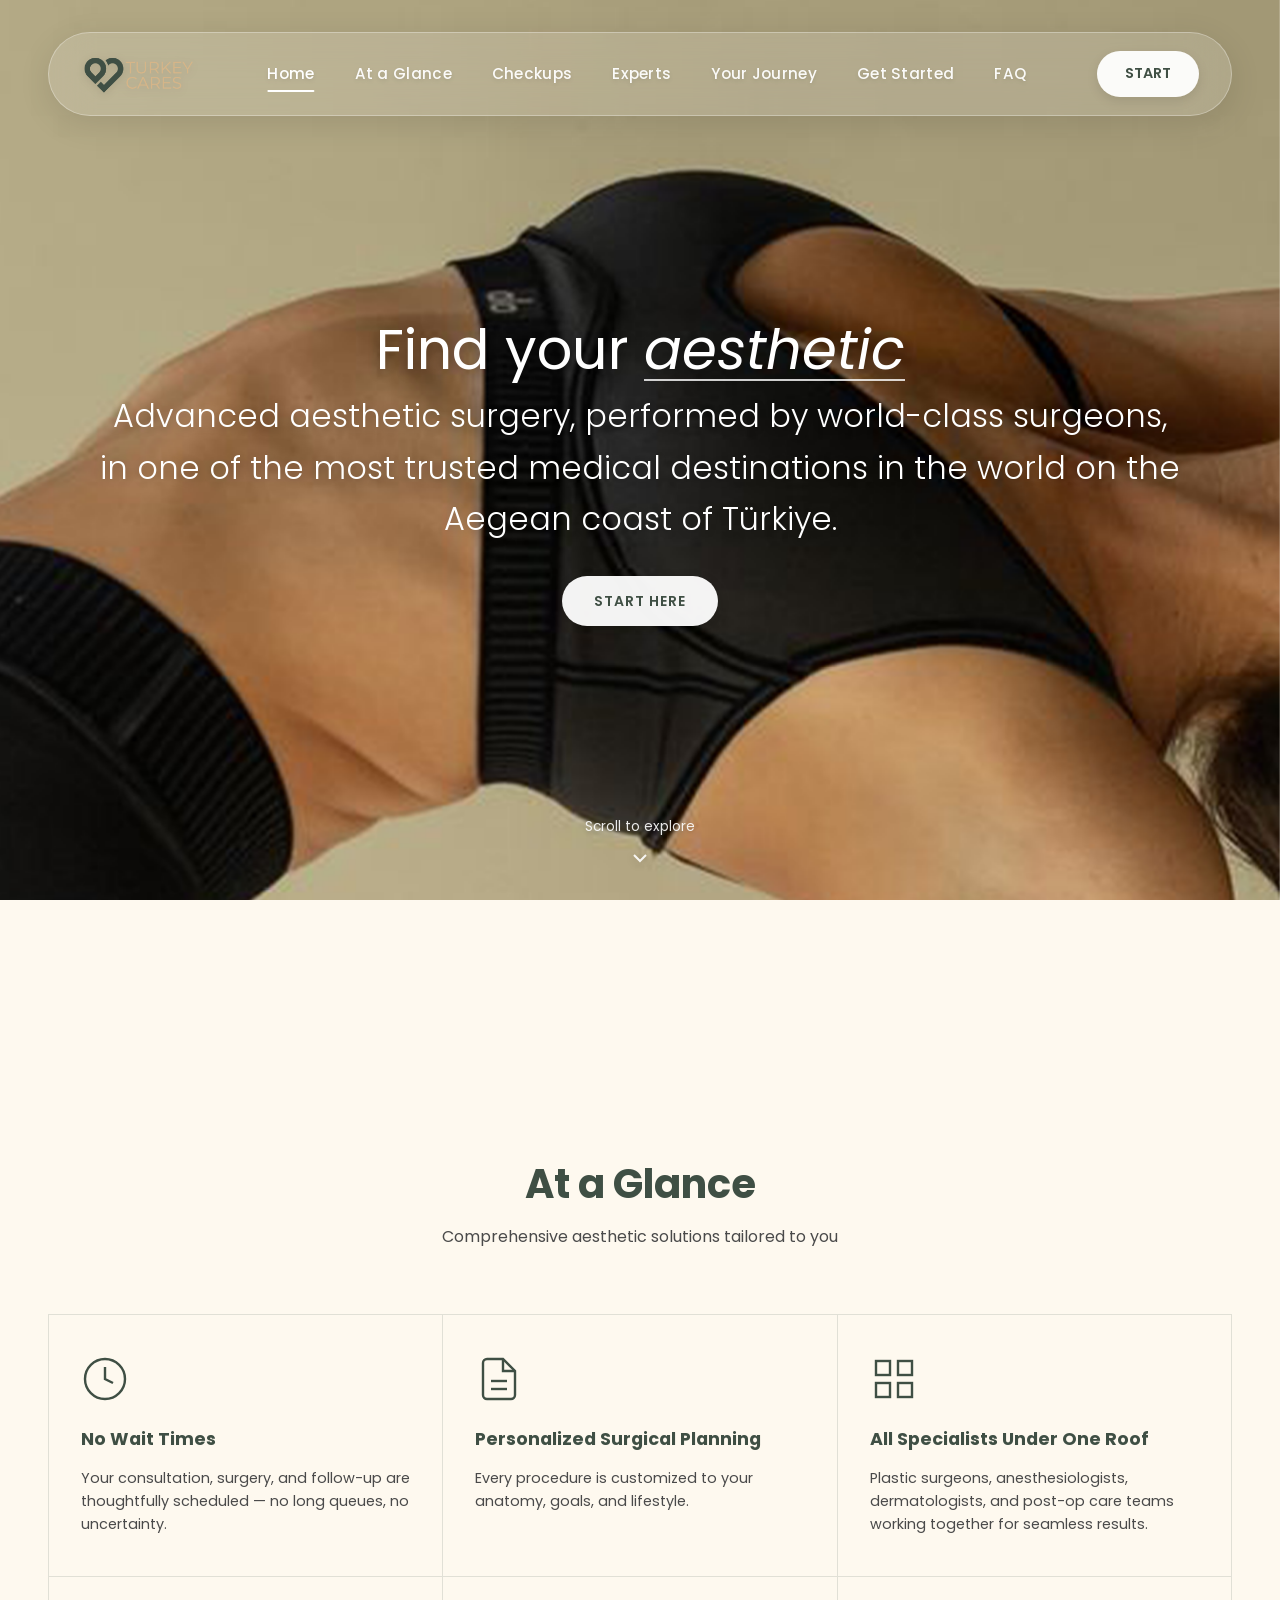
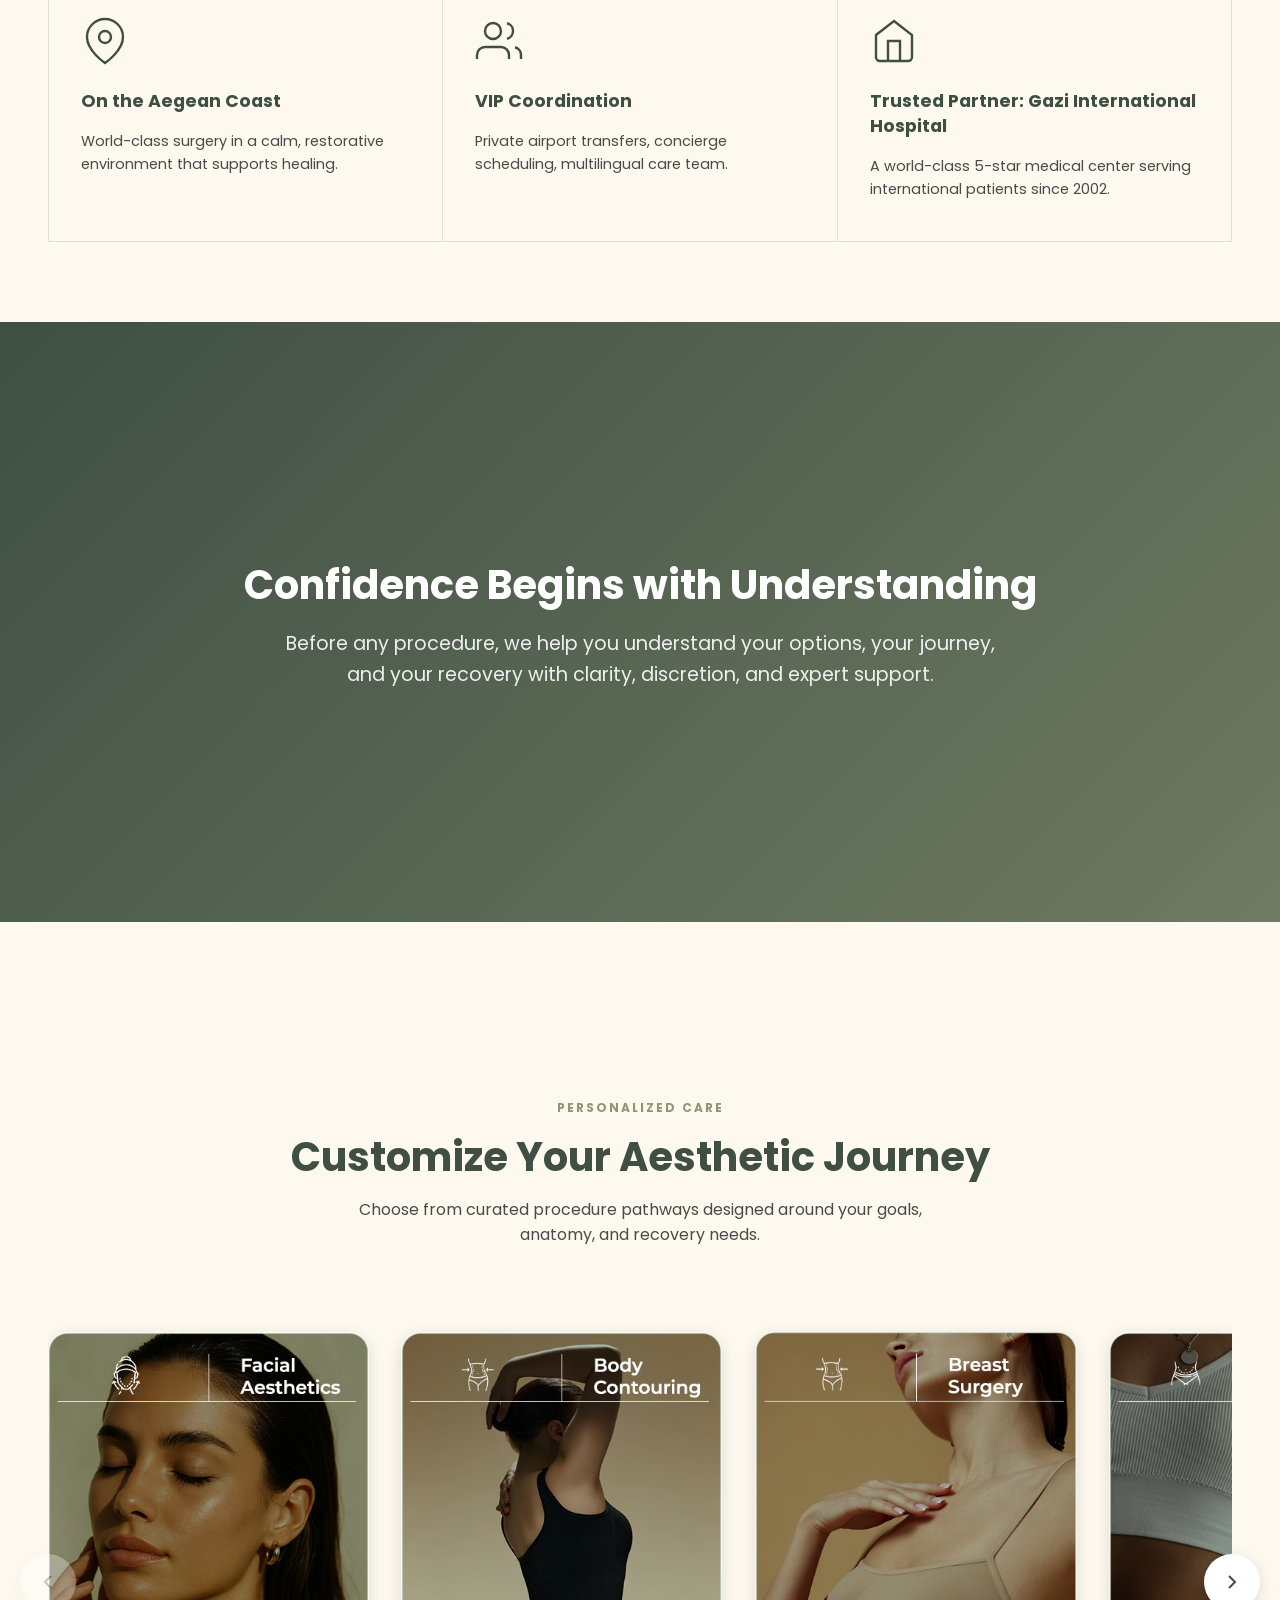
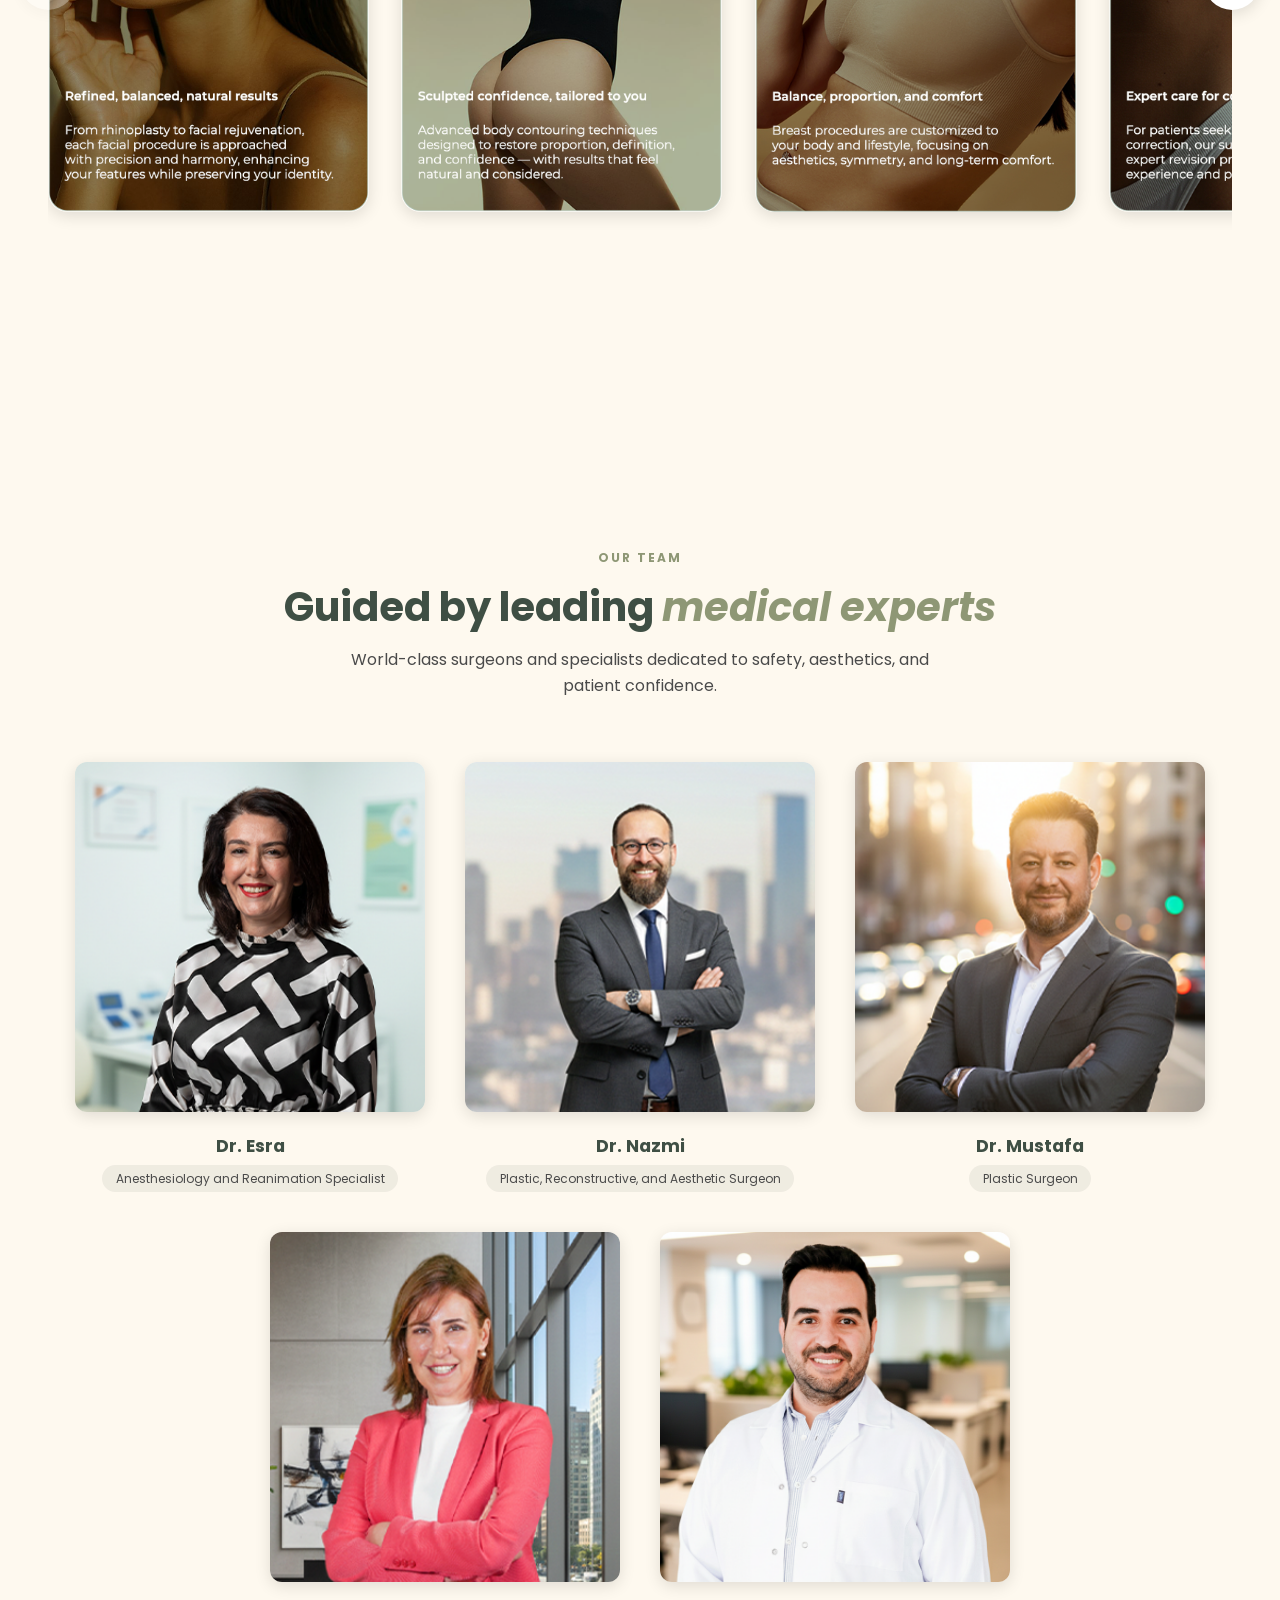
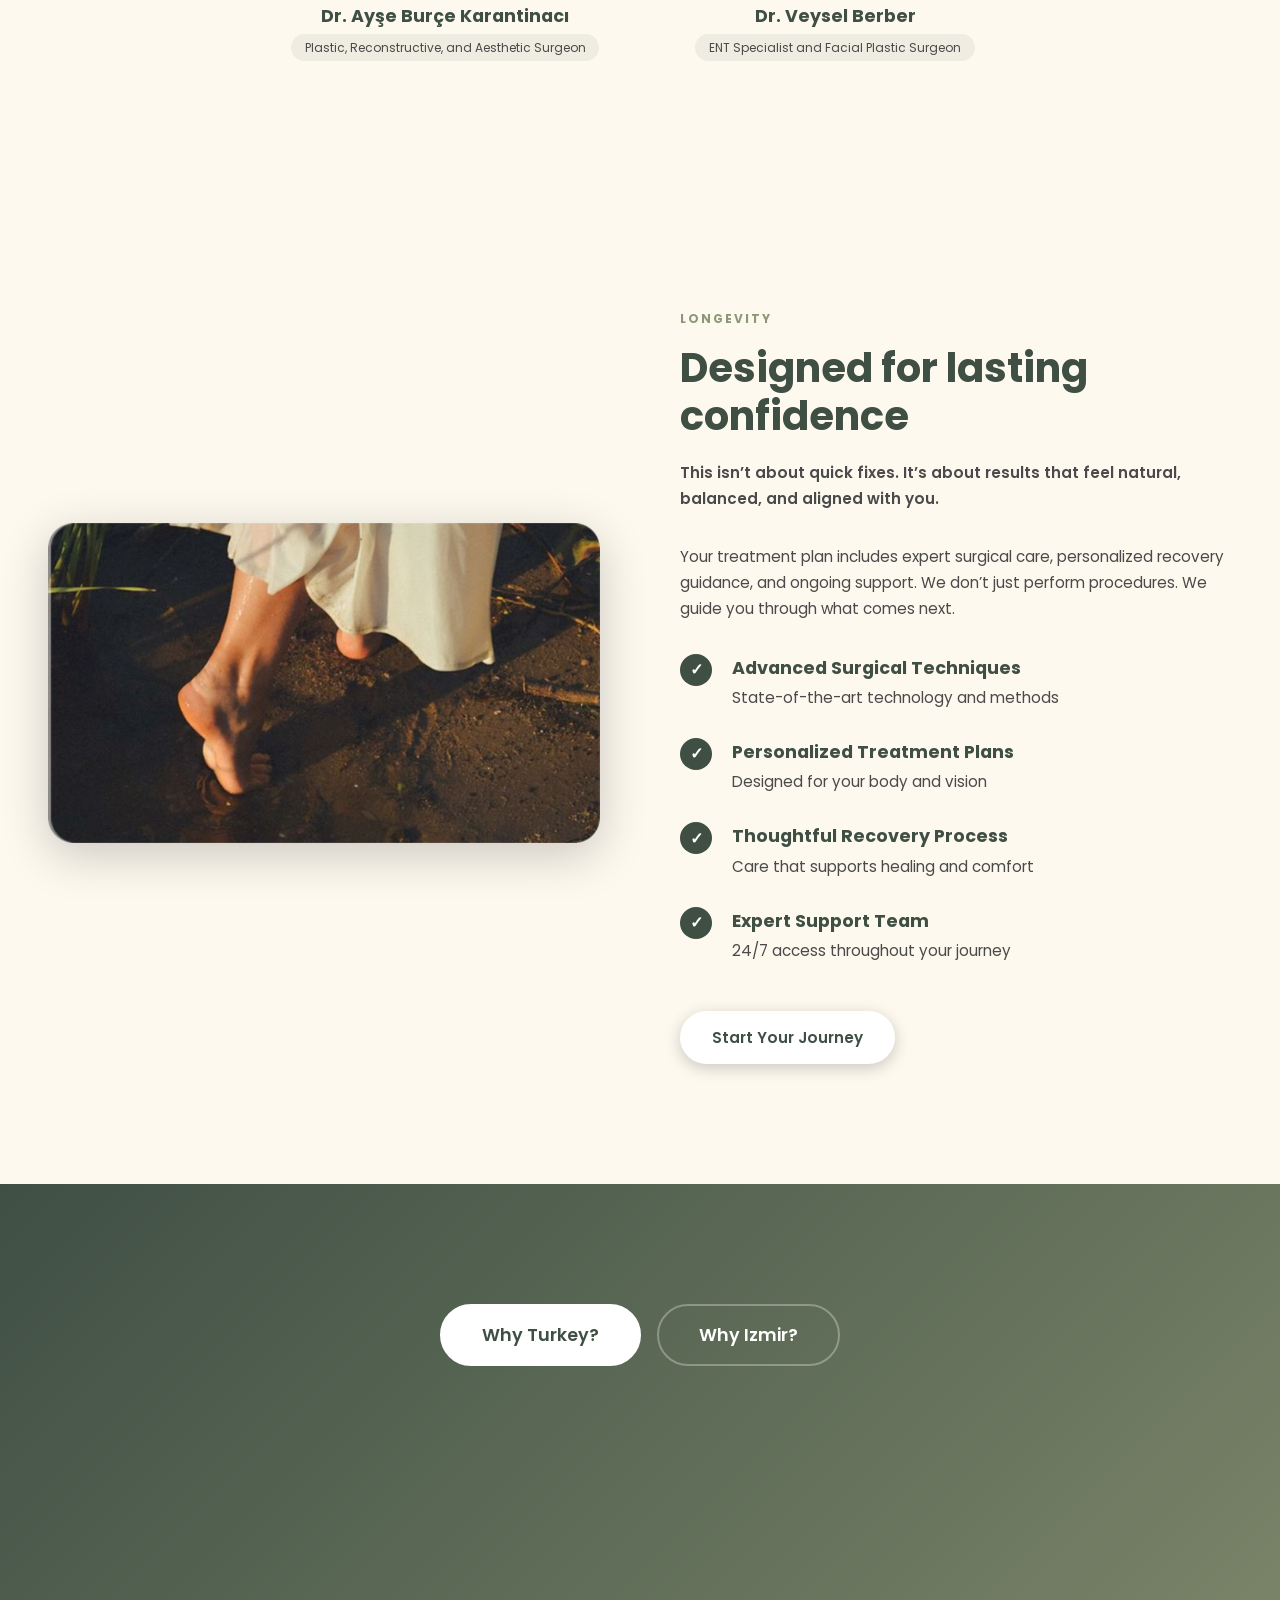
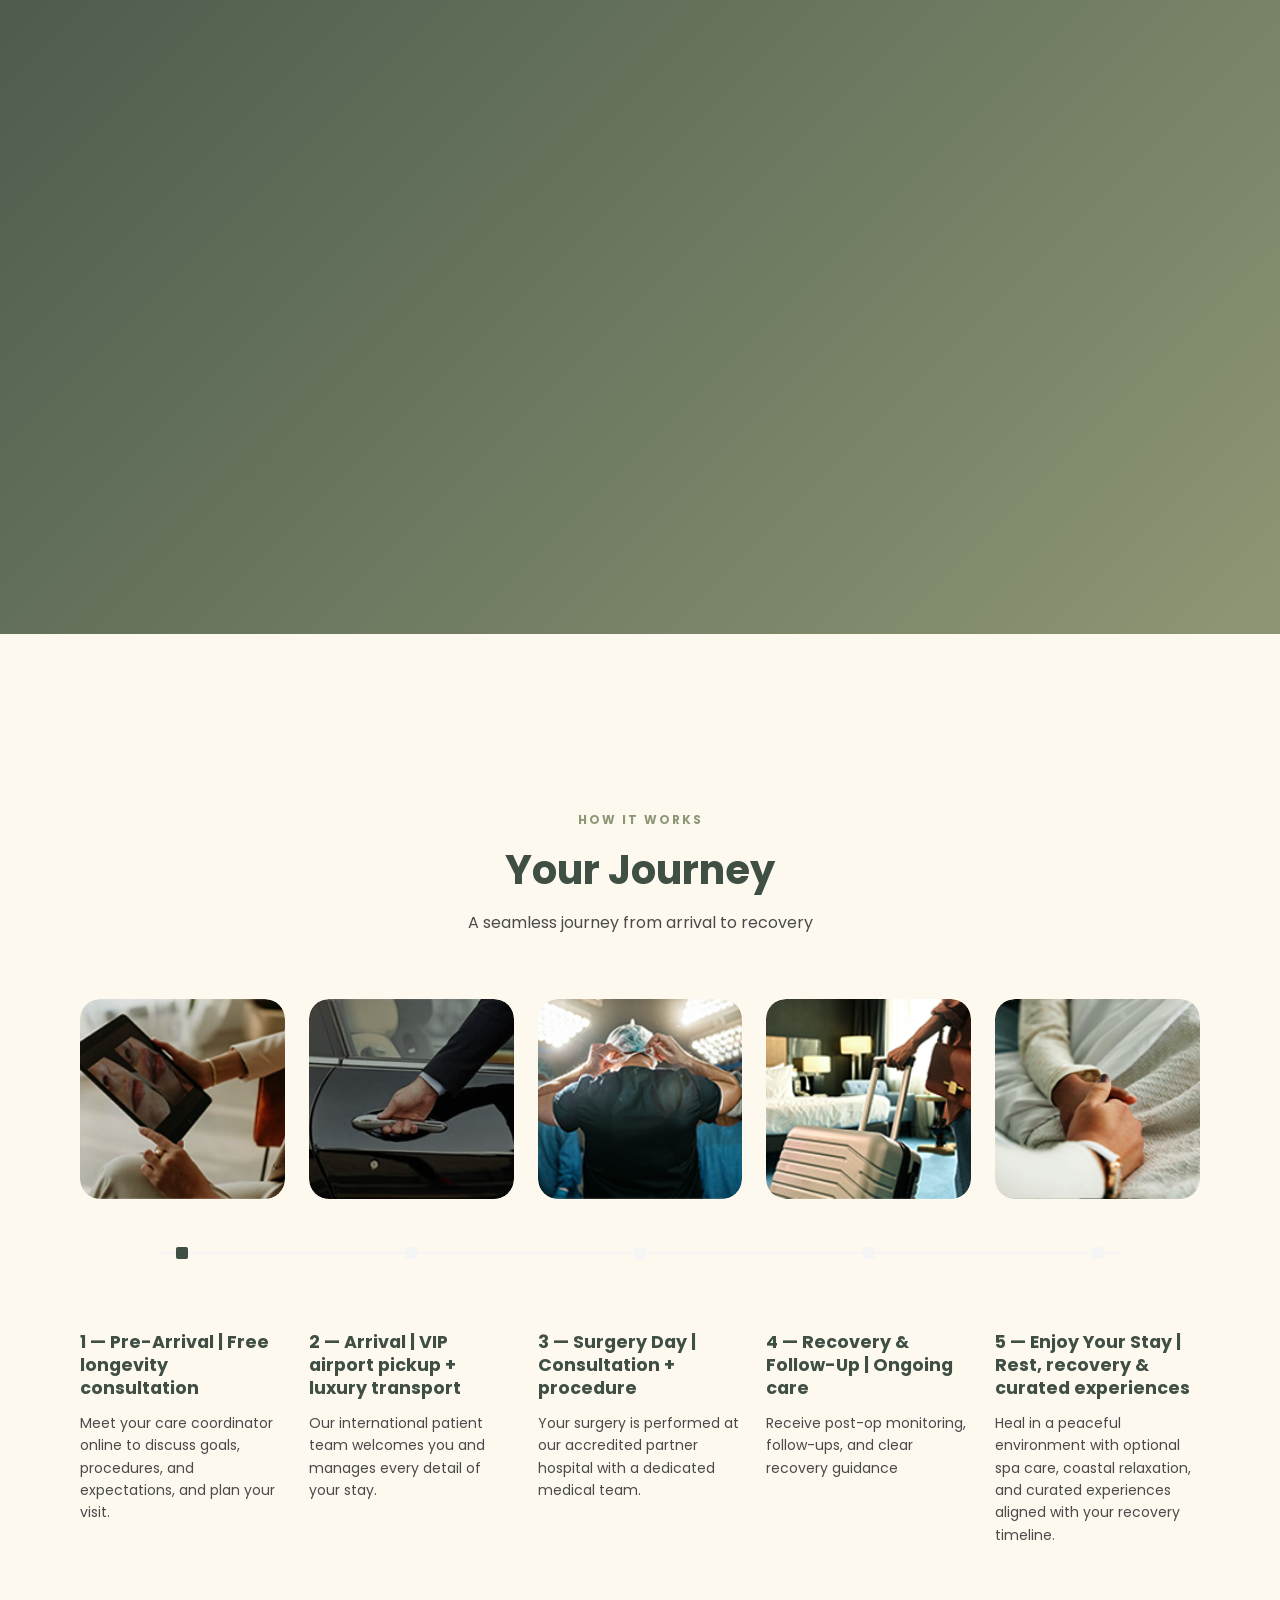
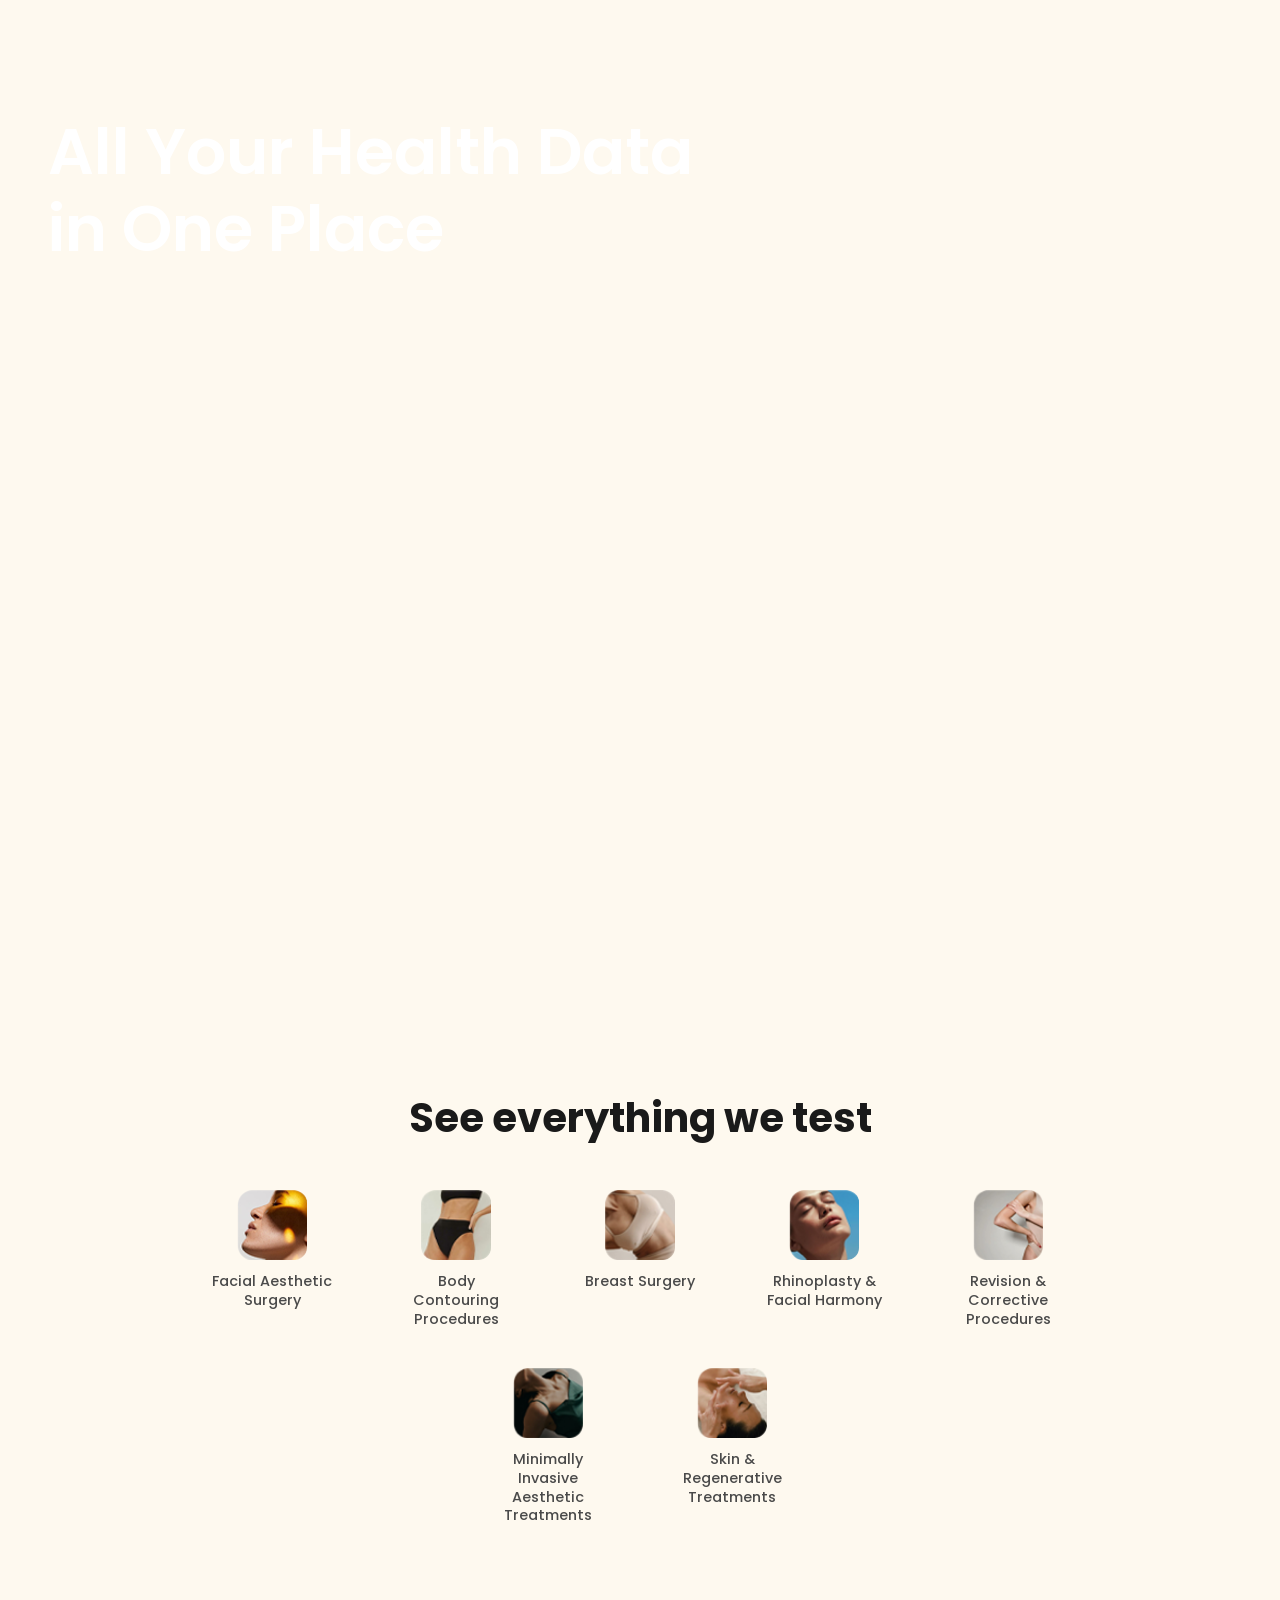
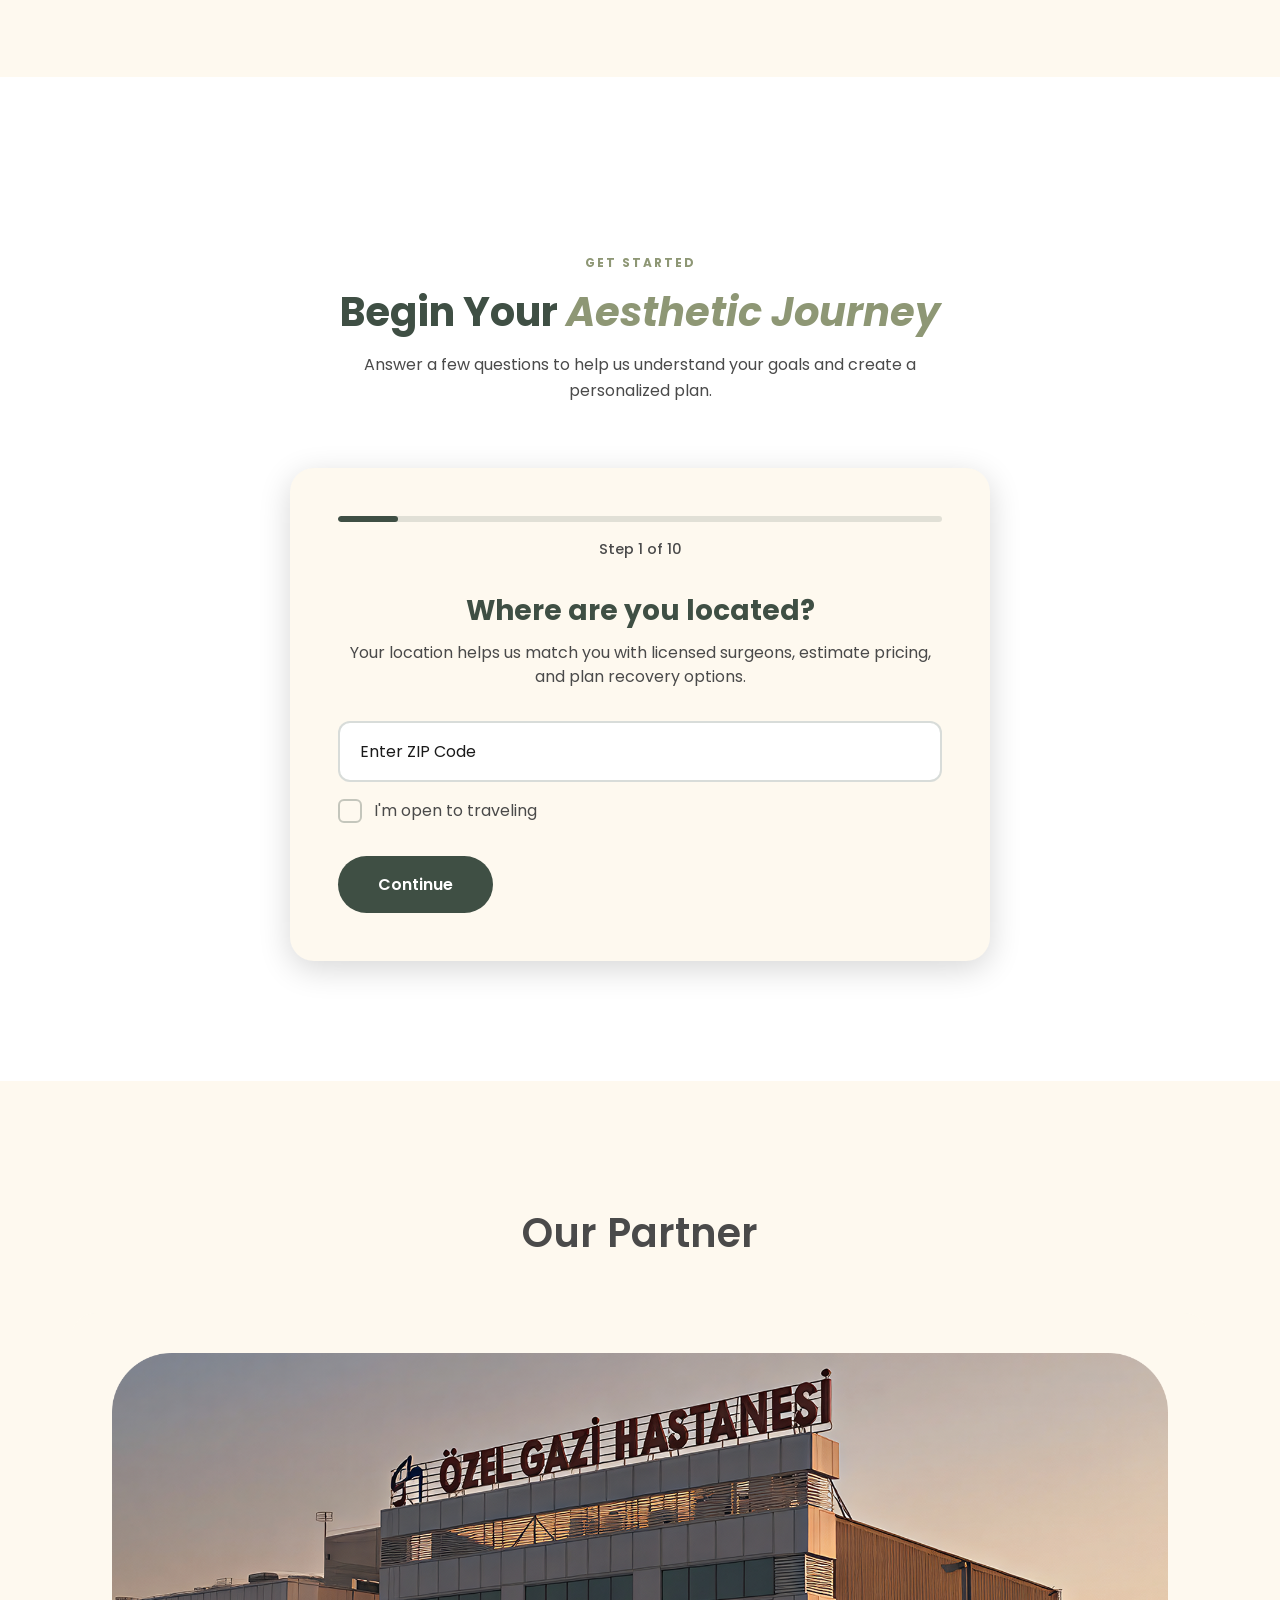
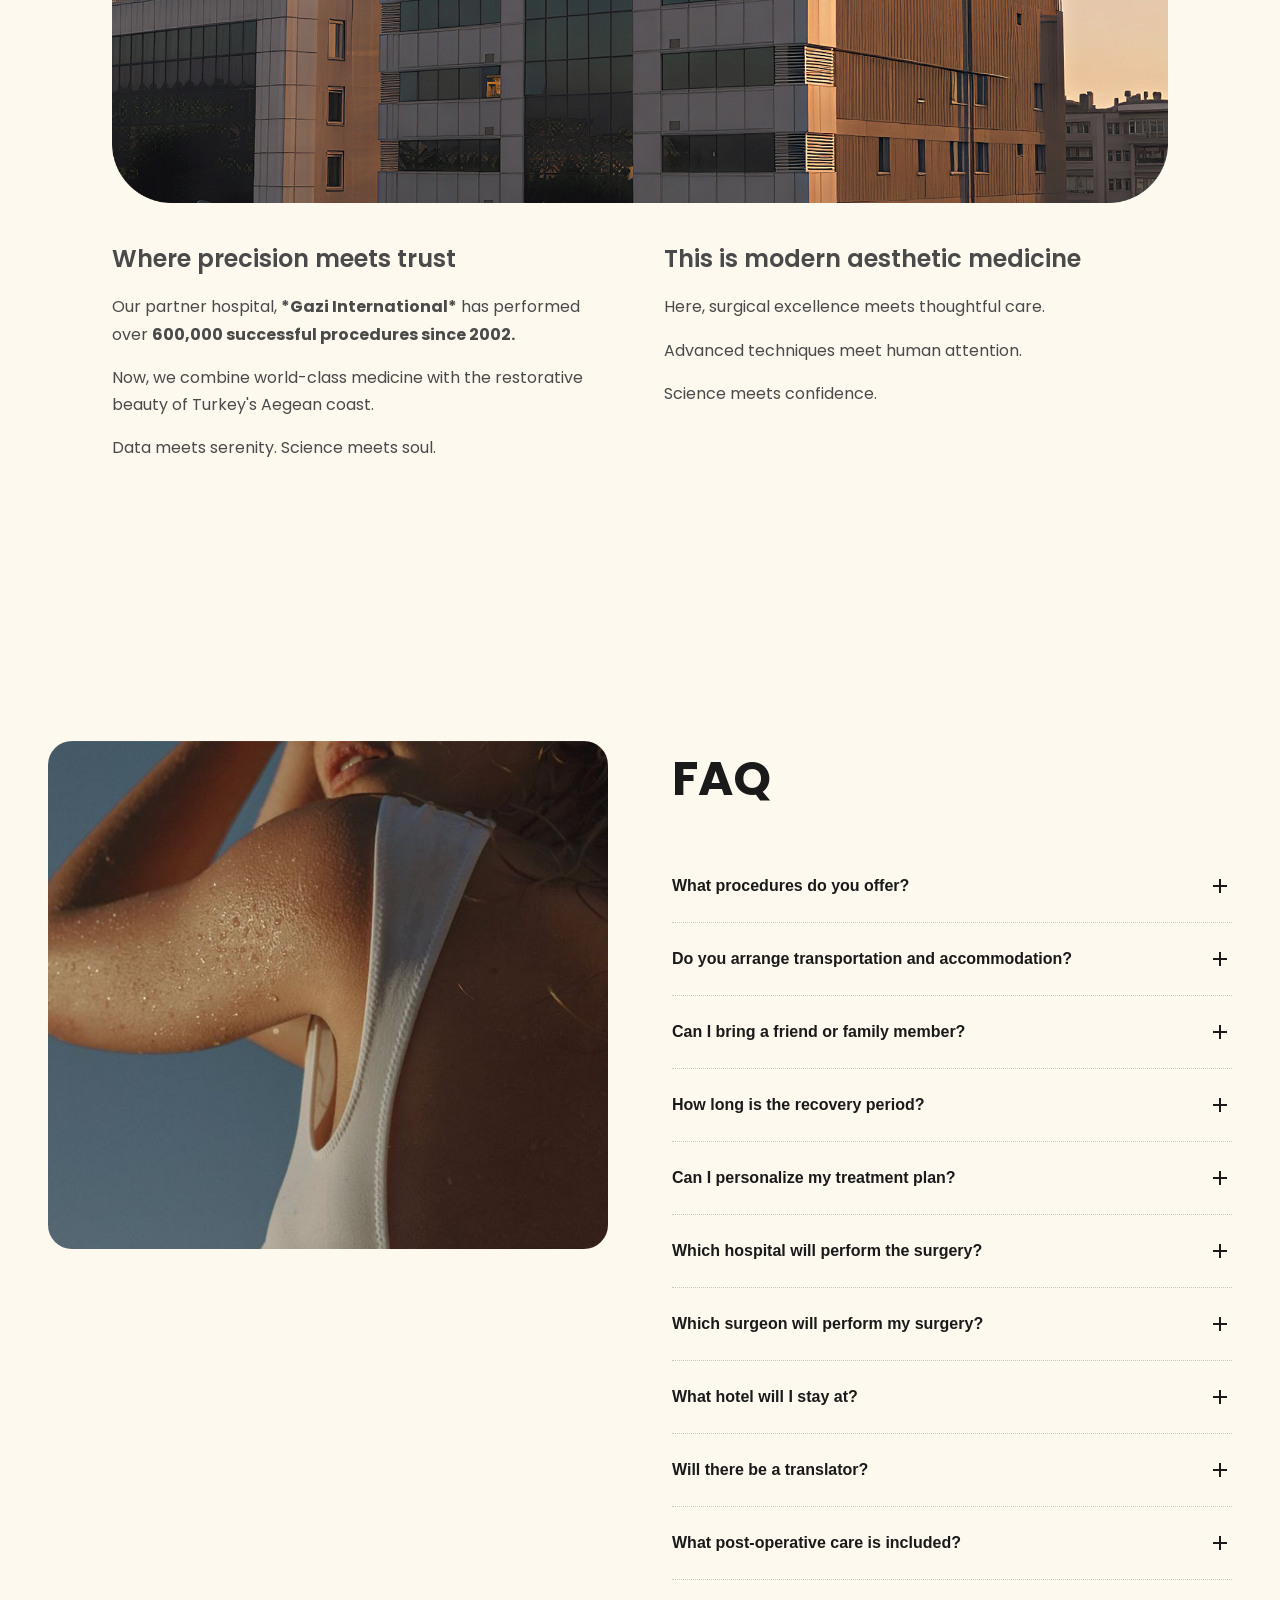
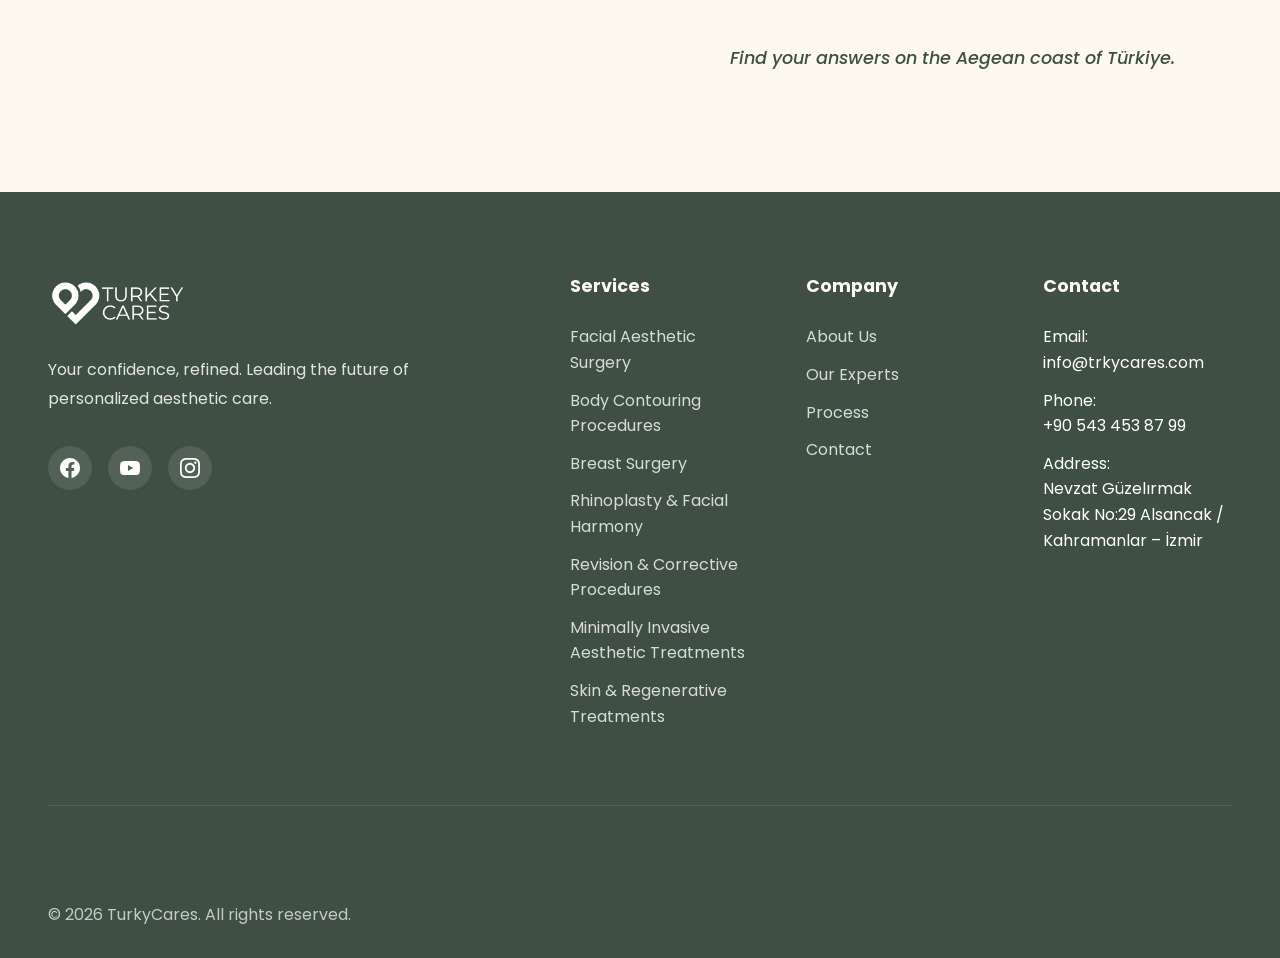
==== index.html @ 0c8acb97 "Initial commit" ====
<!DOCTYPE html>
<html lang="en">
<head>
    <meta charset="UTF-8">
    <meta name="viewport" content="width=device-width, initial-scale=1.0">
    <meta name="description" content="Leading healthcare provider in Turkey offering specialized treatments and comprehensive health checkups with expert medical professionals. Discover personalized healthcare solutions.">
    <meta name="keywords" content="healthcare Turkey, medical treatments, health checkup, specialized care, medical tourism, health services">
    <meta name="author" content="TurkyCares">
    <meta property="og:title" content="TurkyCares - See the Unseen. Your Health, Illuminated.">
    <meta property="og:description" content="Advanced healthcare services with leading medical experts in Turkey. Personalized treatments for longevity and wellness.">
    <meta property="og:type" content="website">
    <meta name="twitter:card" content="summary_large_image">
    <title>TurkyCares - See the Unseen. Your Health, Illuminated.</title>
    <link rel="stylesheet" href="styles.css">
    <link rel="preconnect" href="https://fonts.googleapis.com">
    <link rel="preconnect" href="https://fonts.gstatic.com" crossorigin>
    <link href="https://fonts.googleapis.com/css2?family=Poppins:wght@300;400;500;600;700;800;900&display=swap" rel="stylesheet">
</head>
<body>
    <!-- Navigation -->
    <nav class="navbar" id="navbar">
        <div class="nav-container">
            <div class="logo">
                <img src="assets/images/turkey-cares-logo.png" alt="TurkyCares Logo">
            </div>
            <ul class="nav-menu" id="navMenu">
                <li><a href="#home">Home</a></li>
                <li><a href="#glance">At a Glance</a></li>
                <li><a href="#checkup">Checkups</a></li>
                <li><a href="#experts">Experts</a></li>
                <li><a href="#process">Your Journey</a></li>
                <li><a href="#quiz">Get Started</a></li>
                <li><a href="#faq">FAQ</a></li>
            </ul>
            <a href="#quiz" class="nav-cta">START</a>
            <div class="hamburger" id="hamburger">
                <span></span>
                <span></span>
                <span></span>
            </div>
        </div>
    </nav>

    <!-- Hero Section -->
    <section id="home" class="hero">
        <!-- Background Image -->
        <img src="assets/images/slider.png" alt="Hero Background" class="hero-image">
        <div class="hero-overlay"></div>
        <div class="hero-grain"></div>
        <div class="hero-content">
            <h1>Find your <span class="hero-underline" id="changingWord">confidence</span></h1>
            <h2>Advanced aesthetic surgery, performed by world-class surgeons, in one of the most trusted medical destinations in the world on the Aegean coast of Türkiye.</h2>
            <a href="https://calendly.com/turkeycares-info/fullbodyscan" target="_blank" rel="noopener noreferrer" class="btn-hero-cta">START HERE</a>
        </div>
        <div class="scroll-indicator">
            <span>Scroll to explore</span>
            <svg width="24" height="24" viewBox="0 0 24 24" fill="none" stroke="currentColor" stroke-width="2">
                <polyline points="6 9 12 15 18 9"></polyline>
            </svg>
        </div>
    </section>

    <!-- At a Glance Section -->
    <section id="glance" class="glance-section">
        <div class="section-container">
            <div class="section-header glance-header">
                <h2 class="section-title">At a Glance</h2>
                <p class="section-description">Comprehensive aesthetic solutions tailored to you</p>
            </div>

            <div class="glance-grid">
                <div class="glance-card">
                    <div class="glance-icon">
                        <svg viewBox="0 0 24 24" fill="none" stroke="currentColor" stroke-width="1.5">
                            <circle cx="12" cy="12" r="10"></circle>
                            <polyline points="12 6 12 12 16 14"></polyline>
                        </svg>
                    </div>
                    <h4>No Wait Times</h4>
                    <p>Your consultation, surgery, and follow-up are thoughtfully scheduled — no long queues, no uncertainty.</p>
                </div>

                <div class="glance-card">
                    <div class="glance-icon">
                        <svg viewBox="0 0 24 24" fill="none" stroke="currentColor" stroke-width="1.5">
                            <path d="M14 2H6a2 2 0 0 0-2 2v16a2 2 0 0 0 2 2h12a2 2 0 0 0 2-2V8z"></path>
                            <polyline points="14 2 14 8 20 8"></polyline>
                            <line x1="16" y1="13" x2="8" y2="13"></line>
                            <line x1="16" y1="17" x2="8" y2="17"></line>
                        </svg>
                    </div>
                    <h4>Personalized Surgical Planning</h4>
                    <p>Every procedure is customized to your anatomy, goals, and lifestyle.</p>
                </div>

                <div class="glance-card">
                    <div class="glance-icon">
                        <svg viewBox="0 0 24 24" fill="none" stroke="currentColor" stroke-width="1.5">
                            <rect x="3" y="3" width="7" height="7"></rect>
                            <rect x="14" y="3" width="7" height="7"></rect>
                            <rect x="14" y="14" width="7" height="7"></rect>
                            <rect x="3" y="14" width="7" height="7"></rect>
                        </svg>
                    </div>
                    <h4>All Specialists Under One Roof</h4>
                    <p>Plastic surgeons, anesthesiologists, dermatologists, and post-op care teams working together for seamless results.</p>
                </div>

                <div class="glance-card">
                    <div class="glance-icon">
                        <svg viewBox="0 0 24 24" fill="none" stroke="currentColor" stroke-width="1.5">
                            <path d="M21 10c0 7-9 13-9 13s-9-6-9-13a9 9 0 0 1 18 0z"></path>
                            <circle cx="12" cy="10" r="3"></circle>
                        </svg>
                    </div>
                    <h4>On the Aegean Coast</h4>
                    <p>World-class surgery in a calm, restorative environment that supports healing.</p>
                </div>

                <div class="glance-card">
                    <div class="glance-icon">
                        <svg viewBox="0 0 24 24" fill="none" stroke="currentColor" stroke-width="1.5">
                            <path d="M17 21v-2a4 4 0 0 0-4-4H5a4 4 0 0 0-4 4v2"></path>
                            <circle cx="9" cy="7" r="4"></circle>
                            <path d="M23 21v-2a4 4 0 0 0-3-3.87"></path>
                            <path d="M16 3.13a4 4 0 0 1 0 7.75"></path>
                        </svg>
                    </div>
                    <h4>VIP Coordination</h4>
                    <p>Private airport transfers, concierge scheduling, multilingual care team.</p>
                </div>

                <div class="glance-card">
                    <div class="glance-icon">
                        <svg viewBox="0 0 24 24" fill="none" stroke="currentColor" stroke-width="1.5">
                            <path d="M3 9l9-7 9 7v11a2 2 0 0 1-2 2H5a2 2 0 0 1-2-2z"></path>
                            <polyline points="9 22 9 12 15 12 15 22"></polyline>
                        </svg>
                    </div>
                    <h4>Trusted Partner: Gazi International Hospital</h4>
                    <p>A world-class 5-star medical center serving international patients since 2002.</p>
                </div>
            </div>
        </div>
    </section>

    <!-- Video Section -->
    <section class="video-section">
        <div class="video-container">
            <div class="video-wrapper">
                <video class="section-video" autoplay muted loop playsinline>
                    <source src="assets/Videos/gazi.mp4" type="video/mp4">
                </video>
                <div class="video-overlay">
                    <div class="video-text">
                        <h3>Confidence Begins with Understanding</h3>
                        <p>Before any procedure, we help you understand your options, your journey, <br>and your recovery with clarity, discretion, and expert support.</p>
                    </div>
                </div>
            </div>
        </div>
    </section>

    <!-- Checkup Section -->
    <section id="checkup" class="checkup-section">
        <div class="section-container">
            <div class="section-header">
                <span class="section-label">PERSONALIZED CARE</span>
                <h2 class="section-title">Customize Your Aesthetic Journey</h2>
                <p class="section-description">Choose from curated procedure pathways designed around your goals, anatomy, and recovery needs.</p>
            </div>

            <div class="cards-slider">
                <button class="slider-arrow prev" id="sliderPrev">
                    <svg width="24" height="24" viewBox="0 0 24 24" fill="none" stroke="currentColor" stroke-width="2">
                        <polyline points="15 18 9 12 15 6"></polyline>
                    </svg>
                </button>

                <div class="cards-container">
                    <div class="cards-track" id="cardsTrack">
                        <div class="checkup-card">
                            <img src="assets/images/cancer.png" alt="Cancer Screenings">
                        </div>

                        <div class="checkup-card">
                            <img src="assets/images/gut.png" alt="Gut Health">
                        </div>

                        <div class="checkup-card">
                            <img src="assets/images/heart.png" alt="Heart Health">
                        </div>

                        <div class="checkup-card">
                            <img src="assets/images/hormone.png" alt="Hormone Health">
                        </div>

                        <div class="checkup-card">
                            <img src="assets/images/longevity.png" alt="Longevity & Anti-Aging">
                        </div>

                        <div class="checkup-card">
                            <img src="assets/images/toxin.png" alt="Toxin Analysis">
                        </div>

                        <div class="checkup-card">
                            <img src="assets/images/women.png" alt="Women's Wellness">
                        </div>
                    </div>
                </div>

                <button class="slider-arrow next" id="sliderNext">
                    <svg width="24" height="24" viewBox="0 0 24 24" fill="none" stroke="currentColor" stroke-width="2">
                        <polyline points="9 18 15 12 9 6"></polyline>
                    </svg>
                </button>
            </div>
        </div>
    </section>

    <!-- Experts Section -->
    <section id="experts" class="experts-section">
        <div class="section-container">
            <div class="section-header">
                <span class="section-label">OUR TEAM</span>
                <h2 class="section-title">Guided by leading <em>medical experts</em></h2>
                <p class="section-description">World-class surgeons and specialists dedicated to safety, aesthetics, and patient confidence.</p>
            </div>

            <div class="experts-grid">
                <div class="expert-card">
                    <div class="expert-image">
                        <img src="assets/doctors/esra.png" alt="Dr. Esra">
                        <div class="expert-overlay">
                            
                        </div>
                    </div>
                    <div class="expert-info">
                        <h4>Dr. Esra</h4>
                        
                        <span class="expert-specialty">Anesthesiology and Reanimation Specialist</span>
                    </div>
                </div>

                <div class="expert-card">
                    <div class="expert-image">
                        <img src="assets/doctors/nazmi.png" alt="Dr. nazmi">
                        <div class="expert-overlay">
                            
                        </div>
                    </div>
                    <div class="expert-info">
                        <h4>Dr. Nazmi</h4>
                        
                        <span class="expert-specialty">Plastic, Reconstructive, and Aesthetic Surgeon</span>
                    </div>
                </div>

                <div class="expert-card">
                    <div class="expert-image">
                        <img src="assets/doctors/mustafa.png" alt="Dr. mustafa">
                        <div class="expert-overlay">
                            
                        </div>
                    </div>
                    <div class="expert-info">
                        <h4>Dr. Mustafa</h4>
                        
                        <span class="expert-specialty">Plastic Surgeon</span>
                    </div>
                </div>

                <div class="expert-card">
                    <div class="expert-image">
                        <img src="assets/doctors/burçe.png" alt="Dr. Burçe">
                        <div class="expert-overlay">
                            
                        </div>
                    </div>
                    <div class="expert-info">
                        <h4>Dr. Ayşe Burçe Karantinacı</h4>
                        
                        <span class="expert-specialty">Plastic, Reconstructive, and Aesthetic Surgeon</span>
                    </div>
                </div>

                <div class="expert-card">
                    <div class="expert-image">
                        <img src="assets/doctors/veysel berber.png" alt="Dr. veysal">
                        <div class="expert-overlay">

                        </div>
                    </div>
                    <div class="expert-info">
                        <h4>Dr. Veysel Berber</h4>

                        <span class="expert-specialty">ENT Specialist and Facial Plastic Surgeon</span>
                    </div>
                </div>
            </div>
        </div>
    </section>

    <!-- Longevity Section -->
    <section class="longevity-section">
        <div class="longevity-container">
            <div class="longevity-image">
                <img src="assets/images/longvity-photo.png" alt="Designed for lasting confidence">
                
            </div>
            <div class="longevity-content">
                <span class="section-label">LONGEVITY</span>
                <h2>Designed for lasting confidence</h2>
                <p class="longevity-lead">This isn’t about quick fixes. It’s about results that feel natural, balanced, and aligned with you.</p>
                <p>Your treatment plan includes expert surgical care, personalized recovery guidance, and ongoing support. We don’t just perform procedures. We guide you through what comes next.</p>

                <ul class="longevity-features">
                    <li>
                        <div class="feature-icon">✓</div>
                        <div>
                            <h5>Advanced Surgical Techniques</h5>
                            <p>State-of-the-art technology and methods</p>
                        </div>
                    </li>
                    <li>
                        <div class="feature-icon">✓</div>
                        <div>
                            <h5>Personalized Treatment Plans</h5>
                            <p>Designed for your body and vision</p>
                        </div>
                    </li>
                    <li>
                        <div class="feature-icon">✓</div>
                        <div>
                            <h5>Thoughtful Recovery Process</h5>
                            <p>Care that supports healing and comfort</p>
                        </div>
                    </li>
                    <li>
                        <div class="feature-icon">✓</div>
                        <div>
                            <h5>Expert Support Team</h5>
                            <p>24/7 access throughout your journey</p>
                        </div>
                    </li>
                </ul>

                <a href="https://calendly.com/turkeycares-info/fullbodyscan" target="_blank" rel="noopener noreferrer" class="btn-primary">Start Your Journey</a>
            </div>
        </div>
    </section>

    <!-- Why Turkey Section with Flip Card -->
    <section class="why-turkey-section">
        <div class="section-container">
            <!-- Tab Navigation -->
            <div class="why-tabs">
                <button class="why-tab active" data-tab="turkey">Why Turkey?</button>
                <button class="why-tab" data-tab="izmir">Why Izmir?</button>
            </div>

            <!-- Turkey Content -->
            <div class="flip-container why-content active" id="turkeyContent">
                <div class="flip-card">
                    <div class="flip-card-front">
                        <img src="assets/images/turkey.png" alt="Turkey">
                        <div class="flip-overlay"></div>
                        <h2>Why Turkey?</h2>
                        <p>World-class aesthetic surgery — without the barriers.</p>
                    </div>
                    <div class="flip-card-back">
                        <h2>Why Choose Turkey?</h2>
                        <div class="flip-content">
                            <div class="flip-item">
                                <div class="flip-icon">
                                    <svg viewBox="0 0 24 24" fill="none" stroke="currentColor" stroke-width="2">
                                        <path d="M3 9l9-7 9 7v11a2 2 0 0 1-2 2H5a2 2 0 0 1-2-2z"></path>
                                        <polyline points="9 22 9 12 15 12 15 22"></polyline>
                                    </svg>
                                </div>
                                <div>
                                    <h4>Turkey is one of the world’s leading destinations for advanced plastic and aesthetic surgery.</h4>
                                    <p>You receive the same medical-grade technology and surgical expertise found in top U.S. and European hospitals, delivered with greater access, efficiency, and hospitality.</p>
                                </div>
                            </div>
                        </div>
                    </div>
                </div>
            </div>

            <!-- Izmir Content -->
            <div class="flip-container why-content" id="izmirContent">
                <div class="flip-card">
                    <div class="flip-card-front">
                        <img src="assets/images/whyizmir.png" alt="Izmir">
                        <div class="flip-overlay"></div>
                        <h2>Why Izmir?</h2>
                        <p>Where medicine meets beauty.</p>
                    </div>
                    <div class="flip-card-back">
                        <h2>Why Choose Izmir?</h2>
                        <div class="flip-content">
                            <div class="flip-item">
                                <div class="flip-icon">
                                    <svg viewBox="0 0 24 24" fill="none" stroke="currentColor" stroke-width="2">
                                        <path d="M2 12h.01M7 12h2M15 12h2M20 12h.01"></path>
                                        <path d="M2 15c3.6-2 7.4-3 12-3s8.4 1 12 3"></path>
                                        <path d="M2 19c3.6-2 7.4-3 12-3s8.4 1 12 3"></path>
                                    </svg>
                                </div>
                                <div>
                                    <h4>A Calm, Coastal Alternative to Istanbul's Crowds</h4>
                                    <p>Izmir combines cutting-edge medical infrastructure with a relaxed coastal atmosphere that supports recovery. Fewer crowds, refined care, and a setting designed for rest and renewal.</p>
                                </div>
                            </div>
                        </div>
                    </div>
                </div>
            </div>
        </div>
    </section>

    <!-- Process Section -->
    <section id="process" class="process-section">
        <div class="section-container">
            <div class="section-header">
                <span class="section-label">HOW IT WORKS</span>
                <h2 class="section-title">Your Journey</h2>
                <p class="section-description">A seamless journey from arrival to recovery</p>
            </div>

            <div class="process-timeline-wrapper">
                <div class="process-progress-track">
                    <div class="process-progress-line" id="processProgressLine"></div>
                </div>

                <div class="process-row">
                    <div class="process-card active" data-step="0">
                        <div class="process-image">
                            <img src="assets/images/1.png" alt="Pre-Arrival">
                        </div>
                    </div>
                    <div class="process-step-indicator active" data-indicator="0"></div>
                    <div class="process-label active" data-label="0">
                        <h3><strong>1 — Pre-Arrival</strong> | Free longevity consultation</h3>
                        <p>Meet your care coordinator online to discuss goals, procedures, and expectations, and plan your visit.</p>
                    </div>
                </div>

                <div class="process-row">
                    <div class="process-card" data-step="1">
                        <div class="process-image">
                            <img src="assets/images/2.png" alt="Arrival">
                        </div>
                    </div>
                    <div class="process-step-indicator" data-indicator="1"></div>
                    <div class="process-label" data-label="1">
                        <h3><strong>2 — Arrival</strong> | VIP airport pickup + luxury transport</h3>
                        <p>Our international patient team welcomes you and manages every detail of your stay.</p>
                    </div>
                </div>

                <div class="process-row">
                    <div class="process-card" data-step="2">
                        <div class="process-image">
                            <img src="assets/images/3.png" alt="Scan Day">
                        </div>
                    </div>
                    <div class="process-step-indicator" data-indicator="2"></div>
                    <div class="process-label" data-label="2">
                        <h3><strong>3 — Surgery Day</strong> | Consultation + procedure</h3>
                        <p>Your surgery is performed at our accredited partner hospital with a dedicated medical team.</p>
                    </div>
                </div>

                <div class="process-row">
                    <div class="process-card" data-step="3">
                        <div class="process-image">
                            <img src="assets/images/4.png" alt="Recovery & Follow-Up">
                        </div>
                    </div>
                    <div class="process-step-indicator" data-indicator="3"></div>
                    <div class="process-label" data-label="3">
                        <h3><strong>4 — Recovery & Follow-Up</strong> | Ongoing care</h3>
                        <p>Receive post-op monitoring, follow-ups, and clear recovery guidance</p>
                    </div>
                </div>

                <div class="process-row">
                    <div class="process-card" data-step="4">
                        <div class="process-image">
                            <img src="assets/images/Enjoy.png" alt="Enjoy Your Stay">
                        </div>
                    </div>
                    <div class="process-step-indicator" data-indicator="4"></div>
                    <div class="process-label" data-label="4">
                        <h3><strong>5 — Enjoy Your Stay</strong> | Rest, recovery & curated experiences</h3>
                        <p>Heal in a peaceful environment with optional spa care, coastal relaxation, and curated experiences aligned with your recovery timeline.</p>
                    </div>
                </div>
            </div>
        </div>
    </section>

    <!-- Health Data Section -->
    <section class="data-section">
        <video class="data-video" autoplay muted loop playsinline>
            <source src="assets/Videos/your-health.mp4" type="video/mp4">
        </video>
        <div class="data-overlay"></div>
        <div class="data-container">
            <h2>All Your Health Data<br>in One Place</h2>
        </div>
    </section>

    <!-- See Everything We Test Section -->
    <section class="tests-section">
        <div class="section-container">
            <h2 class="tests-main-title">See everything we test</h2>

            <div class="tests-categories-centered">
                <div class="test-cat-item">
                    <img src="assets/images/kategori/face.png" alt="Facial Aesthetic Surgery">
                    <span>Facial Aesthetic Surgery</span>
                </div>

                <div class="test-cat-item">
                    <img src="assets/images/kategori/body.png" alt="Body Contouring Procedures">
                    <span>Body Contouring Procedures</span>
                </div>

                <div class="test-cat-item">
                    <img src="assets/images/kategori/breast.png" alt="Breast Surgery">
                    <span>Breast Surgery</span>
                </div>

                <div class="test-cat-item">
                    <img src="assets/images/kategori/Katman 117.png" alt="Rhinoplasty & Facial Harmony">
                    <span>Rhinoplasty & Facial Harmony</span>
                </div>

                <div class="test-cat-item">
                    <img src="assets/images/kategori/revision.png" alt="Revision & Corrective Procedures">
                    <span>Revision & Corrective Procedures</span>
                </div>

                <div class="test-cat-item">
                    <img src="assets/images/kategori/minimal.png" alt="Minimally Invasive Aesthetic Treatments">
                    <span>Minimally Invasive Aesthetic Treatments</span>
                </div>

                <div class="test-cat-item">
                    <img src="assets/images/kategori/skin.png" alt="Skin & Regenerative Treatments">
                    <span>Skin & Regenerative Treatments</span>
                </div>
            </div>
        </div>
    </section>

    <!-- Quiz Intake Section -->
    <section id="quiz" class="quiz-section">
        <div class="section-container">
            <div class="section-header">
                <span class="section-label">GET STARTED</span>
                <h2 class="section-title">Begin Your <em>Aesthetic Journey</em></h2>
                <p class="section-description">Answer a few questions to help us understand your goals and create a personalized plan.</p>
            </div>

            <div class="quiz-container">
                <div class="quiz-progress">
                    <div class="quiz-progress-bar" id="quizProgressBar"></div>
                </div>
                <div class="quiz-step-indicator">Step <span id="currentStep">1</span> of 10</div>

                <form id="quizForm" class="quiz-form">
                    <!-- Step 1: Location -->
                    <div class="quiz-step active" data-step="1">
                        <h3 class="quiz-question">Where are you located?</h3>
                        <p class="quiz-subtext">Your location helps us match you with licensed surgeons, estimate pricing, and plan recovery options.</p>
                        <div class="quiz-input-group">
                            <input type="text" id="zipCode" name="zipCode" placeholder="Enter ZIP Code" class="quiz-input" required>
                            <label class="quiz-checkbox-label">
                                <input type="checkbox" name="openToTravel" value="yes">
                                <span class="quiz-checkbox-custom"></span>
                                I'm open to traveling
                            </label>
                        </div>
                        <button type="button" class="quiz-btn quiz-btn-next" onclick="nextStep()">Continue</button>
                    </div>

                    <!-- Step 2: Travel Commitment -->
                    <div class="quiz-step" data-step="2">
                        <h3 class="quiz-question">Are you willing to travel to Turkiye for your procedure?</h3>
                        <p class="quiz-subtext">All consultations and surgeries are coordinated in Turkiye.</p>
                        <div class="quiz-options">
                            <label class="quiz-option">
                                <input type="radio" name="travelCommitment" value="willing" required>
                                <span class="quiz-option-box">
                                    <span class="quiz-option-icon">&#10003;</span>
                                    Yes, I'm willing to travel to Turkiye
                                </span>
                            </label>
                            <label class="quiz-option">
                                <input type="radio" name="travelCommitment" value="preferred">
                                <span class="quiz-option-box">
                                    <span class="quiz-option-icon">&#10003;</span>
                                    Yes, Turkiye is my preferred destination
                                </span>
                            </label>
                            <label class="quiz-option">
                                <input type="radio" name="travelCommitment" value="no">
                                <span class="quiz-option-box">
                                    <span class="quiz-option-icon">&#10007;</span>
                                    No
                                </span>
                            </label>
                        </div>
                        <div class="quiz-nav-buttons">
                            <button type="button" class="quiz-btn quiz-btn-back" onclick="prevStep()">Back</button>
                            <button type="button" class="quiz-btn quiz-btn-next" onclick="nextStep()">Continue</button>
                        </div>
                    </div>

                    <!-- Step 3: Passport Status -->
                    <div class="quiz-step" data-step="3">
                        <h3 class="quiz-question">Do you have a valid passport?</h3>
                        <div class="quiz-options">
                            <label class="quiz-option">
                                <input type="radio" name="passportStatus" value="ready" required>
                                <span class="quiz-option-box">Yes, valid and ready</span>
                            </label>
                            <label class="quiz-option">
                                <input type="radio" name="passportStatus" value="renewal">
                                <span class="quiz-option-box">In process of renewal</span>
                            </label>
                            <label class="quiz-option">
                                <input type="radio" name="passportStatus" value="willApply">
                                <span class="quiz-option-box">Will apply soon</span>
                            </label>
                            <label class="quiz-option">
                                <input type="radio" name="passportStatus" value="notSure">
                                <span class="quiz-option-box">Not sure</span>
                            </label>
                        </div>
                        <div class="quiz-nav-buttons">
                            <button type="button" class="quiz-btn quiz-btn-back" onclick="prevStep()">Back</button>
                            <button type="button" class="quiz-btn quiz-btn-next" onclick="nextStep()">Continue</button>
                        </div>
                    </div>

                    <!-- Step 4: Primary Area of Concern -->
                    <div class="quiz-step" data-step="4">
                        <h3 class="quiz-question">Which area would you most like to improve?</h3>
                        <p class="quiz-subtext">We'll focus on this first, and can explore additional areas later.</p>
                        <div class="quiz-options quiz-options-grid">
                            <label class="quiz-option">
                                <input type="radio" name="primaryArea" value="face" required>
                                <span class="quiz-option-box">Face</span>
                            </label>
                            <label class="quiz-option">
                                <input type="radio" name="primaryArea" value="nose">
                                <span class="quiz-option-box">Nose</span>
                            </label>
                            <label class="quiz-option">
                                <input type="radio" name="primaryArea" value="breasts">
                                <span class="quiz-option-box">Breasts</span>
                            </label>
                            <label class="quiz-option">
                                <input type="radio" name="primaryArea" value="tummy">
                                <span class="quiz-option-box">Tummy / Abdomen</span>
                            </label>
                            <label class="quiz-option">
                                <input type="radio" name="primaryArea" value="arms">
                                <span class="quiz-option-box">Arms</span>
                            </label>
                            <label class="quiz-option">
                                <input type="radio" name="primaryArea" value="legs">
                                <span class="quiz-option-box">Legs</span>
                            </label>
                            <label class="quiz-option">
                                <input type="radio" name="primaryArea" value="multiple">
                                <span class="quiz-option-box">Multiple Areas</span>
                            </label>
                            <label class="quiz-option">
                                <input type="radio" name="primaryArea" value="other">
                                <span class="quiz-option-box">Other / Not Sure</span>
                            </label>
                        </div>
                        <div class="quiz-nav-buttons">
                            <button type="button" class="quiz-btn quiz-btn-back" onclick="prevStep()">Back</button>
                            <button type="button" class="quiz-btn quiz-btn-next" onclick="nextStep()">Continue</button>
                        </div>
                    </div>

                    <!-- Step 5: Surgery Timeline -->
                    <div class="quiz-step" data-step="5">
                        <h3 class="quiz-question">When would you like to travel for surgery?</h3>
                        <div class="quiz-options">
                            <label class="quiz-option">
                                <input type="radio" name="timeline" value="asap" required>
                                <span class="quiz-option-box">ASAP</span>
                            </label>
                            <label class="quiz-option">
                                <input type="radio" name="timeline" value="1-3months">
                                <span class="quiz-option-box">Within 1-3 months</span>
                            </label>
                            <label class="quiz-option">
                                <input type="radio" name="timeline" value="3-6months">
                                <span class="quiz-option-box">3-6 months</span>
                            </label>
                            <label class="quiz-option">
                                <input type="radio" name="timeline" value="6+months">
                                <span class="quiz-option-box">6+ months</span>
                            </label>
                            <label class="quiz-option">
                                <input type="radio" name="timeline" value="researching">
                                <span class="quiz-option-box">Just researching</span>
                            </label>
                        </div>
                        <div class="quiz-nav-buttons">
                            <button type="button" class="quiz-btn quiz-btn-back" onclick="prevStep()">Back</button>
                            <button type="button" class="quiz-btn quiz-btn-next" onclick="nextStep()">Continue</button>
                        </div>
                    </div>

                    <!-- Step 6: Length of Stay -->
                    <div class="quiz-step" data-step="6">
                        <h3 class="quiz-question">How long can you stay in Turkiye for recovery?</h3>
                        <div class="quiz-options">
                            <label class="quiz-option">
                                <input type="radio" name="stayLength" value="7-10days" required>
                                <span class="quiz-option-box">7-10 days</span>
                            </label>
                            <label class="quiz-option">
                                <input type="radio" name="stayLength" value="10-14days">
                                <span class="quiz-option-box">10-14 days</span>
                            </label>
                            <label class="quiz-option">
                                <input type="radio" name="stayLength" value="2+weeks">
                                <span class="quiz-option-box">2+ weeks</span>
                            </label>
                            <label class="quiz-option">
                                <input type="radio" name="stayLength" value="notSure">
                                <span class="quiz-option-box">Not sure yet</span>
                            </label>
                        </div>
                        <div class="quiz-nav-buttons">
                            <button type="button" class="quiz-btn quiz-btn-back" onclick="prevStep()">Back</button>
                            <button type="button" class="quiz-btn quiz-btn-next" onclick="nextStep()">Continue</button>
                        </div>
                    </div>

                    <!-- Step 7: Package Preference -->
                    <div class="quiz-step" data-step="7">
                        <h3 class="quiz-question">Would you prefer an all-inclusive package?</h3>
                        <div class="quiz-options">
                            <label class="quiz-option">
                                <input type="radio" name="packagePreference" value="allInclusive" required>
                                <span class="quiz-option-box">Yes - surgery, hotel, transfers, aftercare</span>
                            </label>
                            <label class="quiz-option">
                                <input type="radio" name="packagePreference" value="partial">
                                <span class="quiz-option-box">Partial support only</span>
                            </label>
                            <label class="quiz-option">
                                <input type="radio" name="packagePreference" value="decideLater">
                                <span class="quiz-option-box">I'll decide later</span>
                            </label>
                        </div>
                        <div class="quiz-nav-buttons">
                            <button type="button" class="quiz-btn quiz-btn-back" onclick="prevStep()">Back</button>
                            <button type="button" class="quiz-btn quiz-btn-next" onclick="nextStep()">Continue</button>
                        </div>
                    </div>

                    <!-- Step 8: Budget Range -->
                    <div class="quiz-step" data-step="8">
                        <h3 class="quiz-question">What budget range are you comfortable with?</h3>
                        <div class="quiz-options">
                            <label class="quiz-option">
                                <input type="radio" name="budget" value="under4k" required>
                                <span class="quiz-option-box">Up to $4,000</span>
                            </label>
                            <label class="quiz-option">
                                <input type="radio" name="budget" value="4k-7k">
                                <span class="quiz-option-box">$4,000 - $7,000</span>
                            </label>
                            <label class="quiz-option">
                                <input type="radio" name="budget" value="7k-12k">
                                <span class="quiz-option-box">$7,000 - $12,000</span>
                            </label>
                            <label class="quiz-option">
                                <input type="radio" name="budget" value="12k+">
                                <span class="quiz-option-box">$12,000+</span>
                            </label>
                            <label class="quiz-option">
                                <input type="radio" name="budget" value="guidance">
                                <span class="quiz-option-box">I'd like guidance</span>
                            </label>
                        </div>
                        <div class="quiz-nav-buttons">
                            <button type="button" class="quiz-btn quiz-btn-back" onclick="prevStep()">Back</button>
                            <button type="button" class="quiz-btn quiz-btn-next" onclick="nextStep()">Continue</button>
                        </div>
                    </div>

                    <!-- Step 9: Age Verification -->
                    <div class="quiz-step" data-step="9">
                        <h3 class="quiz-question">What's your date of birth?</h3>
                        <div class="quiz-input-group">
                            <input type="date" id="dob" name="dob" class="quiz-input" required>
                        </div>
                        <div class="quiz-nav-buttons">
                            <button type="button" class="quiz-btn quiz-btn-back" onclick="prevStep()">Back</button>
                            <button type="button" class="quiz-btn quiz-btn-next" onclick="nextStep()">Continue</button>
                        </div>
                    </div>

                    <!-- Step 10: Decision Readiness & Contact -->
                    <div class="quiz-step" data-step="10">
                        <h3 class="quiz-question">Are you ready to speak with a concierge specialist?</h3>
                        <p class="quiz-subtext">This call helps finalize surgeon matches, pricing, and travel planning.</p>
                        <div class="quiz-options">
                            <label class="quiz-option">
                                <input type="radio" name="readiness" value="bookCall" required>
                                <span class="quiz-option-box">
                                    <span class="quiz-option-icon">&#10003;</span>
                                    Yes, I want to book a free call
                                </span>
                            </label>
                            <label class="quiz-option">
                                <input type="radio" name="readiness" value="moreInfo">
                                <span class="quiz-option-box">
                                    <span class="quiz-option-icon-warning">!</span>
                                    I'd like more info first
                                </span>
                            </label>
                        </div>
                        <div class="quiz-contact-fields">
                            <input type="text" name="fullName" placeholder="Full Name" class="quiz-input" required>
                            <input type="email" name="email" placeholder="Email Address" class="quiz-input" required>
                            <input type="tel" name="phone" placeholder="Phone Number" class="quiz-input" required>
                        </div>
                        <div class="quiz-nav-buttons">
                            <button type="button" class="quiz-btn quiz-btn-back" onclick="prevStep()">Back</button>
                            <button type="submit" class="quiz-btn quiz-btn-submit">Submit Application</button>
                        </div>
                    </div>

                    <!-- Success Message -->
                    <div class="quiz-success" id="quizSuccess">
                        <div class="quiz-success-icon">&#10003;</div>
                        <h3>Thank You!</h3>
                        <p>Your application has been submitted successfully. Our concierge team will contact you within 24 hours.</p>
                        <a href="https://calendly.com/turkeycares-info/fullbodyscan" target="_blank" class="quiz-btn quiz-btn-next">Book Your Call Now</a>
                    </div>
                </form>
            </div>
        </div>
    </section>

    <!-- Our Partner Section -->
    <section class="partners-section">
        <div class="partner-container">
            <h2 class="partner-main-title">Our Partner</h2>

            <div class="partner-content">
                <div class="partner-image-wrapper">
                    <img src="assets/images/hospital.png" alt="Özel Gazi Hastanesi" class="partner-hospital-image">
                </div>

                <div class="partner-info-grid">
                    <div class="partner-info-left">
                        <h3>Where precision meets trust</h3>
                        <p>Our partner hospital, <strong>*Gazi International*</strong> has performed over <strong>600,000 successful procedures since 2002.</strong></p>
                        <p>Now, we combine world-class medicine with the restorative beauty of Turkey's Aegean coast.</p>
                        <p>Data meets serenity. Science meets soul.</p>
                    </div>

                    <div class="partner-info-right">
                        <h3>This is modern aesthetic medicine</h3>
                        <p>Here, surgical excellence meets thoughtful care.</p>
                        <p>Advanced techniques meet human attention.</p>
                        <p>Science meets confidence.</p>
                    </div>
                </div>
            </div>
        </div>
    </section>

    <!-- FAQ Section -->
    <section id="faq" class="faq-section">
        <div class="section-container">
            <div class="faq-content">
                <div class="faq-left">
                    <img src="assets/images/faq.png" alt="FAQ" class="faq-image">
                </div>

                <div class="faq-right">
                    <h2 class="faq-title">FAQ</h2>

                    <div class="faq-container">
                        <div class="faq-item">
                            <button class="faq-question">
                                <span>What procedures do you offer?</span>
                                <svg class="faq-icon" width="24" height="24" viewBox="0 0 24 24" fill="none" stroke="currentColor" stroke-width="2">
                                    <line x1="12" y1="5" x2="12" y2="19"></line>
                                    <line x1="5" y1="12" x2="19" y2="12"></line>
                                </svg>
                            </button>
                            <div class="faq-answer">
                                <p>We offer a comprehensive range of plastic and aesthetic procedures, including facial surgery, body contouring, breast surgery, rhinoplasty, revision procedures, and select minimally invasive treatments. Every recommendation is guided by medical expertise, aesthetic harmony, and what will serve you best long-term.</p>
                            </div>
                        </div>

                        <div class="faq-item">
                            <button class="faq-question">
                                <span>Do you arrange transportation and accommodation?</span>
                                <svg class="faq-icon" width="24" height="24" viewBox="0 0 24 24" fill="none" stroke="currentColor" stroke-width="2">
                                    <line x1="12" y1="5" x2="12" y2="19"></line>
                                    <line x1="5" y1="12" x2="19" y2="12"></line>
                                </svg>
                            </button>
                            <div class="faq-answer">
                                <p>Yes. From the moment you arrive, every detail is handled with care. We arrange private airport transfers, seamless hospital transportation, and luxury accommodations selected to support comfort, discretion, and recovery.</p>
                            </div>
                        </div>

                        <div class="faq-item">
                            <button class="faq-question">
                                <span>Can I bring a friend or family member?</span>
                                <svg class="faq-icon" width="24" height="24" viewBox="0 0 24 24" fill="none" stroke="currentColor" stroke-width="2">
                                    <line x1="12" y1="5" x2="12" y2="19"></line>
                                    <line x1="5" y1="12" x2="19" y2="12"></line>
                                </svg>
                            </button>
                            <div class="faq-answer">
                                <p>Of course. Many patients choose to travel with a companion for added support and peace of mind. We are happy to coordinate accommodations and logistics for accompanying guests.</p>
                            </div>
                        </div>

                        <div class="faq-item">
                            <button class="faq-question">
                                <span>How long is the recovery period?</span>
                                <svg class="faq-icon" width="24" height="24" viewBox="0 0 24 24" fill="none" stroke="currentColor" stroke-width="2">
                                    <line x1="12" y1="5" x2="12" y2="19"></line>
                                    <line x1="5" y1="12" x2="19" y2="12"></line>
                                </svg>
                            </button>
                            <div class="faq-answer">
                                <p>Recovery timelines vary depending on the procedure and individual healing. Your surgeon will outline a clear recovery plan during your consultation.</p>
                            </div>
                        </div>

                        <div class="faq-item">
                            <button class="faq-question">
                                <span>Can I personalize my treatment plan?</span>
                                <svg class="faq-icon" width="24" height="24" viewBox="0 0 24 24" fill="none" stroke="currentColor" stroke-width="2">
                                    <line x1="12" y1="5" x2="12" y2="19"></line>
                                    <line x1="5" y1="12" x2="19" y2="12"></line>
                                </svg>
                            </button>
                            <div class="faq-answer">
                                <p>Yes. Every journey is fully personalized, from procedure selection to recovery and accommodations.</p>
                            </div>
                        </div>

                        <div class="faq-item">
                            <button class="faq-question">
                                <span>Which hospital will perform the surgery?</span>
                                <svg class="faq-icon" width="24" height="24" viewBox="0 0 24 24" fill="none" stroke="currentColor" stroke-width="2">
                                    <line x1="12" y1="5" x2="12" y2="19"></line>
                                    <line x1="5" y1="12" x2="19" y2="12"></line>
                                </svg>
                            </button>
                            <div class="faq-answer">
                                <p>All procedures are performed at Gazi International Hospital, an internationally accredited medical center serving global patients since 2002.</p>
                            </div>
                        </div>

                        <div class="faq-item">
                            <button class="faq-question">
                                <span>Which surgeon will perform my surgery?</span>
                                <svg class="faq-icon" width="24" height="24" viewBox="0 0 24 24" fill="none" stroke="currentColor" stroke-width="2">
                                    <line x1="12" y1="5" x2="12" y2="19"></line>
                                    <line x1="5" y1="12" x2="19" y2="12"></line>
                                </svg>
                            </button>
                            <div class="faq-answer">
                                <p>Your surgeon is selected based on your procedure, anatomy, and aesthetic goals. You will meet your surgeon and have full clarity before moving forward.</p>
                            </div>
                        </div>

                        <div class="faq-item">
                            <button class="faq-question">
                                <span>What hotel will I stay at?</span>
                                <svg class="faq-icon" width="24" height="24" viewBox="0 0 24 24" fill="none" stroke="currentColor" stroke-width="2">
                                    <line x1="12" y1="5" x2="12" y2="19"></line>
                                    <line x1="5" y1="12" x2="19" y2="12"></line>
                                </svg>
                            </button>
                            <div class="faq-answer">
                                <p>We partner exclusively with luxury hotels selected for privacy, comfort, and proximity to the hospital.</p>
                            </div>
                        </div>

                        <div class="faq-item">
                            <button class="faq-question">
                                <span>Will there be a translator?</span>
                                <svg class="faq-icon" width="24" height="24" viewBox="0 0 24 24" fill="none" stroke="currentColor" stroke-width="2">
                                    <line x1="12" y1="5" x2="12" y2="19"></line>
                                    <line x1="5" y1="12" x2="19" y2="12"></line>
                                </svg>
                            </button>
                            <div class="faq-answer">
                                <p>Yes. Our multilingual care team includes professional medical translators.</p>
                            </div>
                        </div>

                        <div class="faq-item">
                            <button class="faq-question">
                                <span>What post-operative care is included?</span>
                                <svg class="faq-icon" width="24" height="24" viewBox="0 0 24 24" fill="none" stroke="currentColor" stroke-width="2">
                                    <line x1="12" y1="5" x2="12" y2="19"></line>
                                    <line x1="5" y1="12" x2="19" y2="12"></line>
                                </svg>
                            </button>
                            <div class="faq-answer">
                                <p>Medical follow-ups, recovery guidance, medication coordination, and direct access to your care team throughout your stay.</p>
                            </div>
                        </div>

                        <p class="faq-closing">Find your answers on the Aegean coast of Türkiye.</p>
                    </div>
                </div>
            </div>
        </div>
    </section>


    <!-- Footer -->
    <footer class="footer">
        <div class="footer-container">
            <div class="footer-top">
                <div class="footer-brand">
                    <div class="footer-logo">
                        <img src="assets/images/turkey-cares-logo.png" alt="TurkyCares Logo">
                    </div>
                    <p>Your confidence, refined. Leading the future of personalized aesthetic care.</p>
               
                    <div class="footer-social">
                        <a href="https://www.facebook.com/p/TurkeyCares-61560037405840/" aria-label="Facebook"><svg viewBox="0 0 24 24" fill="currentColor"><path d="M24 12.073c0-6.627-5.373-12-12-12s-12 5.373-12 12c0 5.99 4.388 10.954 10.125 11.854v-8.385H7.078v-3.47h3.047V9.43c0-3.007 1.792-4.669 4.533-4.669 1.312 0 2.686.235 2.686.235v2.953H15.83c-1.491 0-1.956.925-1.956 1.874v2.25h3.328l-.532 3.47h-2.796v8.385C19.612 23.027 24 18.062 24 12.073z"/></svg></a>
                        <a href="https://www.youtube.com/@TurkeyCares" aria-label="YouTube"><svg viewBox="0 0 24 24" fill="currentColor"><path d="M23.498 6.186a3.016 3.016 0 0 0-2.122-2.136C19.505 3.545 12 3.545 12 3.545s-7.505 0-9.377.505A3.017 3.017 0 0 0 .502 6.186C0 8.07 0 12 0 12s0 3.93.502 5.814a3.016 3.016 0 0 0 2.122 2.136c1.871.505 9.376.505 9.376.505s7.505 0 9.377-.505a3.015 3.015 0 0 0 2.122-2.136C24 15.93 24 12 24 12s0-3.93-.502-5.814zM9.545 15.568V8.432L15.818 12l-6.273 3.568z"/></svg></a>
                        <a href="https://www.instagram.com/turkeycares/" aria-label="Instagram"><svg viewBox="0 0 24 24" fill="currentColor"><path d="M12 0C8.74 0 8.333.015 7.053.072 5.775.132 4.905.333 4.14.63c-.789.306-1.459.717-2.126 1.384S.935 3.35.63 4.14C.333 4.905.131 5.775.072 7.053.012 8.333 0 8.74 0 12s.015 3.667.072 4.947c.06 1.277.261 2.148.558 2.913.306.788.717 1.459 1.384 2.126.667.666 1.336 1.079 2.126 1.384.766.296 1.636.499 2.913.558C8.333 23.988 8.74 24 12 24s3.667-.015 4.947-.072c1.277-.06 2.148-.262 2.913-.558.788-.306 1.459-.718 2.126-1.384.666-.667 1.079-1.335 1.384-2.126.296-.765.499-1.636.558-2.913.06-1.28.072-1.687.072-4.947s-.015-3.667-.072-4.947c-.06-1.277-.262-2.149-.558-2.913-.306-.789-.718-1.459-1.384-2.126C21.319 1.347 20.651.935 19.86.63c-.765-.297-1.636-.499-2.913-.558C15.667.012 15.26 0 12 0zm0 2.16c3.203 0 3.585.016 4.85.071 1.17.055 1.805.249 2.227.415.562.217.96.477 1.382.896.419.42.679.819.896 1.381.164.422.36 1.057.413 2.227.057 1.266.07 1.646.07 4.85s-.015 3.585-.074 4.85c-.061 1.17-.256 1.805-.421 2.227-.224.562-.479.96-.899 1.382-.419.419-.824.679-1.38.896-.42.164-1.065.36-2.235.413-1.274.057-1.649.07-4.859.07-3.211 0-3.586-.015-4.859-.074-1.171-.061-1.816-.256-2.236-.421-.569-.224-.96-.479-1.379-.899-.421-.419-.69-.824-.9-1.38-.165-.42-.359-1.065-.42-2.235-.045-1.26-.061-1.649-.061-4.844 0-3.196.016-3.586.061-4.861.061-1.17.255-1.814.42-2.234.21-.57.479-.96.9-1.381.419-.419.81-.689 1.379-.898.42-.166 1.051-.361 2.221-.421 1.275-.045 1.65-.06 4.859-.06l.045.03zm0 3.678c-3.405 0-6.162 2.76-6.162 6.162 0 3.405 2.76 6.162 6.162 6.162 3.405 0 6.162-2.76 6.162-6.162 0-3.405-2.76-6.162-6.162-6.162zM12 16c-2.21 0-4-1.79-4-4s1.79-4 4-4 4 1.79 4 4-1.79 4-4 4zm7.846-10.405c0 .795-.646 1.44-1.44 1.44-.795 0-1.44-.646-1.44-1.44 0-.794.646-1.439 1.44-1.439.793-.001 1.44.645 1.44 1.439z"/></svg></a>
                    </div>
                </div>

                <div class="footer-links">
                    <div class="footer-column">
                        <h4>Services</h4>
                        <ul>
                            <li><a >Facial Aesthetic Surgery</a></li>
                            <li><a >Body Contouring Procedures</a></li>
                            <li><a >Breast Surgery</a></li>
                            <li><a >Rhinoplasty & Facial Harmony</a></li>
                            <li><a >Revision & Corrective Procedures</a></li>
                            <li><a >Minimally Invasive Aesthetic Treatments</a></li>
                            <li><a >Skin & Regenerative Treatments</a></li>
                        </ul>
                    </div>

                    <div class="footer-column">
                        <h4>Company</h4>
                        <ul>
                            <li><a href="#home">About Us</a></li>
                            <li><a href="#experts">Our Experts</a></li>
                            <li><a href="#process">Process</a></li>
                            <li><a href="https://calendly.com/turkeycares-info/fullbodyscan" target="_blank" rel="noopener noreferrer">Contact</a></li>
                        </ul>
                    </div>

                    <div class="footer-column">
                        <h4>Contact</h4>
                        <ul>
                            <li>Email: info@trkycares.com</li>
                            <li>Phone: <br>+90 543 453 87 99</li>
                            <li>Address: <br>Nevzat Güzelırmak Sokak No:29 Alsancak / Kahramanlar – İzmir</li>
                        </ul>
                    </div>
                </div>
            </div>

            <div class="footer-bottom">
                <p>&copy; 2026 TurkyCares. All rights reserved.</p>
              <!--  <div class="footer-legal">
                    <a href="#">Privacy Policy</a>
                    <a href="#">Terms of Service</a>
                    <a href="#">Cookie Policy</a>
                </div> -->
            </div>
        </div>
    </footer>

    <script src="script.js"></script>
</body>
</html>
---- styles.css ----
/* ========================================
   PROFESSIONAL HEALTHCARE LANDING PAGE
   Color Palette: #3F4F44, #8E9775, #D6CDA4
   ======================================== */

* {
    margin: 0;
    padding: 0;
    box-sizing: border-box;
}

:root {
    --primary-green: #3F4F44;
    --secondary-green: #8E9775;
    --cream: #fef9ef;
    --white: #FFFFFF;
    --black: #1A1A1A;
    --gray-dark: #4A4A4A;
    --gray-light: #F5F5F5;

    --font-display: 'Poppins', sans-serif;
    --font-body: 'Poppins', sans-serif;

    --transition-smooth: all 0.4s cubic-bezier(0.4, 0, 0.2, 1);
    --transition-bounce: all 0.6s cubic-bezier(0.68, -0.55, 0.265, 1.55);
    --shadow-sm: 0 2px 8px rgba(0, 0, 0, 0.08);
    --shadow-md: 0 4px 16px rgba(0, 0, 0, 0.12);
    --shadow-lg: 0 8px 32px rgba(0, 0, 0, 0.16);
    --shadow-xl: 0 12px 48px rgba(0, 0, 0, 0.20);
}

html {
    scroll-behavior: smooth;
    overflow-x: hidden;
}

body {
    font-family: var(--font-body);
    color: var(--black);
    line-height: 1.6;
    background: var(--cream);
    overflow-x: hidden;
}

/* ========================================
   NAVIGATION
   ======================================== */

.navbar {
    position: fixed;
    top: 2rem;
    left: 50%;
    transform: translateX(-50%);
    width: calc(100% - 6rem);
    max-width: 1300px;
    background: rgba(255, 255, 255, 0.15);
    backdrop-filter: blur(20px);
    -webkit-backdrop-filter: blur(20px);
    border: 1px solid rgba(255, 255, 255, 0.3);
    z-index: 1000;
    padding: 1rem 2rem;
    border-radius: 100px;
    box-shadow: 0 8px 32px rgba(0, 0, 0, 0.1);
    transition: var(--transition-smooth);
}

.navbar.scrolled {
    background: rgba(255, 255, 255, 0.25);
    box-shadow: 0 8px 32px rgba(0, 0, 0, 0.15);
    padding: 0.8rem 2rem;
}

.nav-container {
    display: flex;
    justify-content: space-between;
    align-items: center;
}

.logo {
    display: flex;
    align-items: center;
    gap: 0.75rem;
    font-family: var(--font-display);
    font-size: 1.4rem;
    font-weight: 700;
    color: var(--white);
    text-shadow: 0 2px 8px rgba(0, 0, 0, 0.1);
}

.logo img {
    height: 50px;
    width: auto;
    filter: drop-shadow(0 2px 4px rgba(0, 0, 0, 0.1));
}

.logo svg {
    stroke: var(--white);
    filter: drop-shadow(0 2px 4px rgba(0, 0, 0, 0.1));
}

.nav-menu {
    display: flex;
    list-style: none;
    gap: 2.5rem;
    align-items: center;
}

.nav-menu a {
    color: rgba(255, 255, 255, 0.95);
    text-decoration: none;
    font-weight: 500;
    font-size: 0.95rem;
    letter-spacing: 0.3px;
    position: relative;
    transition: var(--transition-smooth);
    text-shadow: 0 2px 4px rgba(0, 0, 0, 0.1);
}

.nav-menu a::after {
    content: '';
    position: absolute;
    bottom: -8px;
    left: 50%;
    transform: translateX(-50%) scaleX(0);
    width: 100%;
    height: 2px;
    background: var(--white);
    border-radius: 2px;
    transition: var(--transition-smooth);
}

.nav-menu a:hover,
.nav-menu a.active {
    color: var(--white);
}

.nav-menu a:hover::after,
.nav-menu a.active::after {
    transform: translateX(-50%) scaleX(1);
}

.nav-cta {
    padding: 0.7rem 1.75rem;
    background: rgba(255, 255, 255, 0.95);
    color: var(--primary-green);
    border: none;
    border-radius: 50px;
    font-weight: 600;
    font-size: 0.9rem;
    cursor: pointer;
    transition: var(--transition-smooth);
    box-shadow: 0 4px 12px rgba(0, 0, 0, 0.1);
    text-decoration: none;
    display: inline-block;
    font-family: var(--font-body);
}

.nav-cta:hover {
    background: var(--white);
    transform: translateY(-2px);
    box-shadow: 0 6px 20px rgba(0, 0, 0, 0.15);
}

.hamburger {
    display: none;
    flex-direction: column;
    gap: 5px;
    cursor: pointer;
}

.hamburger span {
    width: 28px;
    height: 2px;
    background: var(--white);
    transition: var(--transition-smooth);
}

/* ========================================
   HERO SECTION
   ======================================== */

.hero {
    min-height: 100vh;
    display: flex;
    align-items: center;
    justify-content: center;
    position: relative;
    overflow: hidden;
    padding: 140px 3rem 100px;
}

/* Video Background */
.hero-video {
    position: absolute;
    top: 50%;
    left: 50%;
    min-width: 100%;
    min-height: 100%;
    width: auto;
    height: auto;
    transform: translate(-50%, -50%);
    z-index: 0;
    object-fit: cover;
    filter: none;
    /* iOS optimization */
    -webkit-transform: translate(-50%, -50%);
    will-change: auto;
}

/* Hero Image Background */
.hero-image {
    position: absolute;
    top: 0;
    left: 0;
    width: 100%;
    height: 100%;
    object-fit: cover;
    z-index: 0;
}

.hero-overlay {
    position: absolute;
    inset: 0;
    background: transparent;
    z-index: 1;
}

.hero-grain {
    position: absolute;
    inset: 0;
    opacity: 0;
    z-index: 1;
}

.hero-content {
    max-width: 1400px;
    width: 100%;
    padding: 0 3rem;
    text-align: center;
    position: relative;
    z-index: 2;
    display: flex;
    flex-direction: column;
    align-items: center;
}

.hero-badge {
    display: inline-block;
    padding: 0.5rem 1.25rem;
    background: rgba(255, 255, 255, 0.15);
    backdrop-filter: blur(10px);
    border: 1px solid rgba(255, 255, 255, 0.3);
    border-radius: 50px;
    font-size: 0.7rem;
    font-weight: 600;
    letter-spacing: 2px;
    text-transform: uppercase;
    color: var(--white);
    margin-bottom: 1.5rem;
    animation: fadeInDown 0.8s ease;
}

.hero-content > h1 {
    font-family: var(--font-display);
    font-size: clamp(2rem, 5vw, 3.5rem);
    font-weight: 400;
    line-height: 1.3;
    color: var(--white);
    margin-bottom: 0.25rem;
    animation: fadeInUp 1s ease 0.2s both;
    text-shadow: 0 4px 12px rgba(0, 0, 0, 0.3);
}

.hero-underline {
    position: relative;
    display: inline-block;
    font-style: italic;
    transition: opacity 0.4s ease-in-out;
    min-width: 220px;
    text-align: center;
}

.hero-underline::after {
    content: '';
    position: absolute;
    left: 0;
    right: 0;
    bottom: 0.1em;
    height: 2px;
    background: var(--white);
    opacity: 0.8;
}

.hero-content > h2 {
    font-family: var(--font-display);
    font-size: clamp(1.25rem, 3vw, 2rem);
    font-weight: 300;
    color: var(--white);
    margin-bottom: 2rem;
    animation: fadeInUp 1s ease 0.4s both;
    text-shadow: 0 2px 8px rgba(0, 0, 0, 0.2);
}

.btn-hero-cta {
    padding: 0.875rem 2rem;
    background: rgba(255, 255, 255, 0.95);
    color: var(--primary-green);
    border: none;
    border-radius: 50px;
    font-weight: 600;
    font-size: 0.875rem;
    letter-spacing: 1px;
    cursor: pointer;
    transition: var(--transition-smooth);
    display: inline-block;
    box-shadow: 0 4px 12px rgba(0, 0, 0, 0.2);
    text-decoration: none;
    font-family: var(--font-body);
    animation: fadeInUp 1s ease 0.6s both;
}

.btn-hero-cta:hover {
    background: var(--white);
    transform: translateY(-2px);
    box-shadow: 0 6px 20px rgba(0, 0, 0, 0.3);
}

.hero-features {
    display: flex;
    flex-direction: column;
    gap: 2rem;
}

.hero-feature-item {
    display: flex;
    align-items: flex-start;
    gap: 1.25rem;
}

.feature-icon-circle {
    width: 48px;
    height: 48px;
    min-width: 48px;
    background: rgba(255, 255, 255, 0.15);
    backdrop-filter: blur(10px);
    border: 1px solid rgba(255, 255, 255, 0.3);
    border-radius: 50%;
    display: flex;
    align-items: center;
    justify-content: center;
    color: var(--white);
}

.feature-text h4 {
    font-family: var(--font-display);
    font-size: 1.1rem;
    font-weight: 600;
    color: var(--white);
    margin-bottom: 0.35rem;
    text-shadow: 0 2px 6px rgba(0, 0, 0, 0.2);
}

.feature-text p {
    font-size: 0.9rem;
    color: rgba(255, 255, 255, 0.85);
    line-height: 1.5;
    text-shadow: 0 2px 4px rgba(0, 0, 0, 0.2);
}

.hero-right-content {
    display: flex;
    flex-direction: column;
    align-items: flex-start;
    gap: 2rem;
    padding-top: 1rem;
}

.hero-tagline {
    font-size: 1.25rem;
    color: var(--white);
    line-height: 1.6;
    text-shadow: 0 2px 6px rgba(0, 0, 0, 0.2);
    font-weight: 400;
}

.btn-book-appointment {
    padding: 1rem 2rem;
    background: rgba(255, 255, 255, 0.95);
    color: var(--primary-green);
    border: none;
    border-radius: 50px;
    font-weight: 600;
    font-size: 1rem;
    cursor: pointer;
    transition: var(--transition-smooth);
    display: inline-flex;
    align-items: center;
    gap: 0.75rem;
    box-shadow: 0 4px 12px rgba(0, 0, 0, 0.2);
    text-decoration: none;
    font-family: var(--font-body);
}

.btn-book-appointment:hover {
    background: var(--white);
    transform: translateY(-2px);
    box-shadow: 0 6px 20px rgba(0, 0, 0, 0.3);
}

.hero-subtitle {
    font-size: 1rem;
    color: rgba(255, 255, 255, 0.95);
    margin-bottom: 2.5rem;
    max-width: 550px;
    margin-left: auto;
    margin-right: auto;
    text-shadow: 0 2px 6px rgba(0, 0, 0, 0.2);
    animation: fadeInUp 1s ease 0.6s both;
}

.hero-cta-group {
    display: flex;
    gap: 1rem;
    justify-content: center;
    margin-bottom: 3rem;
    animation: fadeInUp 1s ease 0.8s both;
}

.btn-primary {
    padding: 0.9rem 2rem;
    background: var(--white);
    color: var(--primary-green);
    border: none;
    border-radius: 50px;
    font-weight: 600;
    font-size: 0.95rem;
    cursor: pointer;
    transition: var(--transition-smooth);
    box-shadow: 0 4px 16px rgba(0, 0, 0, 0.2);
    text-decoration: none;
    display: inline-block;
    font-family: var(--font-body);
}

.btn-primary:hover {
    background: var(--cream);
    transform: translateY(-3px);
    box-shadow: 0 8px 24px rgba(0, 0, 0, 0.3);
}

.btn-secondary {
    padding: 0.9rem 2rem;
    background: transparent;
    color: var(--white);
    border: 2px solid var(--white);
    border-radius: 50px;
    font-weight: 600;
    font-size: 0.95rem;
    cursor: pointer;
    transition: var(--transition-smooth);
    display: flex;
    align-items: center;
    gap: 0.5rem;
}

.btn-secondary:hover {
    background: var(--white);
    color: var(--primary-green);
    transform: translateY(-3px);
    box-shadow: 0 4px 16px rgba(0, 0, 0, 0.2);
}

.hero-stats {
    display: flex;
    justify-content: center;
    align-items: center;
    gap: 3rem;
    animation: fadeInUp 1s ease 1s both;
    margin-top: 1.5rem;
    padding: 1.5rem 0;
}

.stat-item {
    text-align: center;
    min-width: 120px;
}

.stat-item h3 {
    font-family: var(--font-display);
    font-size: 2.25rem;
    font-weight: 700;
    color: var(--white);
    margin-bottom: 0.5rem;
    text-shadow: 0 4px 12px rgba(0, 0, 0, 0.3);
    line-height: 1;
}

.stat-item p {
    font-size: 0.875rem;
    color: rgba(255, 255, 255, 0.95);
    text-shadow: 0 2px 6px rgba(0, 0, 0, 0.3);
    font-weight: 500;
    white-space: nowrap;
}

.stat-divider {
    width: 2px;
    height: 50px;
    background: linear-gradient(to bottom,
        transparent,
        rgba(255, 255, 255, 0.6),
        transparent);
    border-radius: 2px;
}

.scroll-indicator {
    position: absolute;
    bottom: 30px;
    left: 50%;
    transform: translateX(-50%);
    display: flex;
    flex-direction: column;
    align-items: center;
    gap: 0.5rem;
    color: rgba(255, 255, 255, 0.9);
    font-size: 0.85rem;
    animation: bounce 2s infinite;
    z-index: 3;
    text-shadow: 0 2px 4px rgba(0, 0, 0, 0.2);
}

.scroll-indicator svg {
    stroke: rgba(255, 255, 255, 0.9);
    filter: drop-shadow(0 2px 4px rgba(0, 0, 0, 0.2));
}

@keyframes fadeInDown {
    from {
        opacity: 0;
        transform: translateY(-20px);
    }
    to {
        opacity: 1;
        transform: translateY(0);
    }
}

@keyframes fadeInUp {
    from {
        opacity: 0;
        transform: translateY(30px);
    }
    to {
        opacity: 1;
        transform: translateY(0);
    }
}

@keyframes bounce {
    0%, 100% {
        transform: translateX(-50%) translateY(0);
    }
    50% {
        transform: translateX(-50%) translateY(-10px);
    }
}

/* ========================================
   SECTION STYLING
   ======================================== */

.section-container {
    max-width: 1400px;
    margin: 0 auto;
    padding: 0 3rem;
}

.section-header {
    text-align: center;
    margin-bottom: 4rem;
    padding-top: 3rem;
}

.section-label {
    display: inline-block;
    font-size: 0.75rem;
    font-weight: 700;
    letter-spacing: 2px;
    text-transform: uppercase;
    color: var(--secondary-green);
    margin-bottom: 1rem;
    margin-top: 0.5rem;
}

.section-title {
    font-family: var(--font-display);
    font-size: clamp(1.75rem, 4vw, 2.5rem);
    font-weight: 700;
    color: var(--primary-green);
    margin-bottom: 1rem;
    line-height: 1.2;
}

.section-title em {
    font-style: italic;
    color: var(--secondary-green);
}

.section-description {
    font-size: 1rem;
    color: var(--gray-dark);
    max-width: 600px;
    margin: 0 auto;
    line-height: 1.6;
}

/* ========================================
   AT A GLANCE SECTION
   ======================================== */

.glance-header {
    margin-top: 3rem;
}

.glance-section {
    padding: 100px 0 80px;
    background: var(--cream);
    margin-top: 4rem;
}

.glance-grid {
    display: grid;
    grid-template-columns: repeat(3, 1fr);
    gap: 0;
    border-left: 1px solid rgba(63, 79, 68, 0.15);
    border-top: 1px solid rgba(63, 79, 68, 0.15);
}

.glance-card {
    padding: 2.5rem 2rem;
    background: transparent;
    border-right: 1px solid rgba(63, 79, 68, 0.15);
    border-bottom: 1px solid rgba(63, 79, 68, 0.15);
    text-align: left;
    transition: var(--transition-smooth);
    position: relative;
    overflow: hidden;
}

.glance-card::before {
    display: none;
}

.glance-card:hover {
    background: rgba(255, 255, 255, 0.4);
}

.glance-card:hover::before {
    display: none;
}

.glance-icon {
    width: 48px;
    height: 48px;
    margin: 0 0 1.5rem 0;
    display: flex;
    align-items: center;
    justify-content: center;
    background: transparent;
    border-radius: 0;
    color: var(--primary-green);
    transition: var(--transition-smooth);
}

.glance-card:hover .glance-icon {
    transform: none;
}

.glance-icon svg {
    width: 48px;
    height: 48px;
    stroke-width: 1.2;
}

.glance-card h3 {
    display: none;
}

.glance-card h4 {
    font-size: 1.1rem;
    font-weight: 700;
    color: var(--primary-green);
    margin-bottom: 1rem;
    line-height: 1.4;
}

.glance-card p {
    font-size: 0.9rem;
    color: var(--gray-dark);
    line-height: 1.6;
}

/* ========================================
   VIDEO SECTION
   ======================================== */

.video-section {
    padding: 0;
    background: var(--primary-green);
}

.video-container {
    max-width: 100%;
}

.video-wrapper {
    position: relative;
    height: 600px;
    overflow: hidden;
}

.video-wrapper img,
.video-wrapper .section-video {
    width: 100%;
    height: 100%;
    object-fit: cover;
}

.video-overlay {
    position: absolute;
    inset: 0;
    background: linear-gradient(135deg, rgba(63, 79, 68, 0.7), rgba(142, 151, 117, 0.6));
    display: flex;
    flex-direction: column;
    align-items: center;
    justify-content: center;
    color: var(--white);
}

.play-btn {
    background: transparent;
    border: none;
    cursor: pointer;
    margin-bottom: 2rem;
    transition: var(--transition-smooth);
}

.play-btn:hover {
    transform: scale(1.1);
}

.play-circle {
    stroke-dasharray: 240;
    stroke-dashoffset: 240;
    animation: drawCircle 2s ease-in-out infinite;
}

@keyframes drawCircle {
    to {
        stroke-dashoffset: 0;
    }
}

.video-text {
    text-align: center;
}

.video-text h3 {
    font-family: var(--font-display);
    font-size: 2.5rem;
    margin-bottom: 0.75rem;
}

.video-text p {
    font-size: 1.2rem;
    opacity: 0.9;
}

/* ========================================
   CHECKUP SECTION (SLIDING CARDS)
   ======================================== */

.checkup-section {
    padding: 120px 0;
    background: var(--cream);
}

.cards-slider {
    position: relative;
    margin-top: 3rem;
}

.cards-container {
    overflow: hidden;
    padding: 20px 0 40px;
    /* iOS fix for card visibility */
    -webkit-overflow-scrolling: touch;
    position: relative;
    width: 100%;
}

.cards-track {
    display: flex;
    gap: 2rem;
    transition: transform 0.6s cubic-bezier(0.4, 0, 0.2, 1);
    /* iOS optimization */
    -webkit-transform: translateZ(0);
    transform: translateZ(0);
    will-change: transform;
}

.checkup-card {
    min-width: 320px;
    height: 480px;
    border-radius: 20px;
    overflow: hidden;
    position: relative;
    flex-shrink: 0;
    box-shadow: var(--shadow-md);
    transition: var(--transition-smooth);
}

.checkup-card:hover {
    transform: translateY(-8px);
    box-shadow: var(--shadow-lg);
}

.checkup-card img {
    width: 100%;
    height: 100%;
    object-fit: cover;
    transition: var(--transition-smooth);
}

.checkup-card:hover img {
    transform: none;
}

.card-overlay {
    position: absolute;
    inset: 0;
    background: linear-gradient(to bottom, rgba(0, 0, 0, 0.3) 0%, rgba(0, 0, 0, 0.7) 100%);
}

.card-header {
    position: absolute;
    top: 0;
    left: 0;
    right: 0;
    padding: 1.5rem;
    display: flex;
    align-items: center;
    gap: 1rem;
    z-index: 2;
}

.card-icon {
    width: 48px;
    height: 48px;
    flex-shrink: 0;
    display: flex;
    align-items: center;
    justify-content: center;
    color: var(--white);
}

.card-icon svg {
    width: 40px;
    height: 40px;
    stroke-width: 1.5;
}

.card-title-wrapper {
    flex: 1;
    padding-left: 1rem;
    border-left: 2px solid rgba(255, 255, 255, 0.8);
}

.card-title-wrapper h3 {
    font-family: var(--font-display);
    font-size: 1.25rem;
    font-weight: 600;
    color: var(--white);
    margin: 0;
    line-height: 1.3;
}

.card-content {
    position: absolute;
    bottom: 0;
    left: 0;
    right: 0;
    padding: 1.5rem;
    color: var(--white);
    z-index: 2;
}

.card-content p {
    font-size: 0.95rem;
    line-height: 1.6;
    color: var(--white);
    margin: 0;
    opacity: 0.95;
}

.slider-arrow {
    position: absolute;
    top: 50%;
    transform: translateY(-50%);
    background: var(--white);
    border: none;
    width: 56px;
    height: 56px;
    border-radius: 50%;
    display: flex;
    align-items: center;
    justify-content: center;
    cursor: pointer;
    transition: var(--transition-smooth);
    box-shadow: var(--shadow-md);
    color: var(--primary-green);
    z-index: 10;
}

.slider-arrow:hover {
    background: var(--primary-green);
    color: var(--white);
    transform: translateY(-50%) scale(1.1);
}

.slider-arrow.prev {
    left: -28px;
}

.slider-arrow.next {
    right: -28px;
}

.slider-arrow:disabled {
    opacity: 0.3;
    cursor: not-allowed;
}

/* ========================================
   EXPERTS SECTION
   ======================================== */

.experts-section {
    padding: 120px 0;
    background: var(--cream);
}

.experts-grid {
    display: flex;
    flex-wrap: wrap;
    justify-content: center;
    gap: 2.5rem;
}

.experts-grid .expert-card {
    flex: 0 0 calc(33.333% - 2rem);
    max-width: 350px;
}

.expert-card {
    text-align: center;
    transition: var(--transition-smooth);
}

.expert-image {
    position: relative;
    width: 100%;
    height: 350px;
    margin: 0 auto 1.25rem;
    border-radius: 12px;
    overflow: hidden;
    box-shadow: var(--shadow-md);
}

.expert-image img {
    width: 100%;
    height: 100%;
    object-fit: cover;
    transition: var(--transition-smooth);
}

.expert-overlay {
    position: absolute;
    inset: 0;
    background: linear-gradient(to bottom, transparent, rgba(63, 79, 68, 0.95));
    display: flex;
    align-items: flex-end;
    justify-content: center;
    padding: 1.5rem;
    opacity: 0;
    transition: var(--transition-smooth);
}

.expert-card:hover .expert-overlay {
    opacity: 1;
}

.expert-card:hover .expert-image img {
    transform: scale(1.1);
}

.expert-more {
    padding: 0.5rem 1.25rem;
    background: var(--white);
    color: var(--primary-green);
    border: none;
    border-radius: 50px;
    font-weight: 600;
    font-size: 0.8rem;
    cursor: pointer;
    transition: var(--transition-smooth);
}

.expert-more:hover {
    background: var(--cream);
    transform: translateY(-2px);
}

.expert-info h4 {
    font-size: 1.1rem;
    font-weight: 700;
    color: var(--primary-green);
    margin-bottom: 0.25rem;
}

.expert-info p {
    font-size: 0.9rem;
    color: var(--secondary-green);
    margin-bottom: 0.5rem;
}

.expert-specialty {
    display: inline-block;
    font-size: 0.75rem;
    color: var(--gray-dark);
    padding: 0.25rem 0.85rem;
    background: rgba(63, 79, 68, 0.08);
    border-radius: 16px;
}

/* ========================================
   LONGEVITY SECTION
   ======================================== */

.longevity-section {
    padding: 120px 0;
    background: var(--cream);
}

.longevity-container {
    max-width: 1400px;
    margin: 0 auto;
    padding: 0 3rem;
    display: grid;
    grid-template-columns: 1fr 1fr;
    gap: 5rem;
    align-items: center;
}

.longevity-image {
    position: relative;
    border-radius: 24px;
    overflow: hidden;
    box-shadow: var(--shadow-xl);
}

.longevity-image img {
    width: 100%;
    height: 100%;
    object-fit: cover;
    display: block;
}

.longevity-badge {
    position: absolute;
    top: 2rem;
    right: 2rem;
    padding: 0.75rem 1.5rem;
    background: var(--primary-green);
    color: var(--white);
    border-radius: 50px;
    font-weight: 700;
    font-size: 0.9rem;
    letter-spacing: 0.5px;
}

.longevity-content h2 {
    font-family: var(--font-display);
    font-size: 2.5rem;
    color: var(--primary-green);
    margin-bottom: 1.25rem;
    line-height: 1.2;
}

.longevity-lead {
    font-size: 1.1rem;
    font-weight: 600;
    color: var(--gray-dark);
    margin-bottom: 1.25rem;
    line-height: 1.5;
}

.longevity-content > p {
    color: var(--gray-dark);
    margin-bottom: 2rem;
    line-height: 1.7;
    font-size: 0.95rem;
}

.longevity-features {
    list-style: none;
    margin-bottom: 3rem;
}

.longevity-features li {
    display: flex;
    gap: 1.25rem;
    margin-bottom: 1.75rem;
}

.feature-icon {
    width: 32px;
    height: 32px;
    background: var(--primary-green);
    color: var(--white);
    border-radius: 50%;
    display: flex;
    align-items: center;
    justify-content: center;
    font-weight: 700;
    flex-shrink: 0;
}

.longevity-features h5 {
    font-size: 1.1rem;
    font-weight: 700;
    color: var(--primary-green);
    margin-bottom: 0.25rem;
}

.longevity-features p {
    font-size: 0.95rem;
    color: var(--gray-dark);
}

/* ========================================
   WHY TURKEY SECTION (FLIP CARD)
   ======================================== */

.why-turkey-section {
    padding: 120px 0;
    background: linear-gradient(135deg, var(--primary-green), var(--secondary-green));
}

/* Tab Navigation */
.why-tabs {
    display: flex;
    justify-content: center;
    gap: 1rem;
    margin-bottom: 3rem;
}

.why-tab {
    background: transparent;
    border: 2px solid rgba(255, 255, 255, 0.3);
    color: var(--white);
    padding: 1rem 2.5rem;
    font-size: 1.1rem;
    font-weight: 600;
    border-radius: 50px;
    cursor: pointer;
    transition: all 0.3s ease;
    font-family: var(--font-primary);
}

.why-tab:hover {
    background: rgba(255, 255, 255, 0.1);
    border-color: rgba(255, 255, 255, 0.5);
    transform: translateY(-2px);
}

.why-tab.active {
    background: var(--white);
    color: var(--primary-green);
    border-color: var(--white);
}

/* Content Containers */
.why-content {
    display: none;
    animation: fadeIn 0.5s ease;
}

.why-content.active {
    display: block;
}

@keyframes fadeIn {
    from {
        opacity: 0;
        transform: translateY(20px);
    }
    to {
        opacity: 1;
        transform: translateY(0);
    }
}

.flip-container {
    max-width: 1000px;
    margin: 0 auto;
    position: relative;
    perspective: 1000px;
    -webkit-perspective: 1000px;
}

.flip-card {
    width: 100%;
    height: 700px;
    position: relative;
    cursor: pointer;
    transform-style: preserve-3d;
    -webkit-transform-style: preserve-3d;
    transition: transform 0.8s cubic-bezier(0.4, 0, 0.2, 1);
    -webkit-transition: -webkit-transform 0.8s cubic-bezier(0.4, 0, 0.2, 1);
}

.flip-card-front,
.flip-card-back {
    position: absolute;
    top: 0;
    left: 0;
    width: 100%;
    height: 100%;
    backface-visibility: hidden;
    -webkit-backface-visibility: hidden;
    border-radius: 24px;
    overflow: hidden;
    box-shadow: var(--shadow-xl);
}

.flip-card-front {
    position: relative;
    display: flex;
    flex-direction: column;
    align-items: center;
    justify-content: center;
}

.flip-card-front img {
    position: absolute;
    width: 100%;
    height: 100%;
    object-fit: cover;
}

.flip-overlay {
    position: absolute;
    inset: 0;
    background: linear-gradient(135deg, rgba(63, 79, 68, 0.8), rgba(142, 151, 117, 0.7));
}

.flip-card-front h2 {
    font-family: var(--font-display);
    font-size: 5rem;
    color: var(--white);
    z-index: 2;
    margin-bottom: 1rem;
}

.flip-card-front p {
    font-size: 1.5rem;
    color: var(--cream);
    z-index: 2;
}

.flip-card-front {
    transform: rotateY(0deg);
    -webkit-transform: rotateY(0deg);
}

.flip-card-back {
    background: var(--cream);
    padding: 4rem 5rem;
    transform: rotateY(180deg);
    -webkit-transform: rotateY(180deg);
    display: flex;
    flex-direction: column;
    justify-content: center;
    overflow-y: auto;
}

.flip-card-back::-webkit-scrollbar {
    width: 8px;
}

.flip-card-back::-webkit-scrollbar-track {
    background: rgba(63, 79, 68, 0.1);
    border-radius: 10px;
}

.flip-card-back::-webkit-scrollbar-thumb {
    background: var(--secondary-green);
    border-radius: 10px;
}

.flip-card-back::-webkit-scrollbar-thumb:hover {
    background: var(--primary-green);
}

/* Desktop hover effect - rotate the entire card */
@media (min-width: 969px) {
    .flip-card:hover {
        transform: rotateY(180deg);
        -webkit-transform: rotateY(180deg);
    }
}

/* Mobile auto-flip - rotate the entire card */
.flip-card.flipped {
    transform: rotateY(180deg);
    -webkit-transform: rotateY(180deg);
}

.flip-card-back h2 {
    font-family: var(--font-display);
    font-size: 3.5rem;
    color: var(--primary-green);
    margin-bottom: 3rem;
    text-align: center;
}

.flip-content {
    display: flex;
    flex-direction: column;
    gap: 2.5rem;
    flex: 1;
}

.flip-item {
    display: flex;
    gap: 1.5rem;
    align-items: flex-start;
}

.flip-icon {
    font-size: 2.2rem;
    flex-shrink: 0;
    margin-top: 0.3rem;
    width: 60px;
    height: 60px;
    display: flex;
    align-items: center;
    justify-content: center;
}

.flip-icon svg {
    width: 50px;
    height: 50px;
    color: var(--primary-green);
    stroke: currentColor;
}

.flip-item h4 {
    font-size: 1.5rem;
    font-weight: 700;
    color: var(--primary-green);
    margin-bottom: 0.75rem;
    line-height: 1.4;
}

.flip-item p {
    font-size: 1.15rem;
    color: var(--gray-dark);
    line-height: 1.7;
}

.flip-button {
    display: none;
}

/* ========================================
   QUIZ INTAKE SECTION
   ======================================== */

.quiz-section {
    padding: 120px 0;
    background: var(--white);
}

.quiz-container {
    max-width: 700px;
    margin: 0 auto;
    background: var(--cream);
    border-radius: 24px;
    padding: 3rem;
    box-shadow: var(--shadow-lg);
}

.quiz-progress {
    height: 6px;
    background: rgba(63, 79, 68, 0.15);
    border-radius: 3px;
    margin-bottom: 1rem;
    overflow: hidden;
}

.quiz-progress-bar {
    height: 100%;
    background: var(--primary-green);
    border-radius: 3px;
    width: 10%;
    transition: width 0.4s ease;
}

.quiz-step-indicator {
    text-align: center;
    font-size: 0.9rem;
    color: var(--gray-dark);
    margin-bottom: 2rem;
    font-weight: 500;
}

.quiz-form {
    position: relative;
}

.quiz-step {
    display: none;
    animation: fadeIn 0.4s ease;
}

.quiz-step.active {
    display: block;
}

.quiz-question {
    font-family: var(--font-display);
    font-size: 1.75rem;
    color: var(--primary-green);
    margin-bottom: 0.75rem;
    text-align: center;
    line-height: 1.3;
}

.quiz-subtext {
    font-size: 1rem;
    color: var(--gray-dark);
    text-align: center;
    margin-bottom: 2rem;
    line-height: 1.5;
}

.quiz-input-group {
    display: flex;
    flex-direction: column;
    gap: 1rem;
    margin-bottom: 2rem;
}

.quiz-input {
    width: 100%;
    padding: 1rem 1.25rem;
    font-size: 1rem;
    border: 2px solid rgba(63, 79, 68, 0.2);
    border-radius: 12px;
    background: var(--white);
    color: var(--black);
    font-family: var(--font-primary);
    transition: border-color 0.3s ease, box-shadow 0.3s ease;
}

.quiz-input:focus {
    outline: none;
    border-color: var(--primary-green);
    box-shadow: 0 0 0 4px rgba(63, 79, 68, 0.1);
}

.quiz-input::placeholder {
    color: var(--gray);
}

.quiz-checkbox-label {
    display: flex;
    align-items: center;
    gap: 0.75rem;
    cursor: pointer;
    font-size: 1rem;
    color: var(--gray-dark);
}

.quiz-checkbox-label input[type="checkbox"] {
    display: none;
}

.quiz-checkbox-custom {
    width: 24px;
    height: 24px;
    border: 2px solid rgba(63, 79, 68, 0.3);
    border-radius: 6px;
    display: flex;
    align-items: center;
    justify-content: center;
    transition: all 0.3s ease;
    flex-shrink: 0;
}

.quiz-checkbox-label input[type="checkbox"]:checked + .quiz-checkbox-custom {
    background: var(--primary-green);
    border-color: var(--primary-green);
}

.quiz-checkbox-label input[type="checkbox"]:checked + .quiz-checkbox-custom::after {
    content: '✓';
    color: white;
    font-size: 14px;
    font-weight: bold;
}

.quiz-options {
    display: flex;
    flex-direction: column;
    gap: 0.75rem;
    margin-bottom: 2rem;
}

.quiz-options-grid {
    display: grid;
    grid-template-columns: repeat(2, 1fr);
    gap: 0.75rem;
}

.quiz-option {
    cursor: pointer;
}

.quiz-option input[type="radio"] {
    display: none;
}

.quiz-option-box {
    display: flex;
    align-items: center;
    gap: 0.75rem;
    padding: 1rem 1.25rem;
    background: var(--white);
    border: 2px solid rgba(63, 79, 68, 0.15);
    border-radius: 12px;
    font-size: 1rem;
    color: var(--gray-dark);
    transition: all 0.3s ease;
}

.quiz-option input[type="radio"]:checked + .quiz-option-box {
    border-color: var(--primary-green);
    background: rgba(63, 79, 68, 0.05);
    color: var(--primary-green);
    font-weight: 500;
}

.quiz-option:hover .quiz-option-box {
    border-color: var(--secondary-green);
}

.quiz-option-icon {
    display: none;
    width: 24px;
    height: 24px;
    background: var(--primary-green);
    color: white;
    border-radius: 50%;
    font-size: 14px;
    align-items: center;
    justify-content: center;
    flex-shrink: 0;
}

.quiz-option input[type="radio"]:checked + .quiz-option-box .quiz-option-icon {
    display: flex;
}

.quiz-option-icon-warning {
    display: none;
    width: 24px;
    height: 24px;
    background: #f0ad4e;
    color: white;
    border-radius: 50%;
    font-size: 14px;
    font-weight: bold;
    align-items: center;
    justify-content: center;
    flex-shrink: 0;
}

.quiz-option input[type="radio"]:checked + .quiz-option-box .quiz-option-icon-warning {
    display: flex;
}

.quiz-contact-fields {
    display: flex;
    flex-direction: column;
    gap: 1rem;
    margin-top: 1.5rem;
    margin-bottom: 2rem;
}

.quiz-nav-buttons {
    display: flex;
    gap: 1rem;
    justify-content: center;
}

.quiz-btn {
    padding: 1rem 2.5rem;
    font-size: 1rem;
    font-weight: 600;
    border-radius: 50px;
    border: none;
    cursor: pointer;
    transition: all 0.3s ease;
    font-family: var(--font-primary);
}

.quiz-btn-next,
.quiz-btn-submit {
    background: var(--primary-green);
    color: var(--white);
}

.quiz-btn-next:hover,
.quiz-btn-submit:hover {
    background: var(--secondary-green);
    transform: translateY(-2px);
    box-shadow: var(--shadow-md);
}

.quiz-btn-back {
    background: transparent;
    color: var(--gray-dark);
    border: 2px solid rgba(63, 79, 68, 0.2);
}

.quiz-btn-back:hover {
    border-color: var(--primary-green);
    color: var(--primary-green);
}

.quiz-btn-submit {
    background: var(--primary-green);
    min-width: 200px;
}

.quiz-success {
    display: none;
    text-align: center;
    padding: 2rem 0;
}

.quiz-success.active {
    display: block;
    animation: fadeIn 0.5s ease;
}

.quiz-success-icon {
    width: 80px;
    height: 80px;
    background: var(--primary-green);
    color: white;
    border-radius: 50%;
    font-size: 40px;
    display: flex;
    align-items: center;
    justify-content: center;
    margin: 0 auto 1.5rem;
}

.quiz-success h3 {
    font-family: var(--font-display);
    font-size: 2rem;
    color: var(--primary-green);
    margin-bottom: 1rem;
}

.quiz-success p {
    font-size: 1.1rem;
    color: var(--gray-dark);
    margin-bottom: 2rem;
    line-height: 1.6;
}

/* Quiz Section Responsive */
@media (max-width: 768px) {
    .quiz-section {
        padding: 80px 0;
    }

    .quiz-container {
        padding: 2rem 1.5rem;
        margin: 0 1rem;
        border-radius: 16px;
    }

    .quiz-question {
        font-size: 1.4rem;
    }

    .quiz-subtext {
        font-size: 0.95rem;
    }

    .quiz-options-grid {
        grid-template-columns: 1fr;
    }

    .quiz-option-box {
        padding: 0.875rem 1rem;
        font-size: 0.95rem;
    }

    .quiz-nav-buttons {
        flex-direction: column;
    }

    .quiz-btn {
        width: 100%;
        padding: 1rem;
    }

    .quiz-btn-back {
        order: 2;
    }

    .quiz-btn-next,
    .quiz-btn-submit {
        order: 1;
    }
}

/* ========================================
   PROCESS SECTION
   ======================================== */

.process-section {
    padding: 120px 0;
    background: var(--cream);
}

.process-timeline-wrapper {
    position: relative;
    max-width: 1200px;
    margin: 0 auto;
    padding: 0 2rem;
}

.process-timeline {
    display: grid;
    grid-template-columns: repeat(5, 1fr);
    gap: 1.5rem;
    position: relative;
    margin-bottom: 4rem;
}

.process-card {
    position: relative;
    border-radius: 20px;
    overflow: hidden;
    transition: var(--transition-smooth);
    cursor: pointer;
}

.process-card:hover {
    transform: translateY(-5px);
}

.process-image {
    position: relative;
    overflow: hidden;
    height: 200px;
    border-radius: 20px;
    transition: var(--transition-smooth);
}

.process-image img {
    width: 100%;
    height: 100%;
    object-fit: cover;
    transition: var(--transition-smooth);
}

.process-card:hover .process-image img {
    transform: scale(1.05);
}

.process-indicators {
    display: flex;
    justify-content: space-between;
    align-items: center;
    position: relative;
    padding: 0 calc(10% - 6px);
    margin-bottom: 3rem;
    margin-top: 1.5rem;
}

.process-step-indicator {
    width: 12px;
    height: 12px;
    background: var(--gray-light);
    border-radius: 2px;
    z-index: 3;
    transition: var(--transition-smooth);
    position: relative;
}

.process-step-indicator.active {
    background: var(--primary-green);
}

.process-progress-track {
    position: absolute;
    top: 50%;
    left: 0;
    right: 0;
    height: 2px;
    background: var(--gray-light);
    transform: translateY(-50%);
    z-index: 1;
}

.process-progress-line {
    position: absolute;
    top: 0;
    left: 0;
    height: 100%;
    background: var(--primary-green);
    width: 0%;
    transition: width 0.4s ease-in-out;
    z-index: 2;
}

.process-labels {
    display: grid;
    grid-template-columns: repeat(5, 1fr);
    gap: 1.5rem;
    margin-top: 2.5rem;
}

.process-label {
    text-align: left;
}

.process-label h3 {
    font-size: 1.1rem;
    font-weight: 700;
    color: var(--primary-green);
    margin-bottom: 0.75rem;
    line-height: 1.3;
}

.process-label p {
    color: var(--gray-dark);
    line-height: 1.6;
    font-size: 0.875rem;
}

.process-line {
    display: none;
}

.process-number {
    display: none;
}

.process-content {
    display: none;
}

/* ========================================
   TESTS SECTION
   ======================================== */

.tests-section {
    padding: 120px 0;
    background: var(--cream);
}

.tests-main-title {
    font-size: 2.5rem;
    font-weight: 700;
    color: var(--black);
    text-align: center;
    margin-bottom: 0.5rem;
}

.tests-subtitle {
    text-align: center;
    color: #D63031;
    font-size: 0.9rem;
    font-weight: 600;
    margin-bottom: 3rem;
}

.tests-interactive {
    display: grid;
    grid-template-columns: auto 1fr;
    gap: 3rem;
    max-width: 1400px;
    margin: 0 auto;
}

.tests-categories {
    display: grid;
    grid-template-columns: repeat(2, 1fr);
    gap: 1rem;
    width: 500px;
}

.tests-categories-centered {
    display: flex;
    flex-wrap: wrap;
    justify-content: center;
    align-items: flex-start;
    gap: 2.5rem 4rem;
    max-width: 1000px;
    margin: 0 auto;
    padding: 2rem 0;
}

.tests-categories-centered .test-cat-item {
    display: flex;
    flex-direction: column;
    align-items: center;
    text-align: center;
    gap: 0.75rem;
    width: 120px;
}

.tests-categories-centered .test-cat-item img {
    width: 70px;
    height: 70px;
    object-fit: cover;
    border-radius: 12px;
}

.tests-categories-centered .test-cat-item span {
    font-size: 0.9rem;
    font-weight: 500;
    color: var(--gray-dark);
    line-height: 1.3;
}

.test-cat-item {
    background: transparent;
    padding: 0;
    border-radius: 0;
    cursor: pointer;
    transition: var(--transition-smooth);
    display: flex;
    flex-direction: row;
    align-items: center;
    text-align: left;
    gap: 1rem;
    border: none;
}

.test-cat-item:hover {
    opacity: 0.8;
}

.test-cat-item.active span {
    color: var(--primary-green);
}

.test-cat-item img {
    width: 50px;
    height: 50px;
    object-fit: cover;
    border-radius: 8px;
    display: block;
    flex-shrink: 0;
}

.test-cat-item span {
    font-size: 0.95rem;
    font-weight: 500;
    color: var(--gray-dark);
    line-height: 1.3;
    flex: 1;
}

.tests-details {
    background: transparent;
    padding: 0;
    border-radius: 0;
    min-height: auto;
}

.test-detail-content {
    display: none;
}

.test-detail-content.active {
    display: block;
    animation: fadeIn 0.3s ease;
}

@keyframes fadeIn {
    from { opacity: 0; }
    to { opacity: 1; }
}

.test-detail-columns {
    display: grid;
    grid-template-columns: repeat(2, 1fr);
    gap: 1.5rem 3rem;
}

.test-detail-columns ul {
    list-style: none;
    padding: 0;
    margin: 0;
}

.test-detail-columns li {
    color: var(--gray-dark);
    font-size: 0.9rem;
    padding: 0.4rem 0;
    line-height: 1.5;
}

.test-detail-note {
    color: #D63031;
    font-size: 0.75rem;
    font-weight: 600;
    text-align: left;
    margin-top: 1.5rem;
    letter-spacing: 0.5px;
}

/* ========================================
   FAQ SECTION
   ======================================== */

.faq-section {
    padding: 120px 0;
    background: var(--cream);
}

.faq-content {
    display: grid;
    grid-template-columns: 1fr 1fr;
    gap: 4rem;
    align-items: start;
}

.faq-left {
    position: sticky;
    top: 120px;
}

.faq-image {
    width: 100%;
    height: auto;
    border-radius: 24px;
    object-fit: cover;
}

.faq-right {
    width: 100%;
    background: transparent;
    padding: 0;
    border-radius: 0;
}

.faq-title {
    font-size: 3rem;
    font-weight: 700;
    color: var(--black);
    margin-bottom: 2rem;
}

.faq-container {
    display: flex;
    flex-direction: column;
    gap: 0;
}

.faq-closing {
    text-align: center;
    font-size: 1.1rem;
    font-weight: 500;
    color: var(--primary-green);
    margin-top: 2.5rem;
    padding-top: 1.5rem;
    font-style: italic;
}

.faq-item {
    background: transparent;
    border-radius: 0;
    overflow: hidden;
    transition: var(--transition-smooth);
    border: none;
    border-bottom: 1px dotted rgba(0, 0, 0, 0.2);
}

.faq-item:last-child {
    border-bottom: none;
}

.faq-item:hover {
    box-shadow: none;
}

.faq-question {
    width: 100%;
    padding: 1.5rem 0;
    background: transparent;
    border: none;
    display: flex;
    justify-content: space-between;
    align-items: center;
    cursor: pointer;
    text-align: left;
    font-size: 1rem;
    font-weight: 600;
    color: var(--black);
    transition: var(--transition-smooth);
}

.faq-question:hover {
    color: var(--black);
}

.faq-question span {
    flex: 1;
    padding-right: 1rem;
}

.faq-icon {
    flex-shrink: 0;
    transition: transform 0.3s ease;
    color: var(--black);
}

.faq-item.active .faq-icon {
    transform: rotate(45deg);
}

.faq-answer {
    max-height: 0;
    overflow: hidden;
    transition: max-height 0.5s ease, padding 0.3s ease;
}

.faq-item.active .faq-answer {
    max-height: 2500px;
    padding: 0 0 1.5rem 0;
    overflow-y: auto;
}

.faq-answer p {
    color: var(--gray-dark);
    line-height: 1.7;
    font-size: 0.95rem;
    margin: 0 0 1rem 0;
}

.faq-answer p:last-child {
    margin-bottom: 0;
}

.faq-answer h4 {
    color: var(--primary-green);
    font-size: 1.05rem;
    font-weight: 700;
    margin: 1.5rem 0 0.75rem 0;
}

.faq-answer h4:first-child {
    margin-top: 0.5rem;
}

.faq-answer ul {
    margin: 0.5rem 0 1rem 0;
    padding-left: 1.5rem;
    color: var(--gray-dark);
}

.faq-answer li {
    margin-bottom: 0.4rem;
    line-height: 1.6;
}

.faq-answer em {
    display: block;
    color: var(--secondary-green);
    font-style: italic;
    margin-top: 0.5rem;
}

/* ========================================
   PARTNERS SECTION
   ======================================== */

.partners-section {
    padding: 120px 0;
    background: var(--cream);
}

.partner-container {
    max-width: 1200px;
    margin: 0 auto;
    padding: 0 2rem;
}

.partner-main-title {
    font-size: 2.5rem;
    font-weight: 600;
    color: var(--gray-dark);
    text-align: center;
    margin-bottom: 3rem;
}

.partner-content {
    background: var(--cream);
    border-radius: 24px;
    overflow: hidden;
    padding: 2.5rem;
}

.partner-image-wrapper {
    width: 100%;
    margin-bottom: 2.5rem;
}

.partner-hospital-image {
    width: 100%;
    height: auto;
    border-radius: 20px;
    object-fit: cover;
    display: block;
}

.partner-info-grid {
    display: grid;
    grid-template-columns: 1fr 1fr;
    gap: 3rem;
}

.partner-info-left h3,
.partner-info-right h3 {
    font-size: 1.5rem;
    font-weight: 600;
    color: var(--gray-dark);
    margin-bottom: 1.2rem;
    line-height: 1.3;
}

.partner-info-left p,
.partner-info-right p {
    font-size: 1rem;
    line-height: 1.7;
    color: var(--gray-dark);
    margin-bottom: 1rem;
}

.partner-info-left p:last-child,
.partner-info-right p:last-child {
    margin-bottom: 0;
}

/* ========================================
   DATA SECTION
   ======================================== */

.data-section {
    position: relative;
    padding: 0;
    overflow: hidden;
    min-height: 100vh;
    height: auto;
    display: flex;
    flex-direction: column;
    align-items: flex-start;
    justify-content: flex-start;
}

.data-container {
    position: relative;
    z-index: 2;
    width: 100%;
    padding: 3rem 3rem 0;
    text-align: left;
}

.data-container h2 {
    font-family: var(--font-display);
    font-size: clamp(2.5rem, 5vw, 4rem);
    color: var(--white);
    margin: 0;
    line-height: 1.2;
    font-weight: 600;
}

.btn-secondary-alt {
    padding: 1.1rem 2.5rem;
    background: transparent;
    color: var(--white);
    border: 2px solid var(--white);
    border-radius: 50px;
    font-weight: 600;
    font-size: 1.05rem;
    cursor: pointer;
    transition: var(--transition-smooth);
}

.btn-secondary-alt:hover {
    background: var(--white);
    color: var(--primary-green);
    transform: translateY(-3px);
    box-shadow: var(--shadow-md);
}

.data-video {
    position: absolute;
    top: 0;
    left: 0;
    width: 100%;
    height: 100%;
    z-index: 0;
    object-fit: cover;
}

.data-overlay {
    position: absolute;
    inset: 0;
    background: transparent;
    z-index: 1;
}

/* ========================================
   FOOTER
   ======================================== */

.footer {
    background: var(--primary-green);
    color: var(--white);
    padding: 80px 0 30px;
}

.footer-container {
    max-width: 1400px;
    margin: 0 auto;
    padding: 0 3rem;
}

.footer-top {
    display: grid;
    grid-template-columns: 2fr 3fr;
    gap: 5rem;
    margin-bottom: 4rem;
    padding-bottom: 4rem;
    border-bottom: 1px solid rgba(255, 255, 255, 0.1);
}

.footer-logo {
    display: flex;
    align-items: center;
    gap: 0.75rem;
    font-family: var(--font-display);
    font-size: 1.8rem;
    font-weight: 700;
    margin-bottom: 1.5rem;
}

.footer-logo img {
    height: 60px;
    width: auto;
    filter: brightness(0) invert(1);
}

.footer-logo svg {
    stroke: var(--cream);
}

.footer-brand p {
    line-height: 1.8;
    opacity: 0.85;
    margin-bottom: 2rem;
}

.footer-social {
    display: flex;
    gap: 1rem;
}

.footer-social a {
    width: 44px;
    height: 44px;
    background: rgba(255, 255, 255, 0.1);
    border-radius: 50%;
    display: flex;
    align-items: center;
    justify-content: center;
    transition: var(--transition-smooth);
    color: var(--white);
}

.footer-social a:hover {
    background: var(--cream);
    color: var(--primary-green);
    transform: translateY(-3px);
}

.footer-social svg {
    width: 20px;
    height: 20px;
    color: inherit;
}

.footer-links {
    display: grid;
    grid-template-columns: repeat(3, 1fr);
    gap: 3rem;
}

.footer-column h4 {
    font-size: 1.1rem;
    font-weight: 700;
    margin-bottom: 1.5rem;
    color: var(--cream);
}

.footer-column ul {
    list-style: none;
}

.footer-column li {
    margin-bottom: 0.75rem;
}

.footer-column a {
    color: rgba(255, 255, 255, 0.8);
    text-decoration: none;
    transition: var(--transition-smooth);
}

.footer-column a:hover {
    color: var(--cream);
    padding-left: 5px;
}

.footer-bottom {
    display: flex;
    justify-content: space-between;
    align-items: center;
    padding-top: 2rem;
}

.footer-bottom p {
    opacity: 0.7;
}

.footer-legal {
    display: flex;
    gap: 2rem;
}

.footer-legal a {
    color: rgba(255, 255, 255, 0.7);
    text-decoration: none;
    font-size: 0.9rem;
    transition: var(--transition-smooth);
}

.footer-legal a:hover {
    color: var(--cream);
}

/* ========================================
   RESPONSIVE DESIGN
   ======================================== */

/* Desktop: Recreate horizontal layout from rows */
@media (min-width: 641px) {
    .process-timeline-wrapper {
        display: grid;
        grid-template-columns: repeat(5, 1fr);
        gap: 1.5rem;
        position: relative;
    }

    .process-row {
        display: contents;
    }

    .process-card {
        position: relative;
        border-radius: 20px;
        overflow: hidden;
        transition: var(--transition-smooth);
        cursor: pointer;
        grid-row: 1;
    }

    .process-card:hover {
        transform: translateY(-5px);
    }

    .process-image {
        height: 200px;
        border-radius: 20px;
    }

    .process-image img {
        width: 100%;
        height: 100%;
        object-fit: cover;
    }

    .process-step-indicator {
        margin-top: 1.5rem;
        margin-bottom: 0;
        width: 12px;
        height: 12px;
        background: var(--gray-light);
        border-radius: 2px;
        z-index: 3;
        position: relative;
        justify-self: center;
        grid-row: 2;
    }

    .process-step-indicator.active {
        background: var(--primary-green);
    }

    .process-progress-track {
        position: absolute;
        left: calc(10% - 6px);
        right: calc(10% - 6px);
        height: 2px;
        top: calc(200px + 1.5rem + 1.5rem + 6px);
        background: var(--gray-light);
        z-index: 1;
        pointer-events: none;
    }

    .process-progress-line {
        height: 100%;
        width: 0%;
        transition: width 0.4s ease-in-out;
        background: var(--primary-green);
    }

    .process-label {
        text-align: left;
        margin-top: 3rem;
        grid-row: 3;
    }

    .process-label h3 {
        font-size: 1.1rem;
        font-weight: 700;
        color: var(--primary-green);
        margin-bottom: 0.75rem;
        line-height: 1.3;
    }

    .process-label p {
        color: var(--gray-dark);
        line-height: 1.6;
        font-size: 0.875rem;
    }
}

@media (max-width: 1200px) {
    .process-timeline {
        grid-template-columns: repeat(2, 1fr);
    }

    .process-line {
        display: none;
    }
}

@media (max-width: 968px) {
    .navbar {
        width: calc(100% - 3rem);
        top: 1.5rem;
        padding: 0.9rem 1.5rem;
    }

    .nav-container {
        padding: 0;
    }

    .nav-menu {
        position: fixed;
        top: 100px;
        flex-direction: column;
        background: rgba(255, 255, 255, 0.95);
        backdrop-filter: blur(20px);
        width: calc(100% - 3rem);
        max-width: 500px;
        left: 50%;
        transform: translateX(calc(-50% - 100vw));
        text-align: center;
        transition: var(--transition-smooth);
        box-shadow: 0 8px 32px rgba(0, 0, 0, 0.2);
        padding: 2.5rem 2rem;
        gap: 2rem;
        border-radius: 24px;
        border: 1px solid rgba(255, 255, 255, 0.3);
    }

    .nav-menu a {
        color: var(--primary-green);
        font-size: 1.1rem;
        text-shadow: none;
    }

    .nav-menu a::after {
        background: var(--primary-green);
    }

    .nav-menu.active {
        transform: translateX(-50%);
    }

    .nav-cta {
        display: none;
    }

    .hamburger {
        display: flex;
    }

    .hamburger.active span:nth-child(1) {
        transform: rotate(45deg) translate(8px, 8px);
    }

    .hamburger.active span:nth-child(2) {
        opacity: 0;
    }

    .hamburger.active span:nth-child(3) {
        transform: rotate(-45deg) translate(7px, -7px);
    }

    .hero-cta-group {
        flex-direction: column;
        align-items: center;
    }

    .hero-stats {
        flex-wrap: wrap;
        gap: 2rem;
    }

    .longevity-container,
    .data-container {
        grid-template-columns: 1fr;
        gap: 3rem;
    }

    .flip-content {
        grid-template-columns: 1fr;
    }

    .slider-arrow {
        display: none;
    }

    .cards-container {
        overflow-x: auto;
        scroll-snap-type: x mandatory;
        -webkit-overflow-scrolling: touch;
    }

    .checkup-card {
        scroll-snap-align: start;
    }

    .footer-top {
        grid-template-columns: 1fr;
        gap: 3rem;
    }

    .footer-links {
        grid-template-columns: 1fr;
        gap: 2rem;
    }

    .footer-bottom {
        flex-direction: column;
        gap: 1.5rem;
        text-align: center;
    }

    /* Why Tabs Tablet */
    .why-tabs {
        gap: 1rem;
        margin-bottom: 2.5rem;
    }

    .why-tab {
        padding: 0.9rem 2rem;
        font-size: 1rem;
    }

    /* Process Timeline Tablet */
    .process-timeline {
        grid-template-columns: repeat(3, 1fr);
        gap: 1.5rem;
    }

    .process-labels {
        grid-template-columns: repeat(3, 1fr);
        gap: 1.5rem;
    }

    /* Tests Section Tablet */
    .tests-interactive {
        grid-template-columns: 1fr;
        gap: 2rem;
    }

    .tests-categories {
        grid-template-columns: repeat(3, 1fr);
    }

    /* Partners Section Tablet */
    .partner-info-grid {
        grid-template-columns: 1fr;
        gap: 2rem;
    }

    .partner-main-title {
        font-size: 2rem;
    }

    /* FAQ Section Tablet */
    .faq-content {
        grid-template-columns: 1fr;
        gap: 3rem;
    }

    .faq-left {
        position: static;
    }

    .faq-title {
        font-size: 2.5rem;
    }
}

@media (max-width: 640px) {
    .section-container,
    .longevity-container,
    .data-container,
    .footer-container {
        padding: 0 1.5rem;
    }

    .hero {
        padding: 100px 1.5rem 60px;
    }

    .hero h1 {
        font-size: 2.5rem;
    }

    .hero h2 {
        font-size: 1.5rem;
    }

    .scroll-indicator {
        bottom: 15px;
        font-size: 0.75rem;
        gap: 0.25rem;
    }

    .scroll-indicator svg {
        width: 20px;
        height: 20px;
    }

    .section-title {
        font-size: 2rem;
    }

    .glance-grid {
        grid-template-columns: 1fr;
    }

    .experts-grid {
        gap: 2rem;
    }

    .experts-grid .expert-card {
        flex: 0 0 calc(50% - 1rem);
        max-width: 280px;
    }

    .expert-image {
        width: 160px;
        height: 160px;
    }

    /* Process Section Mobile - Side by Side Layout */
    .process-timeline-wrapper {
        position: relative;
        display: flex;
        flex-direction: column;
        gap: 1.5rem;
    }

    .process-row {
        display: grid;
        grid-template-columns: 80px auto 1fr;
        gap: 1rem;
        align-items: start;
        position: relative;
    }

    .process-card {
        width: 80px;
    }

    .process-image {
        height: 80px;
        border-radius: 12px;
    }

    .process-step-indicator {
        margin-top: 5px;
    }

    .process-progress-track {
        position: absolute;
        width: 2px;
        height: 100%;
        top: 5px;
        left: 133px;
        transform: none;
        background: var(--gray-light);
    }

    .process-progress-line {
        height: 0%;
        width: 100%;
        transition: height 0.4s ease-in-out;
    }

    .process-label {
        display: flex;
        flex-direction: column;
    }

    .process-label h3 {
        font-size: 0.95rem;
    }

    .process-label p {
        font-size: 0.8rem;
    }

    .flip-card {
        height: 650px;
    }

    .flip-card-back {
        padding: 2.5rem 2rem;
    }

    .flip-card-back h2 {
        font-size: 2.5rem;
        margin-bottom: 2rem;
    }

    .flip-icon {
        width: 45px;
        height: 45px;
    }

    .flip-icon svg {
        width: 38px;
        height: 38px;
    }

    .flip-item {
        gap: 1rem;
    }

    .flip-item h4 {
        font-size: 1.2rem;
    }

    .flip-item p {
        font-size: 1rem;
    }

    .checkup-card {
        min-width: 300px;
    }

    /* Tests Section Mobile */
    .tests-main-title {
        font-size: 2rem;
    }

    .tests-interactive {
        grid-template-columns: 1fr;
        gap: 2rem;
    }

    .tests-section {
        padding: 60px 0;
    }

    .tests-interactive {
        padding: 0 1.5rem;
    }

    .tests-categories {
        grid-template-columns: repeat(2, 1fr);
        width: 100%;
        max-width: 100%;
    }

    .tests-categories-centered {
        gap: 1.5rem 2rem;
        padding: 1rem 0;
    }

    .tests-categories-centered .test-cat-item {
        width: 90px;
    }

    .tests-categories-centered .test-cat-item img {
        width: 55px;
        height: 55px;
    }

    .tests-categories-centered .test-cat-item span {
        font-size: 0.8rem;
    }

    .test-cat-item {
        padding: 0.75rem;
    }

    .test-cat-item img {
        width: 40px;
        height: 40px;
    }

    .test-cat-item span {
        font-size: 0.8rem;
    }

    .tests-details {
        padding: 1.5rem;
        background: white;
        border-radius: 12px;
    }

    .test-detail-columns {
        grid-template-columns: 1fr;
        gap: 1rem;
    }

    .test-detail-columns ul li {
        font-size: 0.85rem;
    }

    /* Partners Section Mobile */
    .partner-container {
        padding: 0 1.5rem;
    }

    .partner-main-title {
        font-size: 1.75rem;
        margin-bottom: 2rem;
    }

    .partner-content {
        padding: 1.5rem;
    }

    .partner-info-left h3,
    .partner-info-right h3 {
        font-size: 1.25rem;
    }

    .partner-info-left p,
    .partner-info-right p {
        font-size: 0.95rem;
    }

    /* FAQ Section Mobile */
    .faq-content {
        grid-template-columns: 1fr;
        gap: 2rem;
    }

    .faq-left {
        position: static;
    }

    .faq-title {
        font-size: 2rem;
    }

    .faq-question {
        padding: 1.25rem 1rem;
        font-size: 1rem;
    }

    .faq-answer {
        font-size: 0.95rem;
    }

    .faq-item.active .faq-answer {
        padding: 0 1rem 1.25rem;
    }

    .faq-answer h4 {
        font-size: 0.95rem;
    }

    .faq-answer ul {
        padding-left: 1.25rem;
    }

    /* Why Turkey/Izmir Tabs Mobile */
    .why-tabs {
        flex-direction: column;
        gap: 0.75rem;
        margin-bottom: 2rem;
    }

    .why-tab {
        padding: 0.9rem 2rem;
        font-size: 1rem;
        width: 100%;
    }

    /* Section Padding Mobile */
    .glance-section,
    .checkup-section,
    .longevity-section,
    .why-section,
    .experts-section,
    .process-section,
    .faq-section,
    .data-section {
        padding: 60px 0;
    }

    /* Hero Section Mobile */
    .hero-content {
        grid-template-columns: 1fr;
        gap: 2rem;
        padding: 0 0;
    }

    .hero-features {
        gap: 1.5rem;
    }

    .hero-feature-item {
        gap: 1rem;
    }

    .feature-icon-circle {
        width: 40px;
        height: 40px;
        min-width: 40px;
    }

    .feature-icon-circle svg {
        width: 20px;
        height: 20px;
    }

    .feature-text h4 {
        font-size: 1rem;
    }

    .feature-text p {
        font-size: 0.85rem;
    }

    .hero-right-content {
        gap: 1.5rem;
        padding-top: 0;
    }

    .hero-tagline {
        font-size: 1rem;
        line-height: 1.6;
    }

    .btn-book-appointment {
        padding: 0.85rem 1.75rem;
        font-size: 0.95rem;
        width: 100%;
        text-align: center;
    }

    .stat-item h3 {
        font-size: 2rem;
    }

    .stat-item p {
        font-size: 0.9rem;
    }

    /* Process Card Mobile */
    .process-step-label {
        font-size: 0.95rem;
    }

    .process-image img {
        border-radius: 12px;
    }
}

/* ========================================
   SCROLL ANIMATIONS
   ======================================== */

.scroll-reveal {
    opacity: 0;
    transform: translateY(50px);
    transition: opacity 0.8s ease, transform 0.8s ease;
}

.scroll-reveal.active {
    opacity: 1;
    transform: translateY(0);
}

/* ========================================
   iOS SPECIFIC FIXES
   ======================================== */

@supports (-webkit-touch-callout: none) {
    /* iOS-only styles */

    /* Fix video performance on iOS */
    .hero-video {
        -webkit-transform: translate3d(-50%, -50%, 0);
        transform: translate3d(-50%, -50%, 0);
        backface-visibility: hidden;
        -webkit-backface-visibility: hidden;
    }

    /* Fix card slider on iOS */
    .checkup-section .section-container {
        overflow: visible !important;
        padding: 0 1rem !important;
    }

    .cards-container {
        overflow: hidden !important;
        -webkit-overflow-scrolling: touch;
        width: 100% !important;
        padding: 30px 0 50px !important;
        margin: 0 !important;
    }

    .cards-slider {
        overflow: visible !important;
        width: 100% !important;
    }

    .checkup-section {
        overflow: visible !important;
    }

    .cards-track {
        backface-visibility: hidden !important;
        -webkit-backface-visibility: hidden !important;
        padding: 0 7vw !important;
        gap: 1.5rem !important;
        display: flex !important;
        flex-wrap: nowrap !important;
        -webkit-transform: translate3d(0, 0, 0);
        transform: translate3d(0, 0, 0);
    }

    /* Make slider arrows visible and functional on iOS */
    .slider-arrow {
        z-index: 100 !important;
        pointer-events: auto !important;
        display: flex !important;
        position: absolute !important;
        background: rgba(255, 255, 255, 0.9) !important;
        border-radius: 50% !important;
        width: 48px !important;
        height: 48px !important;
        align-items: center !important;
        justify-content: center !important;
        box-shadow: 0 2px 12px rgba(0, 0, 0, 0.15) !important;
    }

    .slider-arrow.prev {
        left: 10px !important;
    }

    .slider-arrow.next {
        right: 10px !important;
    }

    .checkup-card {
        -webkit-transform: translateZ(0);
        transform: translateZ(0);
        backface-visibility: hidden;
        -webkit-backface-visibility: hidden;
        margin: 0 !important;
        height: 480px !important;
        min-height: 480px !important;
        min-width: 82vw !important;
        max-width: 82vw !important;
        width: 82vw !important;
        border-radius: 20px !important;
        flex-shrink: 0 !important;
        overflow: hidden !important;
    }

    .checkup-card img {
        height: 100% !important;
        width: 100% !important;
        object-fit: cover !important;
        object-position: center center !important;
        border-radius: 20px !important;
    }

    .card-content {
        padding: 2rem 1.5rem !important;
    }

    .card-content p {
        font-size: 0.9rem !important;
        line-height: 1.5 !important;
    }

    /* Note: .cards-container and .cards-track styling moved above to avoid duplication */

    /* Fix flip card animation on iOS */
    .flip-container {
        -webkit-perspective: 1000px;
        perspective: 1000px;
    }

    .flip-card {
        -webkit-transform-style: preserve-3d;
        transform-style: preserve-3d;
        -webkit-transition: -webkit-transform 0.8s cubic-bezier(0.4, 0, 0.2, 1);
        transition: transform 0.8s cubic-bezier(0.4, 0, 0.2, 1);
    }

    .flip-card-front,
    .flip-card-back {
        -webkit-backface-visibility: hidden;
        backface-visibility: hidden;
    }

    .flip-card-front {
        -webkit-transform: rotateY(0deg);
        transform: rotateY(0deg);
    }

    .flip-card-back {
        -webkit-transform: rotateY(180deg);
        transform: rotateY(180deg);
    }

    .flip-card.flipped {
        -webkit-transform: rotateY(180deg);
        transform: rotateY(180deg);
    }

    /* Force iOS to use hardware acceleration for flip */
    .why-content {
        -webkit-transform: translateZ(0);
        transform: translateZ(0);
    }

    /* Optimize animations for iOS */
    * {
        -webkit-tap-highlight-color: transparent;
    }

    /* Fix scroll performance */
    body {
        -webkit-font-smoothing: antialiased;
        -moz-osx-font-smoothing: grayscale;
    }
}

/* ========================================
   MOBILE PERFORMANCE OPTIMIZATIONS
   ======================================== */

/* Reduce motion for users who prefer it */
@media (prefers-reduced-motion: reduce) {
    *,
    *::before,
    *::after {
        animation-duration: 0.01ms !important;
        animation-iteration-count: 1 !important;
        transition-duration: 0.01ms !important;
    }
}

/* Touch device optimizations */
@media (hover: none) and (pointer: coarse) {
    /* Disable hover effects on touch devices */
    .checkup-card:hover {
        transform: none;
    }

    .expert-card:hover .expert-overlay {
        opacity: 0;
    }

    .expert-card:hover .expert-image img {
        transform: none;
    }

    .glance-card:hover {
        background: transparent;
    }

    /* Improve tap targets */
    .nav-menu a,
    .quiz-option-box,
    .faq-question {
        min-height: 44px;
        display: flex;
        align-items: center;
    }

    /* Faster transitions on mobile */
    .btn-primary,
    .btn-secondary,
    .nav-cta,
    .quiz-btn {
        transition: background 0.2s ease, color 0.2s ease;
    }
}

/* GPU acceleration for animations - excluding flip cards which have their own 3D transforms */
.hero-image,
.cards-track,
.checkup-card {
    will-change: transform;
    -webkit-transform: translateZ(0);
    transform: translateZ(0);
}

/* Optimize image rendering */
img {
    image-rendering: -webkit-optimize-contrast;
    -ms-interpolation-mode: bicubic;
}

/* Smooth scrolling optimization */
html {
    scroll-behavior: smooth;
    -webkit-overflow-scrolling: touch;
}

/* Font rendering optimization */
body {
    text-rendering: optimizeLegibility;
    -webkit-font-smoothing: antialiased;
    -moz-osx-font-smoothing: grayscale;
}
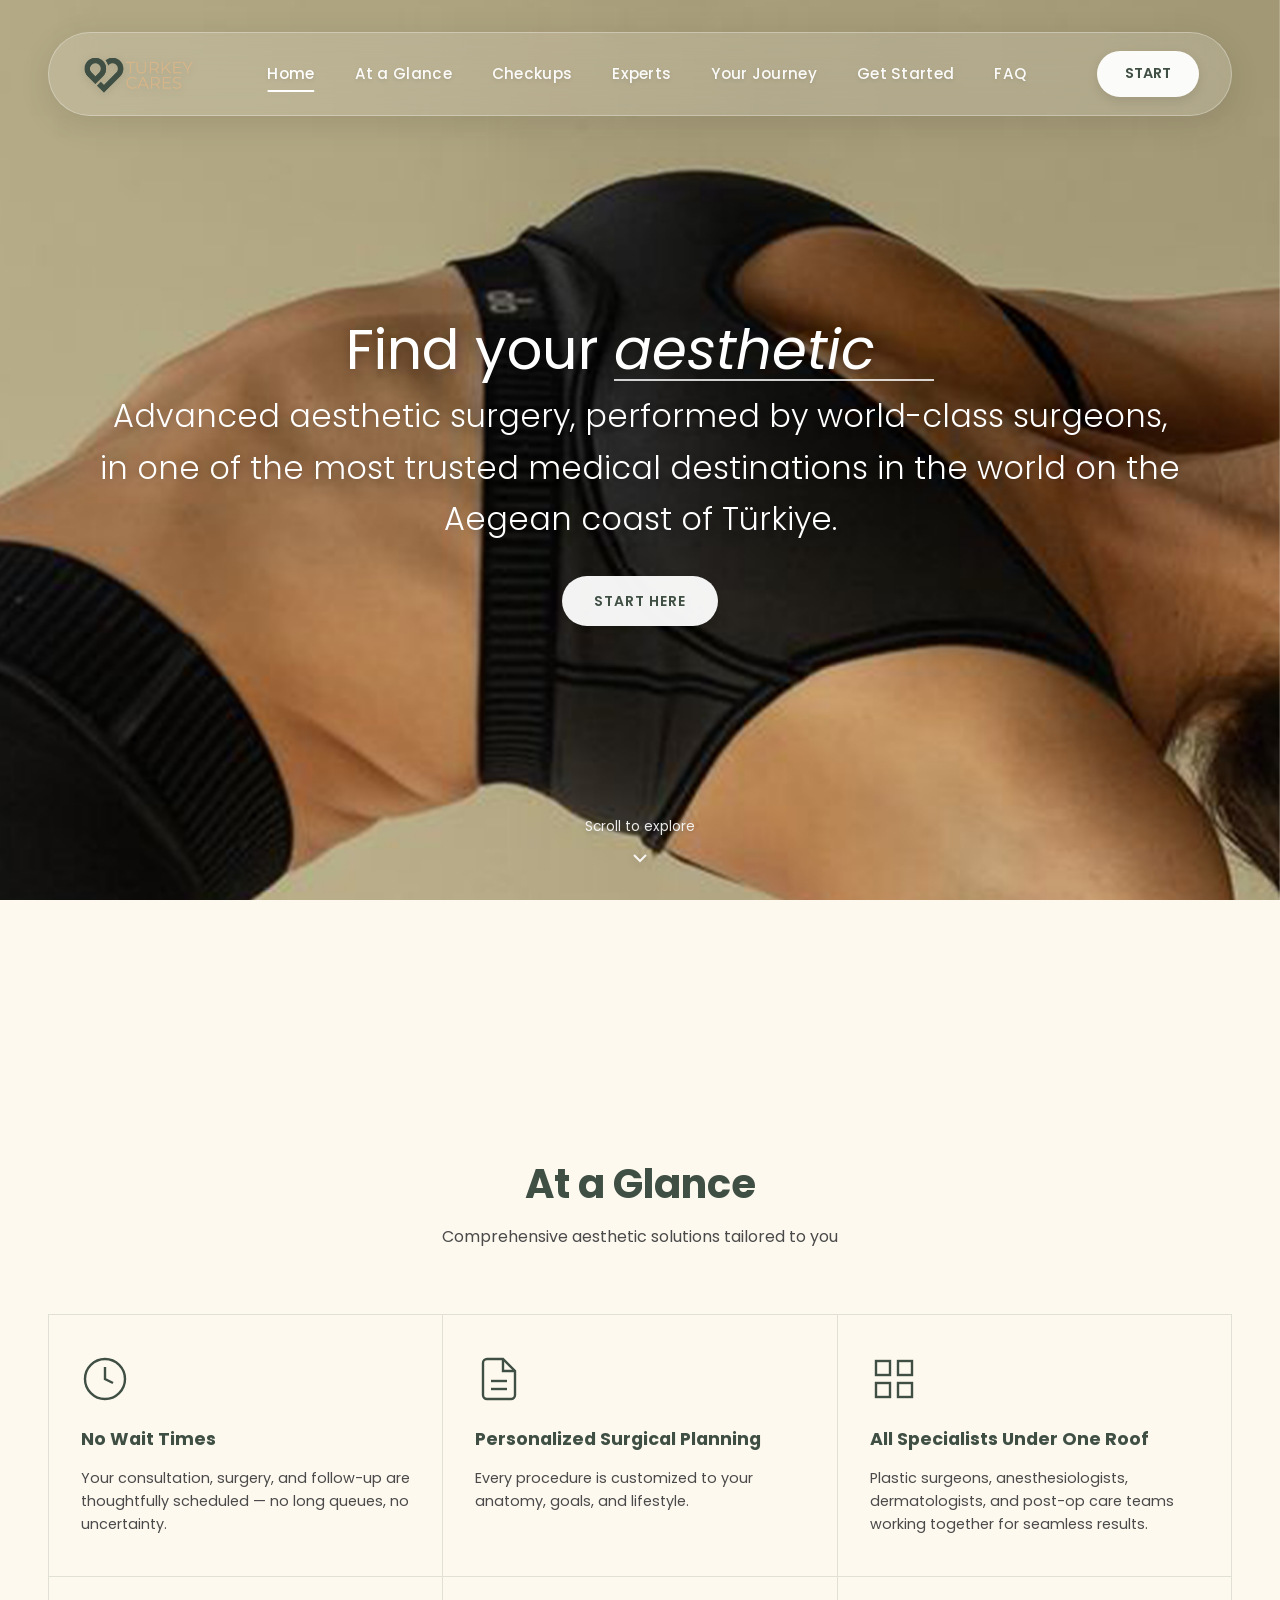
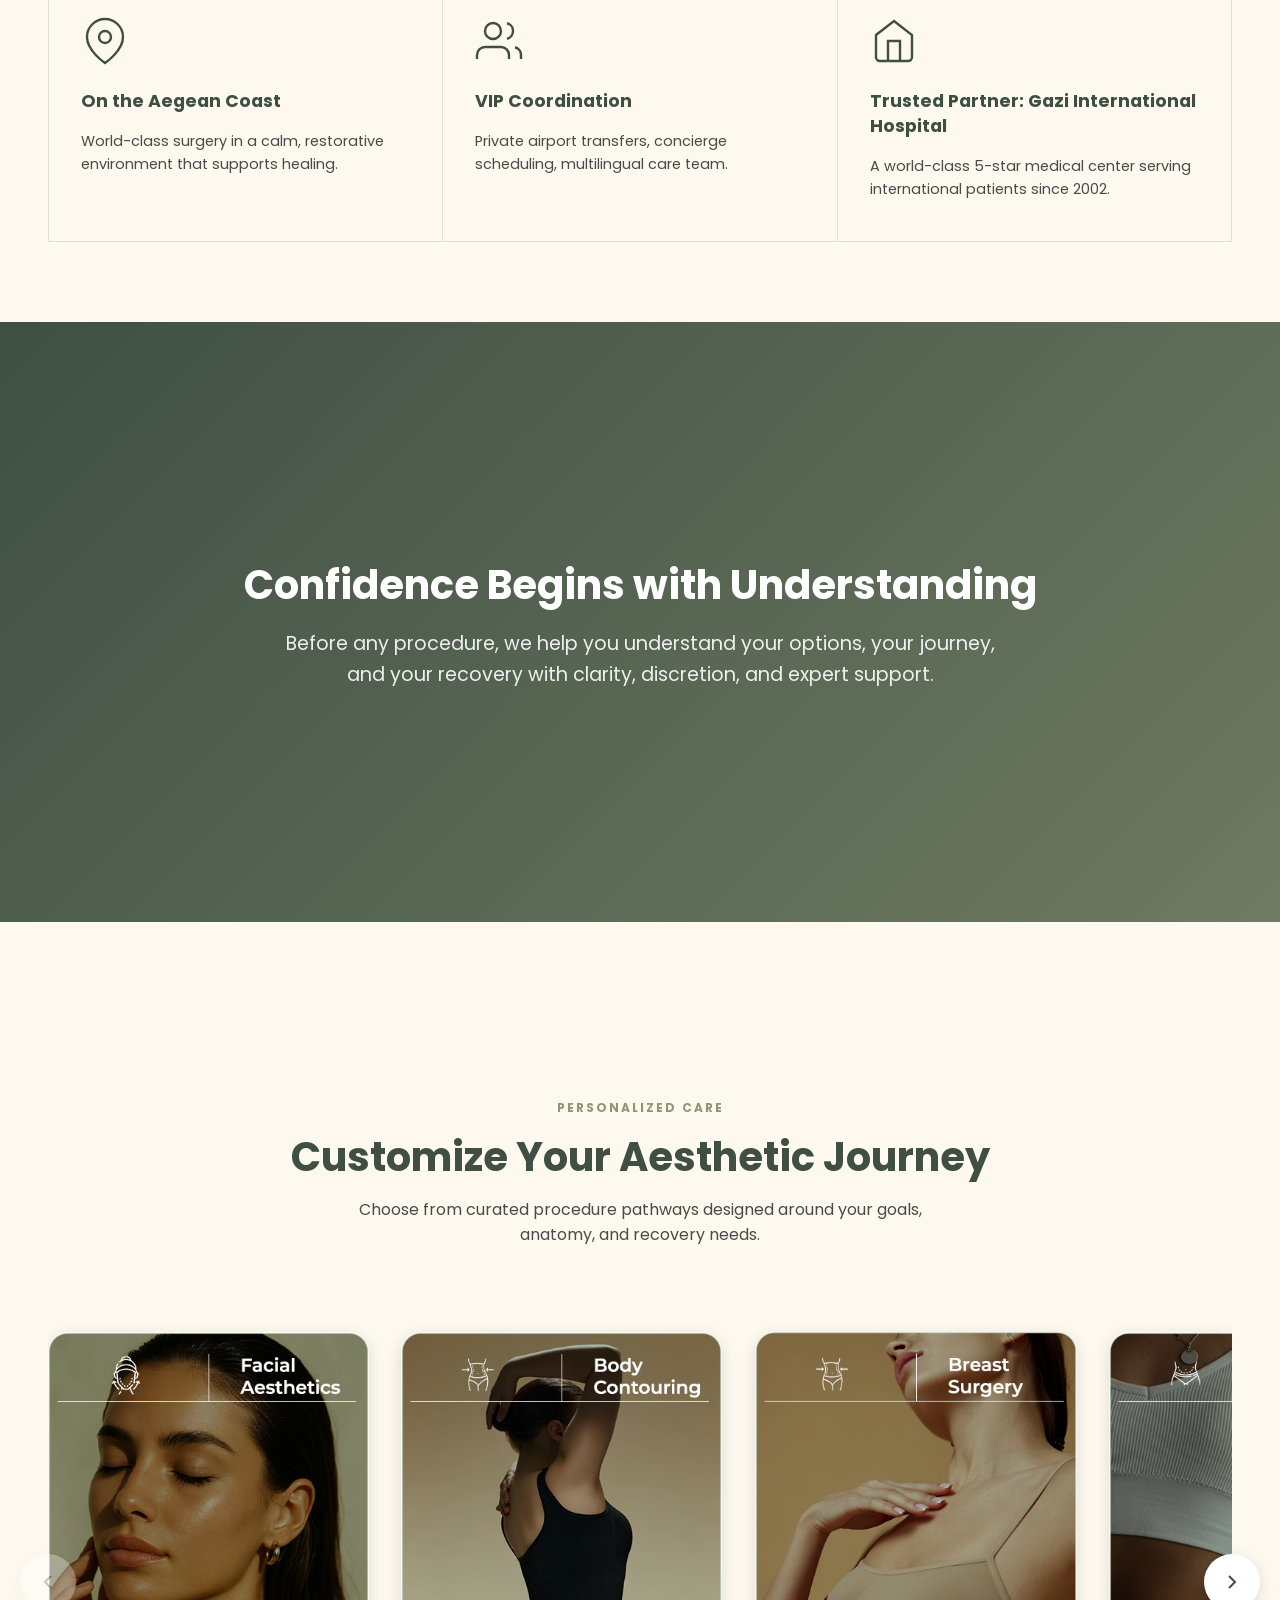
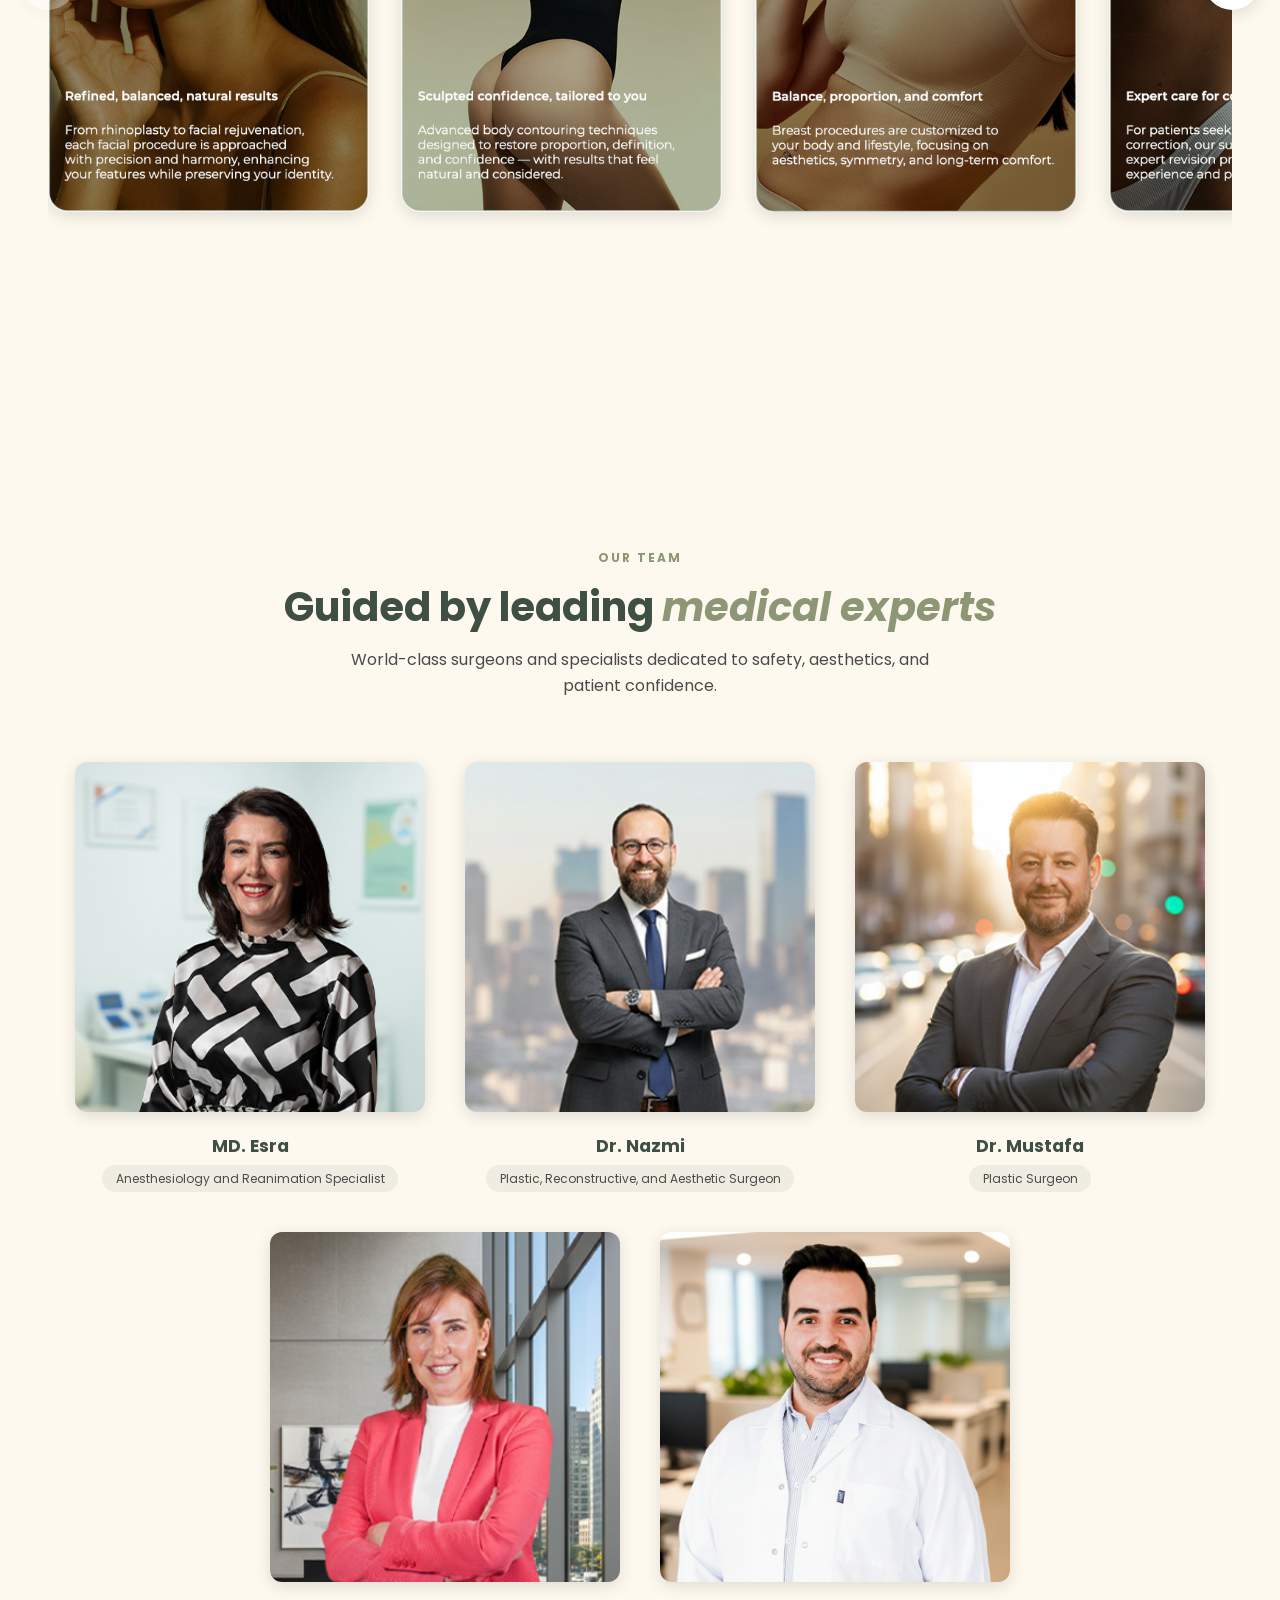
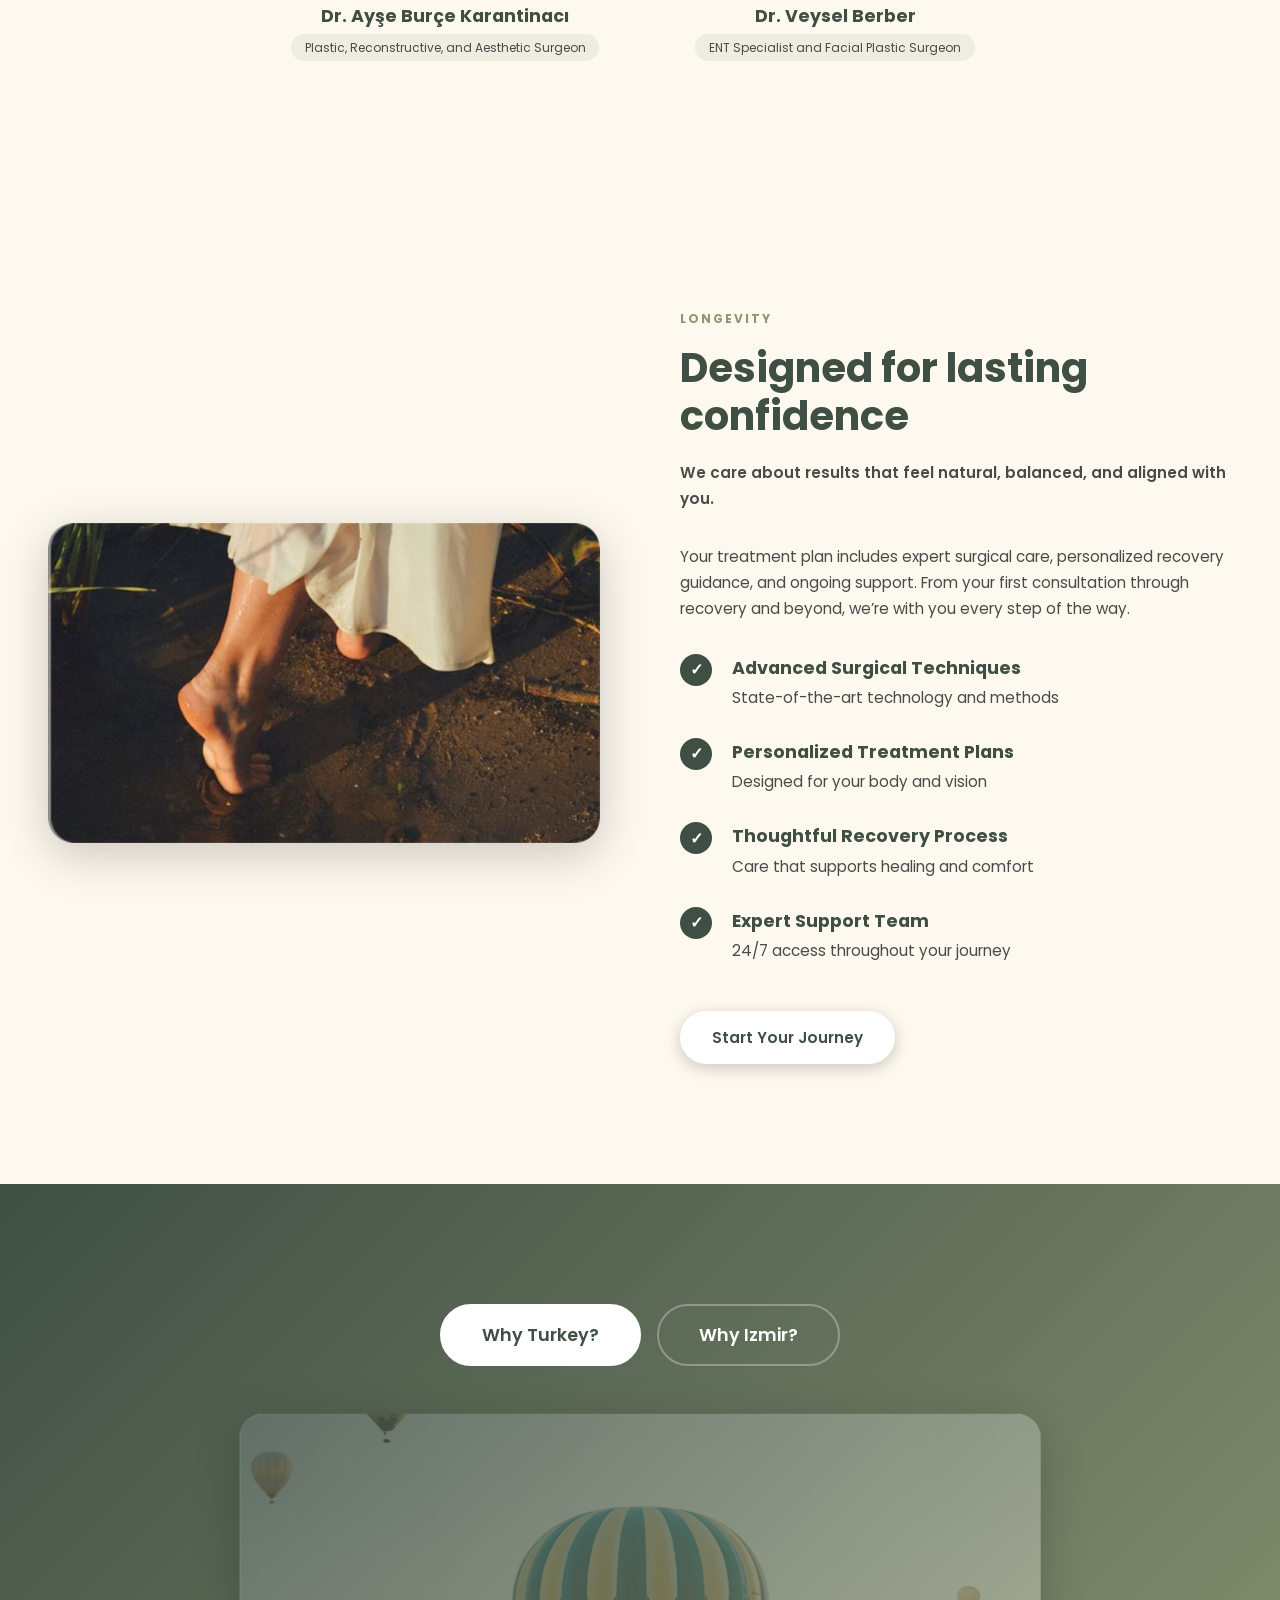
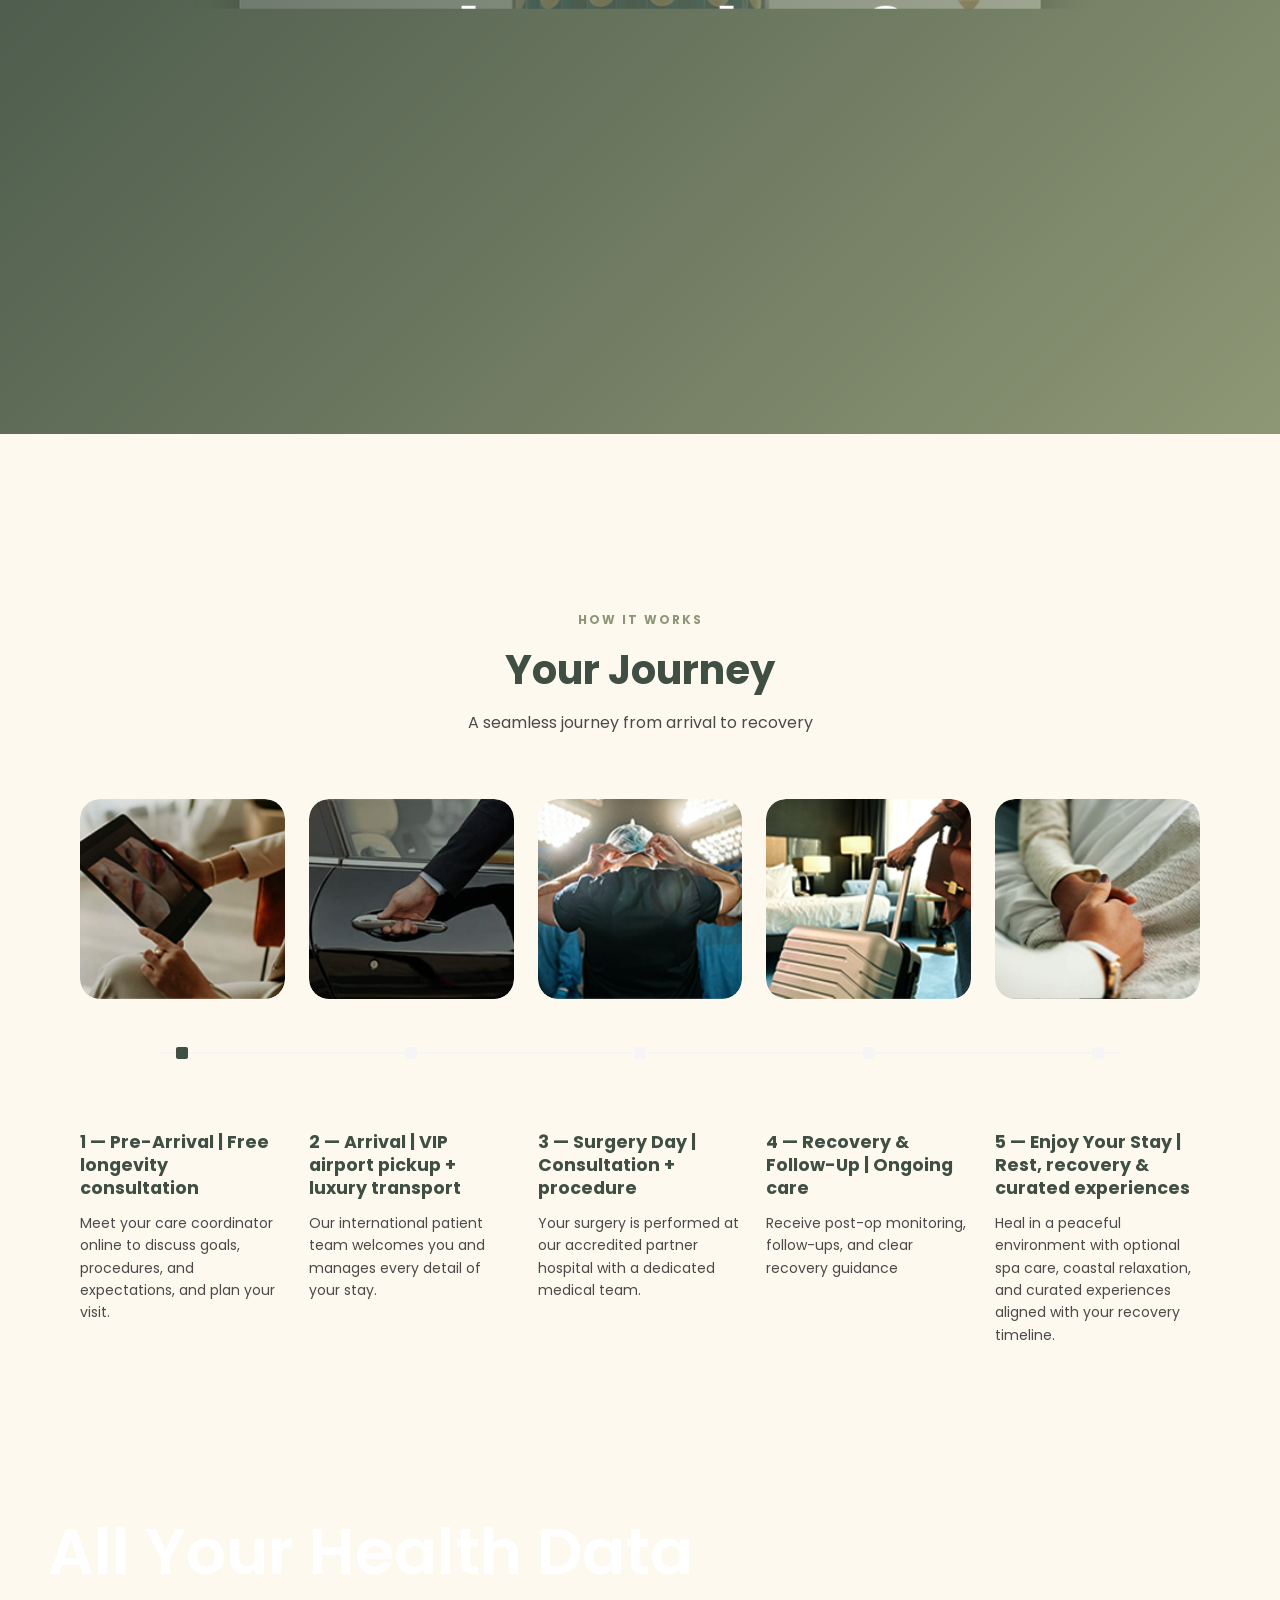
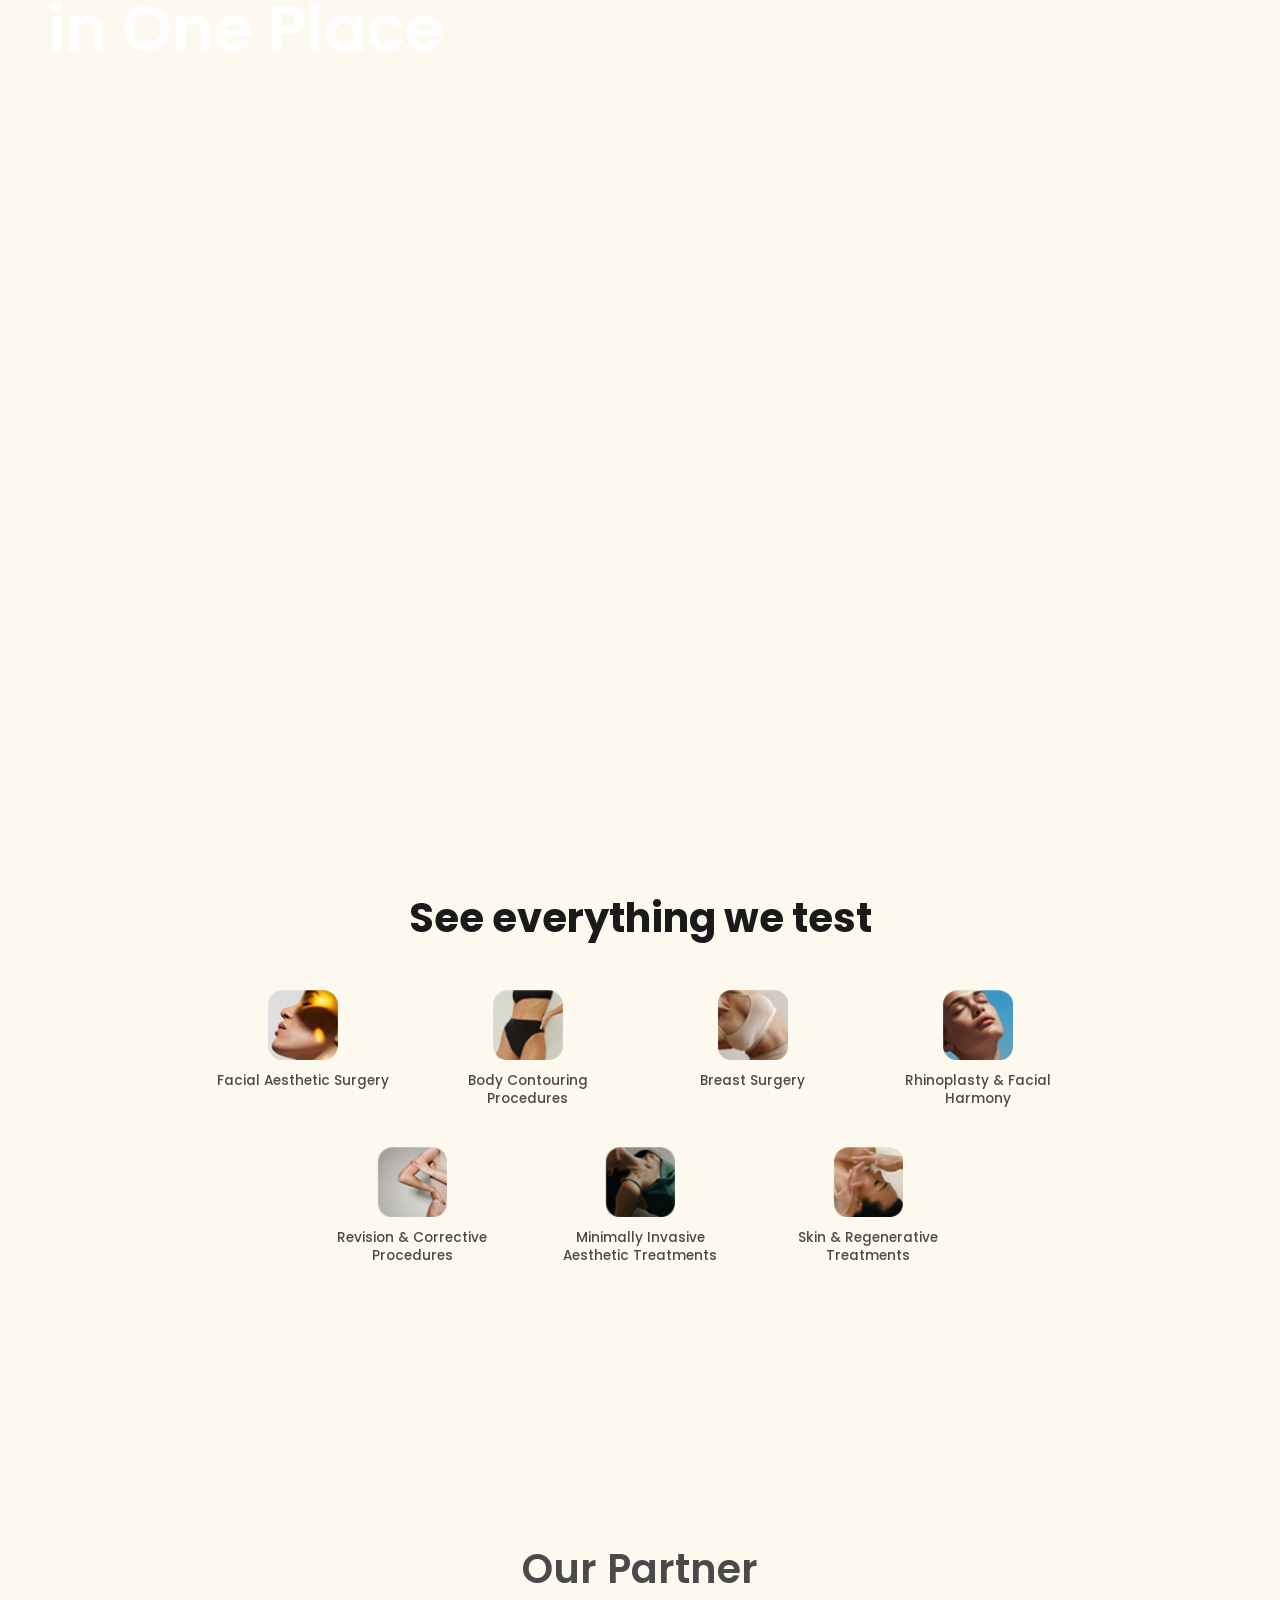
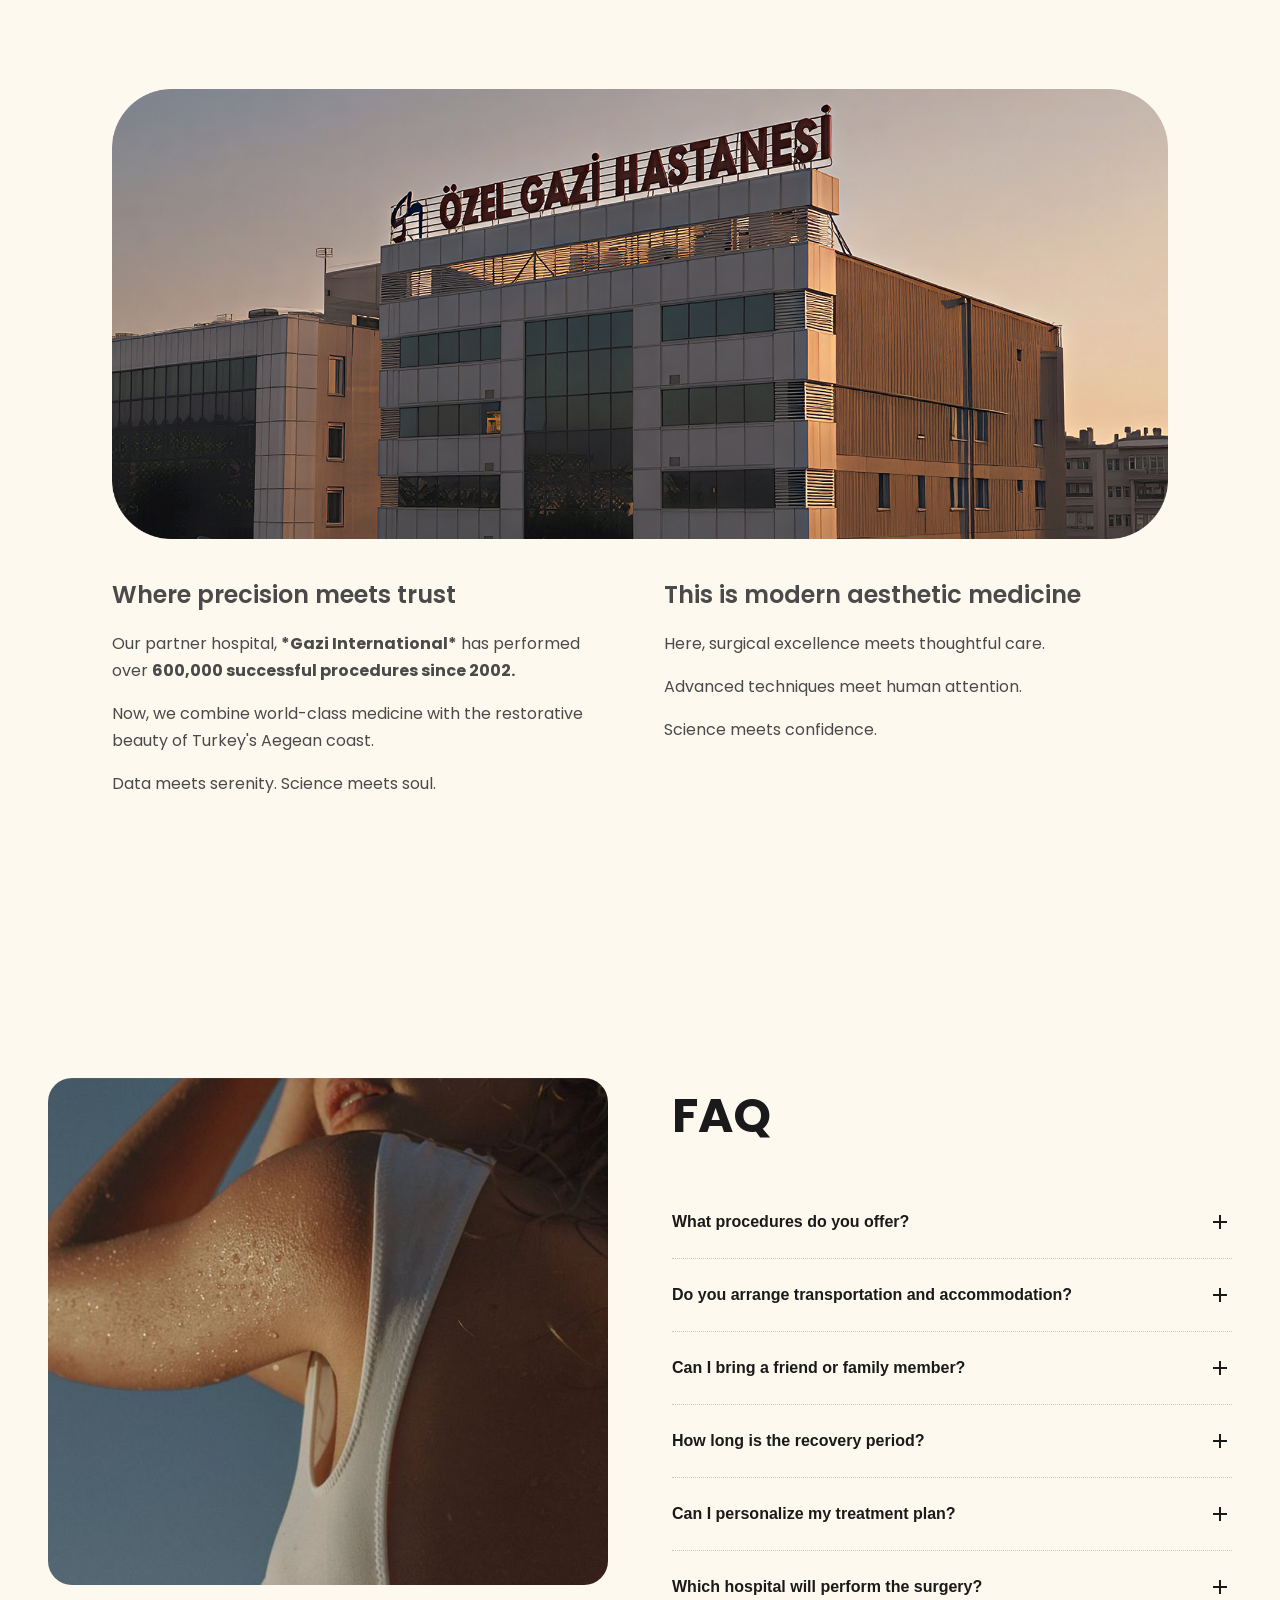
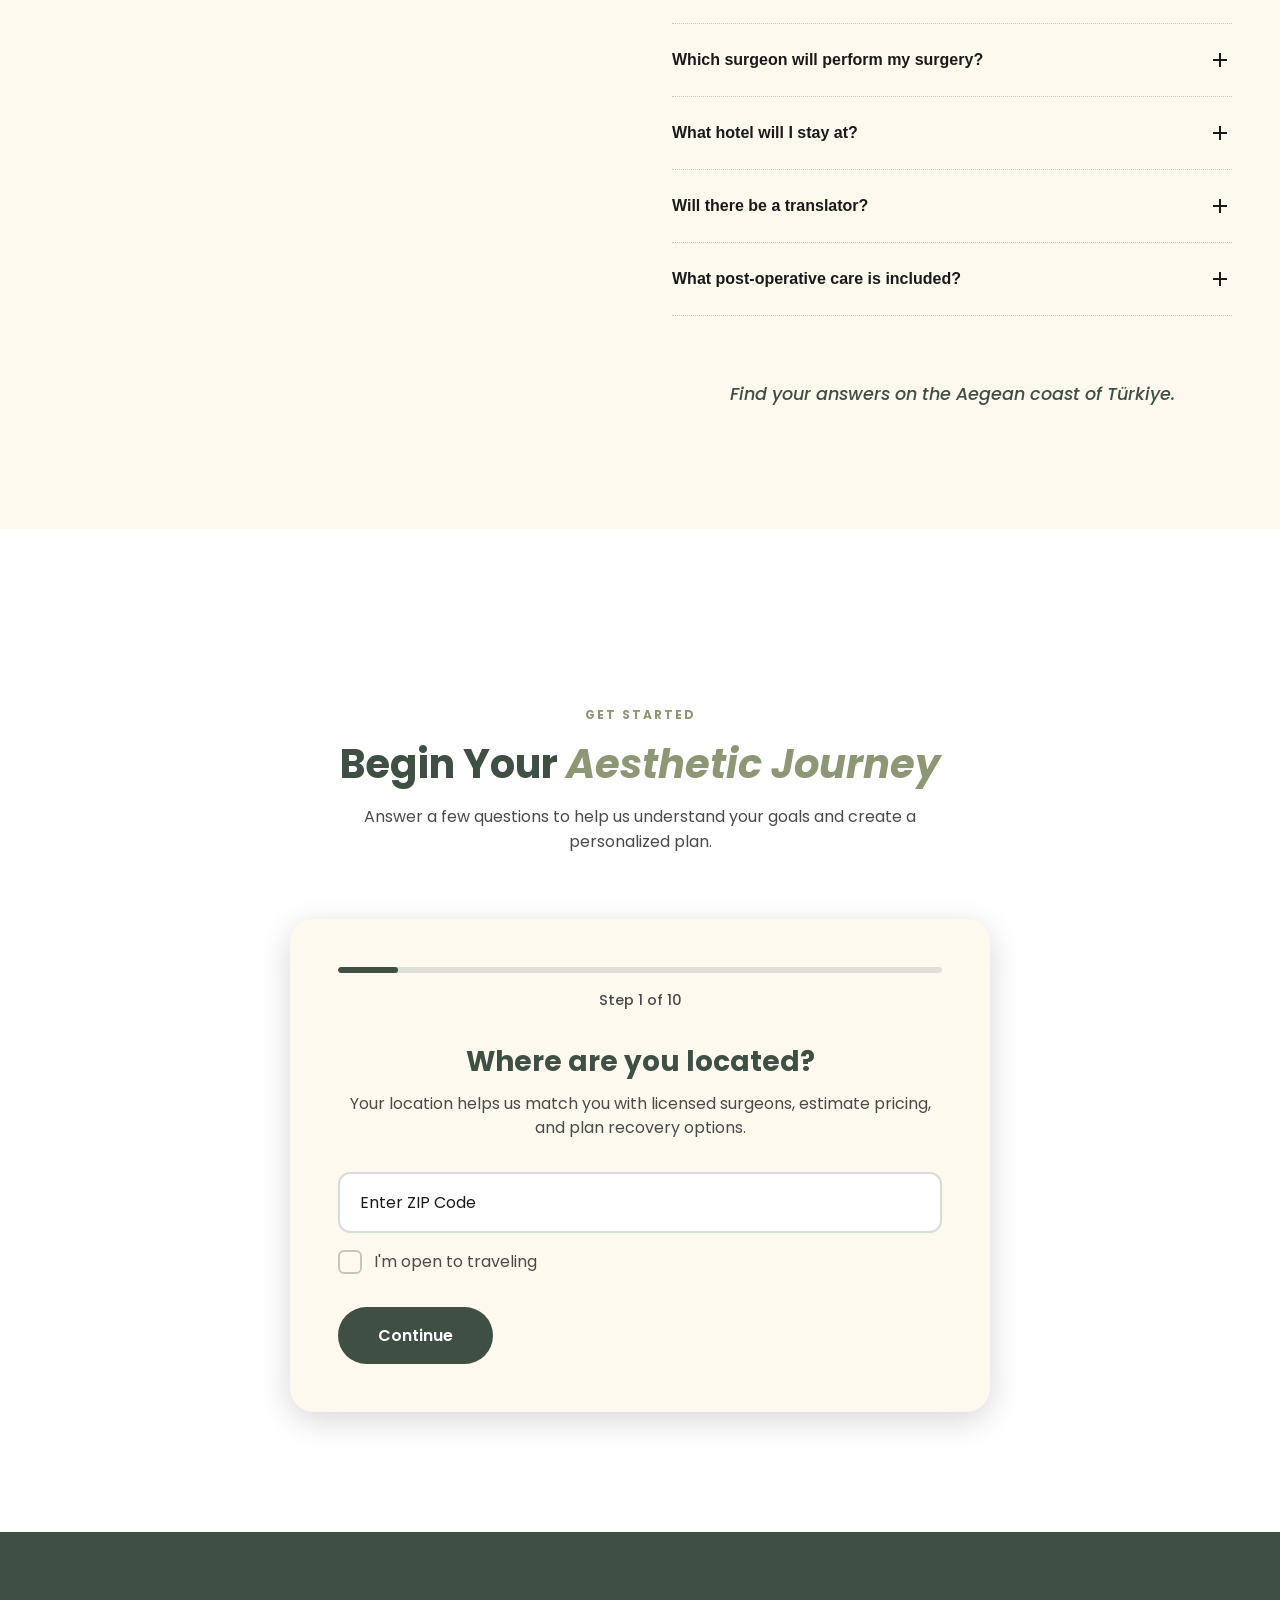
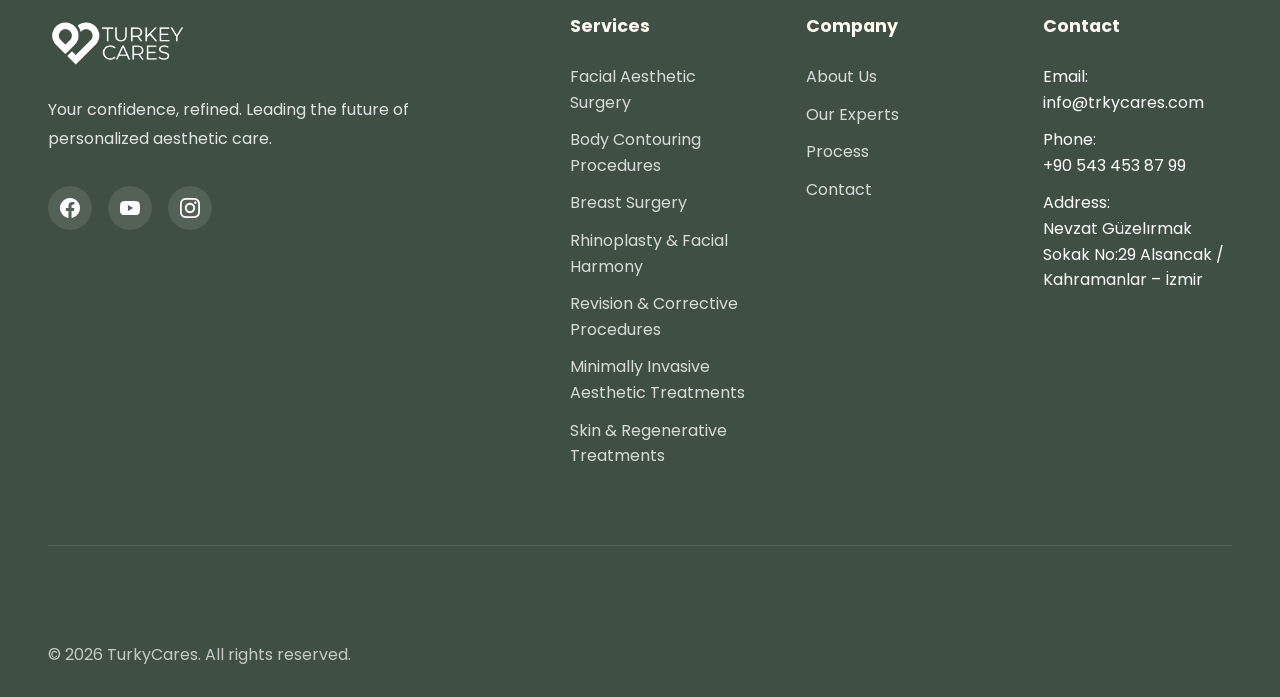
==== commit f25baebc: "apply 1st changes" ====
--- a/index.html
+++ b/index.html
@@ -50,7 +50,7 @@
         <div class="hero-content">
             <h1>Find your <span class="hero-underline" id="changingWord">confidence</span></h1>
             <h2>Advanced aesthetic surgery, performed by world-class surgeons, in one of the most trusted medical destinations in the world on the Aegean coast of Türkiye.</h2>
-            <a href="https://calendly.com/turkeycares-info/fullbodyscan" target="_blank" rel="noopener noreferrer" class="btn-hero-cta">START HERE</a>
+            <a href="#quiz" class="btn-hero-cta">START HERE</a>
         </div>
         <div class="scroll-indicator">
             <span>Scroll to explore</span>
@@ -230,13 +230,13 @@
             <div class="experts-grid">
                 <div class="expert-card">
                     <div class="expert-image">
-                        <img src="assets/doctors/esra.png" alt="Dr. Esra">
+                        <img src="assets/doctors/esra.png" alt="MD. Esra">
                         <div class="expert-overlay">
                             
                         </div>
                     </div>
                     <div class="expert-info">
-                        <h4>Dr. Esra</h4>
+                        <h4>MD. Esra</h4>
                         
                         <span class="expert-specialty">Anesthesiology and Reanimation Specialist</span>
                     </div>
@@ -311,8 +311,8 @@
             <div class="longevity-content">
                 <span class="section-label">LONGEVITY</span>
                 <h2>Designed for lasting confidence</h2>
-                <p class="longevity-lead">This isn’t about quick fixes. It’s about results that feel natural, balanced, and aligned with you.</p>
-                <p>Your treatment plan includes expert surgical care, personalized recovery guidance, and ongoing support. We don’t just perform procedures. We guide you through what comes next.</p>
+                <p class="longevity-lead">We care about results that feel natural, balanced, and aligned with you.</p>
+                <p>Your treatment plan includes expert surgical care, personalized recovery guidance, and ongoing support. From your first consultation through recovery and beyond, we’re with you every step of the way.</p>
 
                 <ul class="longevity-features">
                     <li>
@@ -366,7 +366,7 @@
                         <img src="assets/images/turkey.png" alt="Turkey">
                         <div class="flip-overlay"></div>
                         <h2>Why Turkey?</h2>
-                        <p>World-class aesthetic surgery — without the barriers.</p>
+                        <p>World-class aesthetic surgery without the barriers.</p>
                     </div>
                     <div class="flip-card-back">
                         <h2>Why Choose Turkey?</h2>
@@ -557,308 +557,6 @@
         </div>
     </section>
 
-    <!-- Quiz Intake Section -->
-    <section id="quiz" class="quiz-section">
-        <div class="section-container">
-            <div class="section-header">
-                <span class="section-label">GET STARTED</span>
-                <h2 class="section-title">Begin Your <em>Aesthetic Journey</em></h2>
-                <p class="section-description">Answer a few questions to help us understand your goals and create a personalized plan.</p>
-            </div>
-
-            <div class="quiz-container">
-                <div class="quiz-progress">
-                    <div class="quiz-progress-bar" id="quizProgressBar"></div>
-                </div>
-                <div class="quiz-step-indicator">Step <span id="currentStep">1</span> of 10</div>
-
-                <form id="quizForm" class="quiz-form">
-                    <!-- Step 1: Location -->
-                    <div class="quiz-step active" data-step="1">
-                        <h3 class="quiz-question">Where are you located?</h3>
-                        <p class="quiz-subtext">Your location helps us match you with licensed surgeons, estimate pricing, and plan recovery options.</p>
-                        <div class="quiz-input-group">
-                            <input type="text" id="zipCode" name="zipCode" placeholder="Enter ZIP Code" class="quiz-input" required>
-                            <label class="quiz-checkbox-label">
-                                <input type="checkbox" name="openToTravel" value="yes">
-                                <span class="quiz-checkbox-custom"></span>
-                                I'm open to traveling
-                            </label>
-                        </div>
-                        <button type="button" class="quiz-btn quiz-btn-next" onclick="nextStep()">Continue</button>
-                    </div>
-
-                    <!-- Step 2: Travel Commitment -->
-                    <div class="quiz-step" data-step="2">
-                        <h3 class="quiz-question">Are you willing to travel to Turkiye for your procedure?</h3>
-                        <p class="quiz-subtext">All consultations and surgeries are coordinated in Turkiye.</p>
-                        <div class="quiz-options">
-                            <label class="quiz-option">
-                                <input type="radio" name="travelCommitment" value="willing" required>
-                                <span class="quiz-option-box">
-                                    <span class="quiz-option-icon">&#10003;</span>
-                                    Yes, I'm willing to travel to Turkiye
-                                </span>
-                            </label>
-                            <label class="quiz-option">
-                                <input type="radio" name="travelCommitment" value="preferred">
-                                <span class="quiz-option-box">
-                                    <span class="quiz-option-icon">&#10003;</span>
-                                    Yes, Turkiye is my preferred destination
-                                </span>
-                            </label>
-                            <label class="quiz-option">
-                                <input type="radio" name="travelCommitment" value="no">
-                                <span class="quiz-option-box">
-                                    <span class="quiz-option-icon">&#10007;</span>
-                                    No
-                                </span>
-                            </label>
-                        </div>
-                        <div class="quiz-nav-buttons">
-                            <button type="button" class="quiz-btn quiz-btn-back" onclick="prevStep()">Back</button>
-                            <button type="button" class="quiz-btn quiz-btn-next" onclick="nextStep()">Continue</button>
-                        </div>
-                    </div>
-
-                    <!-- Step 3: Passport Status -->
-                    <div class="quiz-step" data-step="3">
-                        <h3 class="quiz-question">Do you have a valid passport?</h3>
-                        <div class="quiz-options">
-                            <label class="quiz-option">
-                                <input type="radio" name="passportStatus" value="ready" required>
-                                <span class="quiz-option-box">Yes, valid and ready</span>
-                            </label>
-                            <label class="quiz-option">
-                                <input type="radio" name="passportStatus" value="renewal">
-                                <span class="quiz-option-box">In process of renewal</span>
-                            </label>
-                            <label class="quiz-option">
-                                <input type="radio" name="passportStatus" value="willApply">
-                                <span class="quiz-option-box">Will apply soon</span>
-                            </label>
-                            <label class="quiz-option">
-                                <input type="radio" name="passportStatus" value="notSure">
-                                <span class="quiz-option-box">Not sure</span>
-                            </label>
-                        </div>
-                        <div class="quiz-nav-buttons">
-                            <button type="button" class="quiz-btn quiz-btn-back" onclick="prevStep()">Back</button>
-                            <button type="button" class="quiz-btn quiz-btn-next" onclick="nextStep()">Continue</button>
-                        </div>
-                    </div>
-
-                    <!-- Step 4: Primary Area of Concern -->
-                    <div class="quiz-step" data-step="4">
-                        <h3 class="quiz-question">Which area would you most like to improve?</h3>
-                        <p class="quiz-subtext">We'll focus on this first, and can explore additional areas later.</p>
-                        <div class="quiz-options quiz-options-grid">
-                            <label class="quiz-option">
-                                <input type="radio" name="primaryArea" value="face" required>
-                                <span class="quiz-option-box">Face</span>
-                            </label>
-                            <label class="quiz-option">
-                                <input type="radio" name="primaryArea" value="nose">
-                                <span class="quiz-option-box">Nose</span>
-                            </label>
-                            <label class="quiz-option">
-                                <input type="radio" name="primaryArea" value="breasts">
-                                <span class="quiz-option-box">Breasts</span>
-                            </label>
-                            <label class="quiz-option">
-                                <input type="radio" name="primaryArea" value="tummy">
-                                <span class="quiz-option-box">Tummy / Abdomen</span>
-                            </label>
-                            <label class="quiz-option">
-                                <input type="radio" name="primaryArea" value="arms">
-                                <span class="quiz-option-box">Arms</span>
-                            </label>
-                            <label class="quiz-option">
-                                <input type="radio" name="primaryArea" value="legs">
-                                <span class="quiz-option-box">Legs</span>
-                            </label>
-                            <label class="quiz-option">
-                                <input type="radio" name="primaryArea" value="multiple">
-                                <span class="quiz-option-box">Multiple Areas</span>
-                            </label>
-                            <label class="quiz-option">
-                                <input type="radio" name="primaryArea" value="other">
-                                <span class="quiz-option-box">Other / Not Sure</span>
-                            </label>
-                        </div>
-                        <div class="quiz-nav-buttons">
-                            <button type="button" class="quiz-btn quiz-btn-back" onclick="prevStep()">Back</button>
-                            <button type="button" class="quiz-btn quiz-btn-next" onclick="nextStep()">Continue</button>
-                        </div>
-                    </div>
-
-                    <!-- Step 5: Surgery Timeline -->
-                    <div class="quiz-step" data-step="5">
-                        <h3 class="quiz-question">When would you like to travel for surgery?</h3>
-                        <div class="quiz-options">
-                            <label class="quiz-option">
-                                <input type="radio" name="timeline" value="asap" required>
-                                <span class="quiz-option-box">ASAP</span>
-                            </label>
-                            <label class="quiz-option">
-                                <input type="radio" name="timeline" value="1-3months">
-                                <span class="quiz-option-box">Within 1-3 months</span>
-                            </label>
-                            <label class="quiz-option">
-                                <input type="radio" name="timeline" value="3-6months">
-                                <span class="quiz-option-box">3-6 months</span>
-                            </label>
-                            <label class="quiz-option">
-                                <input type="radio" name="timeline" value="6+months">
-                                <span class="quiz-option-box">6+ months</span>
-                            </label>
-                            <label class="quiz-option">
-                                <input type="radio" name="timeline" value="researching">
-                                <span class="quiz-option-box">Just researching</span>
-                            </label>
-                        </div>
-                        <div class="quiz-nav-buttons">
-                            <button type="button" class="quiz-btn quiz-btn-back" onclick="prevStep()">Back</button>
-                            <button type="button" class="quiz-btn quiz-btn-next" onclick="nextStep()">Continue</button>
-                        </div>
-                    </div>
-
-                    <!-- Step 6: Length of Stay -->
-                    <div class="quiz-step" data-step="6">
-                        <h3 class="quiz-question">How long can you stay in Turkiye for recovery?</h3>
-                        <div class="quiz-options">
-                            <label class="quiz-option">
-                                <input type="radio" name="stayLength" value="7-10days" required>
-                                <span class="quiz-option-box">7-10 days</span>
-                            </label>
-                            <label class="quiz-option">
-                                <input type="radio" name="stayLength" value="10-14days">
-                                <span class="quiz-option-box">10-14 days</span>
-                            </label>
-                            <label class="quiz-option">
-                                <input type="radio" name="stayLength" value="2+weeks">
-                                <span class="quiz-option-box">2+ weeks</span>
-                            </label>
-                            <label class="quiz-option">
-                                <input type="radio" name="stayLength" value="notSure">
-                                <span class="quiz-option-box">Not sure yet</span>
-                            </label>
-                        </div>
-                        <div class="quiz-nav-buttons">
-                            <button type="button" class="quiz-btn quiz-btn-back" onclick="prevStep()">Back</button>
-                            <button type="button" class="quiz-btn quiz-btn-next" onclick="nextStep()">Continue</button>
-                        </div>
-                    </div>
-
-                    <!-- Step 7: Package Preference -->
-                    <div class="quiz-step" data-step="7">
-                        <h3 class="quiz-question">Would you prefer an all-inclusive package?</h3>
-                        <div class="quiz-options">
-                            <label class="quiz-option">
-                                <input type="radio" name="packagePreference" value="allInclusive" required>
-                                <span class="quiz-option-box">Yes - surgery, hotel, transfers, aftercare</span>
-                            </label>
-                            <label class="quiz-option">
-                                <input type="radio" name="packagePreference" value="partial">
-                                <span class="quiz-option-box">Partial support only</span>
-                            </label>
-                            <label class="quiz-option">
-                                <input type="radio" name="packagePreference" value="decideLater">
-                                <span class="quiz-option-box">I'll decide later</span>
-                            </label>
-                        </div>
-                        <div class="quiz-nav-buttons">
-                            <button type="button" class="quiz-btn quiz-btn-back" onclick="prevStep()">Back</button>
-                            <button type="button" class="quiz-btn quiz-btn-next" onclick="nextStep()">Continue</button>
-                        </div>
-                    </div>
-
-                    <!-- Step 8: Budget Range -->
-                    <div class="quiz-step" data-step="8">
-                        <h3 class="quiz-question">What budget range are you comfortable with?</h3>
-                        <div class="quiz-options">
-                            <label class="quiz-option">
-                                <input type="radio" name="budget" value="under4k" required>
-                                <span class="quiz-option-box">Up to $4,000</span>
-                            </label>
-                            <label class="quiz-option">
-                                <input type="radio" name="budget" value="4k-7k">
-                                <span class="quiz-option-box">$4,000 - $7,000</span>
-                            </label>
-                            <label class="quiz-option">
-                                <input type="radio" name="budget" value="7k-12k">
-                                <span class="quiz-option-box">$7,000 - $12,000</span>
-                            </label>
-                            <label class="quiz-option">
-                                <input type="radio" name="budget" value="12k+">
-                                <span class="quiz-option-box">$12,000+</span>
-                            </label>
-                            <label class="quiz-option">
-                                <input type="radio" name="budget" value="guidance">
-                                <span class="quiz-option-box">I'd like guidance</span>
-                            </label>
-                        </div>
-                        <div class="quiz-nav-buttons">
-                            <button type="button" class="quiz-btn quiz-btn-back" onclick="prevStep()">Back</button>
-                            <button type="button" class="quiz-btn quiz-btn-next" onclick="nextStep()">Continue</button>
-                        </div>
-                    </div>
-
-                    <!-- Step 9: Age Verification -->
-                    <div class="quiz-step" data-step="9">
-                        <h3 class="quiz-question">What's your date of birth?</h3>
-                        <div class="quiz-input-group">
-                            <input type="date" id="dob" name="dob" class="quiz-input" required>
-                        </div>
-                        <div class="quiz-nav-buttons">
-                            <button type="button" class="quiz-btn quiz-btn-back" onclick="prevStep()">Back</button>
-                            <button type="button" class="quiz-btn quiz-btn-next" onclick="nextStep()">Continue</button>
-                        </div>
-                    </div>
-
-                    <!-- Step 10: Decision Readiness & Contact -->
-                    <div class="quiz-step" data-step="10">
-                        <h3 class="quiz-question">Are you ready to speak with a concierge specialist?</h3>
-                        <p class="quiz-subtext">This call helps finalize surgeon matches, pricing, and travel planning.</p>
-                        <div class="quiz-options">
-                            <label class="quiz-option">
-                                <input type="radio" name="readiness" value="bookCall" required>
-                                <span class="quiz-option-box">
-                                    <span class="quiz-option-icon">&#10003;</span>
-                                    Yes, I want to book a free call
-                                </span>
-                            </label>
-                            <label class="quiz-option">
-                                <input type="radio" name="readiness" value="moreInfo">
-                                <span class="quiz-option-box">
-                                    <span class="quiz-option-icon-warning">!</span>
-                                    I'd like more info first
-                                </span>
-                            </label>
-                        </div>
-                        <div class="quiz-contact-fields">
-                            <input type="text" name="fullName" placeholder="Full Name" class="quiz-input" required>
-                            <input type="email" name="email" placeholder="Email Address" class="quiz-input" required>
-                            <input type="tel" name="phone" placeholder="Phone Number" class="quiz-input" required>
-                        </div>
-                        <div class="quiz-nav-buttons">
-                            <button type="button" class="quiz-btn quiz-btn-back" onclick="prevStep()">Back</button>
-                            <button type="submit" class="quiz-btn quiz-btn-submit">Submit Application</button>
-                        </div>
-                    </div>
-
-                    <!-- Success Message -->
-                    <div class="quiz-success" id="quizSuccess">
-                        <div class="quiz-success-icon">&#10003;</div>
-                        <h3>Thank You!</h3>
-                        <p>Your application has been submitted successfully. Our concierge team will contact you within 24 hours.</p>
-                        <a href="https://calendly.com/turkeycares-info/fullbodyscan" target="_blank" class="quiz-btn quiz-btn-next">Book Your Call Now</a>
-                    </div>
-                </form>
-            </div>
-        </div>
-    </section>
-
     <!-- Our Partner Section -->
     <section class="partners-section">
         <div class="partner-container">
@@ -1037,6 +735,307 @@
         </div>
     </section>
 
+    <!-- Quiz Intake Section -->
+    <section id="quiz" class="quiz-section">
+        <div class="section-container">
+            <div class="section-header">
+                <span class="section-label">GET STARTED</span>
+                <h2 class="section-title">Begin Your <em>Aesthetic Journey</em></h2>
+                <p class="section-description">Answer a few questions to help us understand your goals and create a personalized plan.</p>
+            </div>
+
+            <div class="quiz-container">
+                <div class="quiz-progress">
+                    <div class="quiz-progress-bar" id="quizProgressBar"></div>
+                </div>
+                <div class="quiz-step-indicator">Step <span id="currentStep">1</span> of 10</div>
+
+                <form id="quizForm" class="quiz-form">
+                    <!-- Step 1: Location -->
+                    <div class="quiz-step active" data-step="1">
+                        <h3 class="quiz-question">Where are you located?</h3>
+                        <p class="quiz-subtext">Your location helps us match you with licensed surgeons, estimate pricing, and plan recovery options.</p>
+                        <div class="quiz-input-group">
+                            <input type="text" id="zipCode" name="zipCode" placeholder="Enter ZIP Code" class="quiz-input" required>
+                            <label class="quiz-checkbox-label">
+                                <input type="checkbox" name="openToTravel" value="yes">
+                                <span class="quiz-checkbox-custom"></span>
+                                I'm open to traveling
+                            </label>
+                        </div>
+                        <button type="button" class="quiz-btn quiz-btn-next" onclick="nextStep()">Continue</button>
+                    </div>
+
+                    <!-- Step 2: Travel Commitment -->
+                    <div class="quiz-step" data-step="2">
+                        <h3 class="quiz-question">Are you willing to travel to Turkiye for your procedure?</h3>
+                        <p class="quiz-subtext">All consultations and surgeries are coordinated in Turkiye.</p>
+                        <div class="quiz-options">
+                            <label class="quiz-option">
+                                <input type="radio" name="travelCommitment" value="willing" required>
+                                <span class="quiz-option-box">
+                                    <span class="quiz-option-icon">&#10003;</span>
+                                    Yes, I'm willing to travel to Turkiye
+                                </span>
+                            </label>
+                            <label class="quiz-option">
+                                <input type="radio" name="travelCommitment" value="preferred">
+                                <span class="quiz-option-box">
+                                    <span class="quiz-option-icon">&#10003;</span>
+                                    Yes, Turkiye is my preferred destination
+                                </span>
+                            </label>
+                            <label class="quiz-option">
+                                <input type="radio" name="travelCommitment" value="no">
+                                <span class="quiz-option-box">
+                                    <span class="quiz-option-icon">&#10007;</span>
+                                    No
+                                </span>
+                            </label>
+                        </div>
+                        <div class="quiz-nav-buttons">
+                            <button type="button" class="quiz-btn quiz-btn-back" onclick="prevStep()">Back</button>
+                            <button type="button" class="quiz-btn quiz-btn-next" onclick="nextStep()">Continue</button>
+                        </div>
+                    </div>
+
+                    <!-- Step 3: Passport Status -->
+                    <div class="quiz-step" data-step="3">
+                        <h3 class="quiz-question">Do you have a valid passport?</h3>
+                        <div class="quiz-options">
+                            <label class="quiz-option">
+                                <input type="radio" name="passportStatus" value="ready" required>
+                                <span class="quiz-option-box">Yes, valid and ready</span>
+                            </label>
+                            <label class="quiz-option">
+                                <input type="radio" name="passportStatus" value="renewal">
+                                <span class="quiz-option-box">In process of renewal</span>
+                            </label>
+                            <label class="quiz-option">
+                                <input type="radio" name="passportStatus" value="willApply">
+                                <span class="quiz-option-box">Will apply soon</span>
+                            </label>
+                            <label class="quiz-option">
+                                <input type="radio" name="passportStatus" value="notSure">
+                                <span class="quiz-option-box">Not sure</span>
+                            </label>
+                        </div>
+                        <div class="quiz-nav-buttons">
+                            <button type="button" class="quiz-btn quiz-btn-back" onclick="prevStep()">Back</button>
+                            <button type="button" class="quiz-btn quiz-btn-next" onclick="nextStep()">Continue</button>
+                        </div>
+                    </div>
+
+                    <!-- Step 4: Primary Area of Concern -->
+                    <div class="quiz-step" data-step="4">
+                        <h3 class="quiz-question">Which area would you most like to improve?</h3>
+                        <p class="quiz-subtext">We'll focus on this first, and can explore additional areas later.</p>
+                        <div class="quiz-options quiz-options-grid">
+                            <label class="quiz-option">
+                                <input type="radio" name="primaryArea" value="face" required>
+                                <span class="quiz-option-box">Face</span>
+                            </label>
+                            <label class="quiz-option">
+                                <input type="radio" name="primaryArea" value="nose">
+                                <span class="quiz-option-box">Nose</span>
+                            </label>
+                            <label class="quiz-option">
+                                <input type="radio" name="primaryArea" value="breasts">
+                                <span class="quiz-option-box">Breasts</span>
+                            </label>
+                            <label class="quiz-option">
+                                <input type="radio" name="primaryArea" value="tummy">
+                                <span class="quiz-option-box">Tummy / Abdomen</span>
+                            </label>
+                            <label class="quiz-option">
+                                <input type="radio" name="primaryArea" value="arms">
+                                <span class="quiz-option-box">Arms</span>
+                            </label>
+                            <label class="quiz-option">
+                                <input type="radio" name="primaryArea" value="legs">
+                                <span class="quiz-option-box">Legs</span>
+                            </label>
+                            <label class="quiz-option">
+                                <input type="radio" name="primaryArea" value="multiple">
+                                <span class="quiz-option-box">Multiple Areas</span>
+                            </label>
+                            <label class="quiz-option">
+                                <input type="radio" name="primaryArea" value="other">
+                                <span class="quiz-option-box">Other / Not Sure</span>
+                            </label>
+                        </div>
+                        <div class="quiz-nav-buttons">
+                            <button type="button" class="quiz-btn quiz-btn-back" onclick="prevStep()">Back</button>
+                            <button type="button" class="quiz-btn quiz-btn-next" onclick="nextStep()">Continue</button>
+                        </div>
+                    </div>
+
+                    <!-- Step 5: Surgery Timeline -->
+                    <div class="quiz-step" data-step="5">
+                        <h3 class="quiz-question">When would you like to travel for surgery?</h3>
+                        <div class="quiz-options">
+                            <label class="quiz-option">
+                                <input type="radio" name="timeline" value="asap" required>
+                                <span class="quiz-option-box">ASAP</span>
+                            </label>
+                            <label class="quiz-option">
+                                <input type="radio" name="timeline" value="1-3months">
+                                <span class="quiz-option-box">Within 1-3 months</span>
+                            </label>
+                            <label class="quiz-option">
+                                <input type="radio" name="timeline" value="3-6months">
+                                <span class="quiz-option-box">3-6 months</span>
+                            </label>
+                            <label class="quiz-option">
+                                <input type="radio" name="timeline" value="6+months">
+                                <span class="quiz-option-box">6+ months</span>
+                            </label>
+                            <label class="quiz-option">
+                                <input type="radio" name="timeline" value="researching">
+                                <span class="quiz-option-box">Just researching</span>
+                            </label>
+                        </div>
+                        <div class="quiz-nav-buttons">
+                            <button type="button" class="quiz-btn quiz-btn-back" onclick="prevStep()">Back</button>
+                            <button type="button" class="quiz-btn quiz-btn-next" onclick="nextStep()">Continue</button>
+                        </div>
+                    </div>
+
+                    <!-- Step 6: Length of Stay -->
+                    <div class="quiz-step" data-step="6">
+                        <h3 class="quiz-question">How long can you stay in Turkiye for recovery?</h3>
+                        <div class="quiz-options">
+                            <label class="quiz-option">
+                                <input type="radio" name="stayLength" value="7-10days" required>
+                                <span class="quiz-option-box">7-10 days</span>
+                            </label>
+                            <label class="quiz-option">
+                                <input type="radio" name="stayLength" value="10-14days">
+                                <span class="quiz-option-box">10-14 days</span>
+                            </label>
+                            <label class="quiz-option">
+                                <input type="radio" name="stayLength" value="2+weeks">
+                                <span class="quiz-option-box">2+ weeks</span>
+                            </label>
+                            <label class="quiz-option">
+                                <input type="radio" name="stayLength" value="notSure">
+                                <span class="quiz-option-box">Not sure yet</span>
+                            </label>
+                        </div>
+                        <div class="quiz-nav-buttons">
+                            <button type="button" class="quiz-btn quiz-btn-back" onclick="prevStep()">Back</button>
+                            <button type="button" class="quiz-btn quiz-btn-next" onclick="nextStep()">Continue</button>
+                        </div>
+                    </div>
+
+                    <!-- Step 7: Package Preference -->
+                    <div class="quiz-step" data-step="7">
+                        <h3 class="quiz-question">Would you prefer an all-inclusive package?</h3>
+                        <div class="quiz-options">
+                            <label class="quiz-option">
+                                <input type="radio" name="packagePreference" value="allInclusive" required>
+                                <span class="quiz-option-box">Yes - surgery, hotel, transfers, aftercare</span>
+                            </label>
+                            <label class="quiz-option">
+                                <input type="radio" name="packagePreference" value="partial">
+                                <span class="quiz-option-box">Partial support only</span>
+                            </label>
+                            <label class="quiz-option">
+                                <input type="radio" name="packagePreference" value="decideLater">
+                                <span class="quiz-option-box">I'll decide later</span>
+                            </label>
+                        </div>
+                        <div class="quiz-nav-buttons">
+                            <button type="button" class="quiz-btn quiz-btn-back" onclick="prevStep()">Back</button>
+                            <button type="button" class="quiz-btn quiz-btn-next" onclick="nextStep()">Continue</button>
+                        </div>
+                    </div>
+
+                    <!-- Step 8: Budget Range -->
+                    <div class="quiz-step" data-step="8">
+                        <h3 class="quiz-question">What budget range are you comfortable with?</h3>
+                        <div class="quiz-options">
+                            <label class="quiz-option">
+                                <input type="radio" name="budget" value="under4k" required>
+                                <span class="quiz-option-box">Up to $4,000</span>
+                            </label>
+                            <label class="quiz-option">
+                                <input type="radio" name="budget" value="4k-7k">
+                                <span class="quiz-option-box">$4,000 - $7,000</span>
+                            </label>
+                            <label class="quiz-option">
+                                <input type="radio" name="budget" value="7k-12k">
+                                <span class="quiz-option-box">$7,000 - $12,000</span>
+                            </label>
+                            <label class="quiz-option">
+                                <input type="radio" name="budget" value="12k+">
+                                <span class="quiz-option-box">$12,000+</span>
+                            </label>
+                            <label class="quiz-option">
+                                <input type="radio" name="budget" value="guidance">
+                                <span class="quiz-option-box">I'd like guidance</span>
+                            </label>
+                        </div>
+                        <div class="quiz-nav-buttons">
+                            <button type="button" class="quiz-btn quiz-btn-back" onclick="prevStep()">Back</button>
+                            <button type="button" class="quiz-btn quiz-btn-next" onclick="nextStep()">Continue</button>
+                        </div>
+                    </div>
+
+                    <!-- Step 9: Age Verification -->
+                    <div class="quiz-step" data-step="9">
+                        <h3 class="quiz-question">What's your date of birth?</h3>
+                        <div class="quiz-input-group">
+                            <input type="date" id="dob" name="dob" class="quiz-input" required>
+                        </div>
+                        <div class="quiz-nav-buttons">
+                            <button type="button" class="quiz-btn quiz-btn-back" onclick="prevStep()">Back</button>
+                            <button type="button" class="quiz-btn quiz-btn-next" onclick="nextStep()">Continue</button>
+                        </div>
+                    </div>
+
+                    <!-- Step 10: Decision Readiness & Contact -->
+                    <div class="quiz-step" data-step="10">
+                        <h3 class="quiz-question">Are you ready to speak with a concierge specialist?</h3>
+                        <p class="quiz-subtext">This call helps finalize surgeon matches, pricing, and travel planning.</p>
+                        <div class="quiz-options">
+                            <label class="quiz-option">
+                                <input type="radio" name="readiness" value="bookCall" required>
+                                <span class="quiz-option-box">
+                                    <span class="quiz-option-icon">&#10003;</span>
+                                    Yes, I want to book a free call
+                                </span>
+                            </label>
+                            <label class="quiz-option">
+                                <input type="radio" name="readiness" value="moreInfo">
+                                <span class="quiz-option-box">
+                                    <span class="quiz-option-icon-warning">!</span>
+                                    I'd like more info first
+                                </span>
+                            </label>
+                        </div>
+                        <div class="quiz-contact-fields">
+                            <input type="text" name="fullName" placeholder="Full Name" class="quiz-input" required>
+                            <input type="email" name="email" placeholder="Email Address" class="quiz-input" required>
+                            <input type="tel" name="phone" placeholder="Phone Number" class="quiz-input" required>
+                        </div>
+                        <div class="quiz-nav-buttons">
+                            <button type="button" class="quiz-btn quiz-btn-back" onclick="prevStep()">Back</button>
+                            <button type="submit" class="quiz-btn quiz-btn-submit">Submit Application</button>
+                        </div>
+                    </div>
+
+                    <!-- Success Message -->
+                    <div class="quiz-success" id="quizSuccess">
+                        <div class="quiz-success-icon">&#10003;</div>
+                        <h3>Thank You!</h3>
+                        <p>Your application has been submitted successfully. Our concierge team will contact you within 24 hours.</p>
+                        <a href="https://calendly.com/turkeycares-info/fullbodyscan" target="_blank" class="quiz-btn quiz-btn-next">Book Your Call Now</a>
+                    </div>
+                </form>
+            </div>
+        </div>
+    </section>
 
     <!-- Footer -->
     <footer class="footer">
--- a/styles.css
+++ b/styles.css
@@ -236,12 +236,17 @@
     max-width: 1400px;
     width: 100%;
     padding: 0 3rem;
-    text-align: center;
     position: relative;
     z-index: 2;
     display: flex;
     flex-direction: column;
     align-items: center;
+}
+
+.hero-content > h1,
+.hero-content > h2,
+.hero-content > .btn-hero-cta {
+    text-align: center;
 }
 
 .hero-badge {
@@ -269,6 +274,7 @@
     margin-bottom: 0.25rem;
     animation: fadeInUp 1s ease 0.2s both;
     text-shadow: 0 4px 12px rgba(0, 0, 0, 0.3);
+    white-space: nowrap;
 }
 
 .hero-underline {
@@ -276,15 +282,15 @@
     display: inline-block;
     font-style: italic;
     transition: opacity 0.4s ease-in-out;
-    min-width: 220px;
-    text-align: center;
+    text-align: left;
+    min-width: 320px;
 }
 
 .hero-underline::after {
     content: '';
     position: absolute;
     left: 0;
-    right: 0;
+    width: 100%;
     bottom: 0.1em;
     height: 2px;
     background: var(--white);
@@ -1212,22 +1218,26 @@
 }
 
 .flip-container {
-    max-width: 1000px;
+    max-width: 800px;
     margin: 0 auto;
     position: relative;
     perspective: 1000px;
     -webkit-perspective: 1000px;
+    transform-style: preserve-3d;
+    -webkit-transform-style: preserve-3d;
 }
 
 .flip-card {
     width: 100%;
-    height: 700px;
+    height: 500px;
     position: relative;
     cursor: pointer;
     transform-style: preserve-3d;
     -webkit-transform-style: preserve-3d;
     transition: transform 0.8s cubic-bezier(0.4, 0, 0.2, 1);
     -webkit-transition: -webkit-transform 0.8s cubic-bezier(0.4, 0, 0.2, 1);
+    transform: rotateY(0deg);
+    -webkit-transform: rotateY(0deg);
 }
 
 .flip-card-front,
@@ -1242,6 +1252,8 @@
     border-radius: 24px;
     overflow: hidden;
     box-shadow: var(--shadow-xl);
+    transform-style: preserve-3d;
+    -webkit-transform-style: preserve-3d;
 }
 
 .flip-card-front {
@@ -1280,18 +1292,19 @@
 }
 
 .flip-card-front {
-    transform: rotateY(0deg);
-    -webkit-transform: rotateY(0deg);
+    transform: rotateY(0deg) translateZ(1px);
+    -webkit-transform: rotateY(0deg) translateZ(1px);
 }
 
 .flip-card-back {
     background: var(--cream);
-    padding: 4rem 5rem;
-    transform: rotateY(180deg);
-    -webkit-transform: rotateY(180deg);
+    padding: 3rem 4rem;
+    transform: rotateY(180deg) translateZ(1px);
+    -webkit-transform: rotateY(180deg) translateZ(1px);
     display: flex;
     flex-direction: column;
     justify-content: center;
+    align-items: center;
     overflow-y: auto;
 }
 
@@ -1329,55 +1342,59 @@
 
 .flip-card-back h2 {
     font-family: var(--font-display);
-    font-size: 3.5rem;
+    font-size: 2.5rem;
     color: var(--primary-green);
-    margin-bottom: 3rem;
+    margin-bottom: 2rem;
     text-align: center;
 }
 
 .flip-content {
     display: flex;
     flex-direction: column;
-    gap: 2.5rem;
-    flex: 1;
+    gap: 1.5rem;
+    width: 100%;
+    max-width: 600px;
+    align-items: center;
+    text-align: center;
 }
 
 .flip-item {
     display: flex;
-    gap: 1.5rem;
-    align-items: flex-start;
+    flex-direction: column;
+    gap: 1rem;
+    align-items: center;
+    text-align: center;
 }
 
 .flip-icon {
-    font-size: 2.2rem;
+    font-size: 2rem;
     flex-shrink: 0;
-    margin-top: 0.3rem;
-    width: 60px;
-    height: 60px;
+    width: 50px;
+    height: 50px;
     display: flex;
     align-items: center;
     justify-content: center;
 }
 
 .flip-icon svg {
-    width: 50px;
-    height: 50px;
+    width: 40px;
+    height: 40px;
     color: var(--primary-green);
     stroke: currentColor;
 }
 
 .flip-item h4 {
-    font-size: 1.5rem;
+    font-size: 1.25rem;
     font-weight: 700;
     color: var(--primary-green);
-    margin-bottom: 0.75rem;
+    margin-bottom: 0.5rem;
     line-height: 1.4;
 }
 
 .flip-item p {
-    font-size: 1.15rem;
+    font-size: 1rem;
     color: var(--gray-dark);
-    line-height: 1.7;
+    line-height: 1.6;
 }
 
 .flip-button {
@@ -1925,8 +1942,8 @@
     flex-wrap: wrap;
     justify-content: center;
     align-items: flex-start;
-    gap: 2.5rem 4rem;
-    max-width: 1000px;
+    gap: 2.5rem 3rem;
+    max-width: 900px;
     margin: 0 auto;
     padding: 2rem 0;
 }
@@ -1937,7 +1954,14 @@
     align-items: center;
     text-align: center;
     gap: 0.75rem;
-    width: 120px;
+    width: calc(25% - 3rem);
+    min-width: 140px;
+    max-width: 180px;
+}
+
+/* Second row - 3 items centered */
+.tests-categories-centered .test-cat-item:nth-child(n+5) {
+    width: calc(33.33% - 3rem);
 }
 
 .tests-categories-centered .test-cat-item img {
@@ -1948,7 +1972,7 @@
 }
 
 .tests-categories-centered .test-cat-item span {
-    font-size: 0.9rem;
+    font-size: 0.85rem;
     font-weight: 500;
     color: var(--gray-dark);
     line-height: 1.3;
@@ -2770,26 +2794,56 @@
     }
 
     .hero {
-        padding: 100px 1.5rem 60px;
-    }
-
-    .hero h1 {
-        font-size: 2.5rem;
-    }
-
-    .hero h2 {
-        font-size: 1.5rem;
+        min-height: auto;
+        height: 55vh;
+        padding: 0 1.5rem;
+        padding-top: 1.5rem;
+        margin-top: 80px;
+        align-items: flex-start;
+        justify-content: flex-start;
+        border-radius: 16px;
+        margin-left: 1rem;
+        margin-right: 1rem;
+        overflow: hidden;
+    }
+
+    .hero-image {
+        object-fit: cover;
+        object-position: center center;
+        border-radius: 16px;
+    }
+
+    .hero-content {
+        padding: 0 1rem;
+        gap: 0.75rem;
+        margin-top: 1rem;
+    }
+
+    .hero-content > h1 {
+        font-size: 1.75rem;
+        margin-bottom: 0.5rem;
+        line-height: 1.2;
+    }
+
+    .hero-underline {
+        text-align: left;
+        min-width: 175px;
+    }
+
+    .hero-content > h2 {
+        font-size: 0.9rem;
+        margin-bottom: 1rem;
+        line-height: 1.4;
+        padding: 0 0.5rem;
+    }
+
+    .btn-hero-cta {
+        padding: 0.7rem 1.5rem;
+        font-size: 0.8rem;
     }
 
     .scroll-indicator {
-        bottom: 15px;
-        font-size: 0.75rem;
-        gap: 0.25rem;
-    }
-
-    .scroll-indicator svg {
-        width: 20px;
-        height: 20px;
+        display: none;
     }
 
     .section-title {
@@ -2872,39 +2926,48 @@
         font-size: 0.8rem;
     }
 
+    .flip-container {
+        max-width: 100%;
+        padding: 0 1rem;
+    }
+
     .flip-card {
-        height: 650px;
+        height: 420px;
     }
 
     .flip-card-back {
-        padding: 2.5rem 2rem;
+        padding: 2rem 1.5rem;
     }
 
     .flip-card-back h2 {
-        font-size: 2.5rem;
-        margin-bottom: 2rem;
+        font-size: 1.75rem;
+        margin-bottom: 1.5rem;
+    }
+
+    .flip-content {
+        max-width: 100%;
     }
 
     .flip-icon {
-        width: 45px;
-        height: 45px;
+        width: 40px;
+        height: 40px;
     }
 
     .flip-icon svg {
-        width: 38px;
-        height: 38px;
+        width: 32px;
+        height: 32px;
     }
 
     .flip-item {
-        gap: 1rem;
+        gap: 0.75rem;
     }
 
     .flip-item h4 {
-        font-size: 1.2rem;
+        font-size: 1rem;
     }
 
     .flip-item p {
-        font-size: 1rem;
+        font-size: 0.9rem;
     }
 
     .checkup-card {
@@ -2936,21 +2999,30 @@
     }
 
     .tests-categories-centered {
-        gap: 1.5rem 2rem;
+        flex-wrap: wrap;
+        gap: 1.5rem 0.75rem;
         padding: 1rem 0;
+        justify-content: center;
+        max-width: 100%;
     }
 
     .tests-categories-centered .test-cat-item {
-        width: 90px;
+        width: calc(25% - 0.75rem);
+        min-width: 70px;
+        max-width: 85px;
+    }
+
+    .tests-categories-centered .test-cat-item:nth-child(n+5) {
+        width: calc(33.33% - 0.75rem);
     }
 
     .tests-categories-centered .test-cat-item img {
-        width: 55px;
-        height: 55px;
+        width: 50px;
+        height: 50px;
     }
 
     .tests-categories-centered .test-cat-item span {
-        font-size: 0.8rem;
+        font-size: 0.7rem;
     }
 
     .test-cat-item {
@@ -3260,6 +3332,8 @@
     .flip-container {
         -webkit-perspective: 1000px;
         perspective: 1000px;
+        -webkit-transform-style: preserve-3d;
+        transform-style: preserve-3d;
     }
 
     .flip-card {
@@ -3267,33 +3341,39 @@
         transform-style: preserve-3d;
         -webkit-transition: -webkit-transform 0.8s cubic-bezier(0.4, 0, 0.2, 1);
         transition: transform 0.8s cubic-bezier(0.4, 0, 0.2, 1);
+        -webkit-transform: rotateY(0deg) translateZ(0);
+        transform: rotateY(0deg) translateZ(0);
     }
 
     .flip-card-front,
     .flip-card-back {
         -webkit-backface-visibility: hidden;
         backface-visibility: hidden;
+        -webkit-transform-style: preserve-3d;
+        transform-style: preserve-3d;
     }
 
     .flip-card-front {
-        -webkit-transform: rotateY(0deg);
-        transform: rotateY(0deg);
+        -webkit-transform: rotateY(0deg) translateZ(1px);
+        transform: rotateY(0deg) translateZ(1px);
     }
 
     .flip-card-back {
-        -webkit-transform: rotateY(180deg);
-        transform: rotateY(180deg);
+        -webkit-transform: rotateY(180deg) translateZ(1px);
+        transform: rotateY(180deg) translateZ(1px);
     }
 
     .flip-card.flipped {
-        -webkit-transform: rotateY(180deg);
-        transform: rotateY(180deg);
+        -webkit-transform: rotateY(180deg) translateZ(0);
+        transform: rotateY(180deg) translateZ(0);
     }
 
     /* Force iOS to use hardware acceleration for flip */
     .why-content {
         -webkit-transform: translateZ(0);
         transform: translateZ(0);
+        -webkit-transform-style: preserve-3d;
+        transform-style: preserve-3d;
     }
 
     /* Optimize animations for iOS */
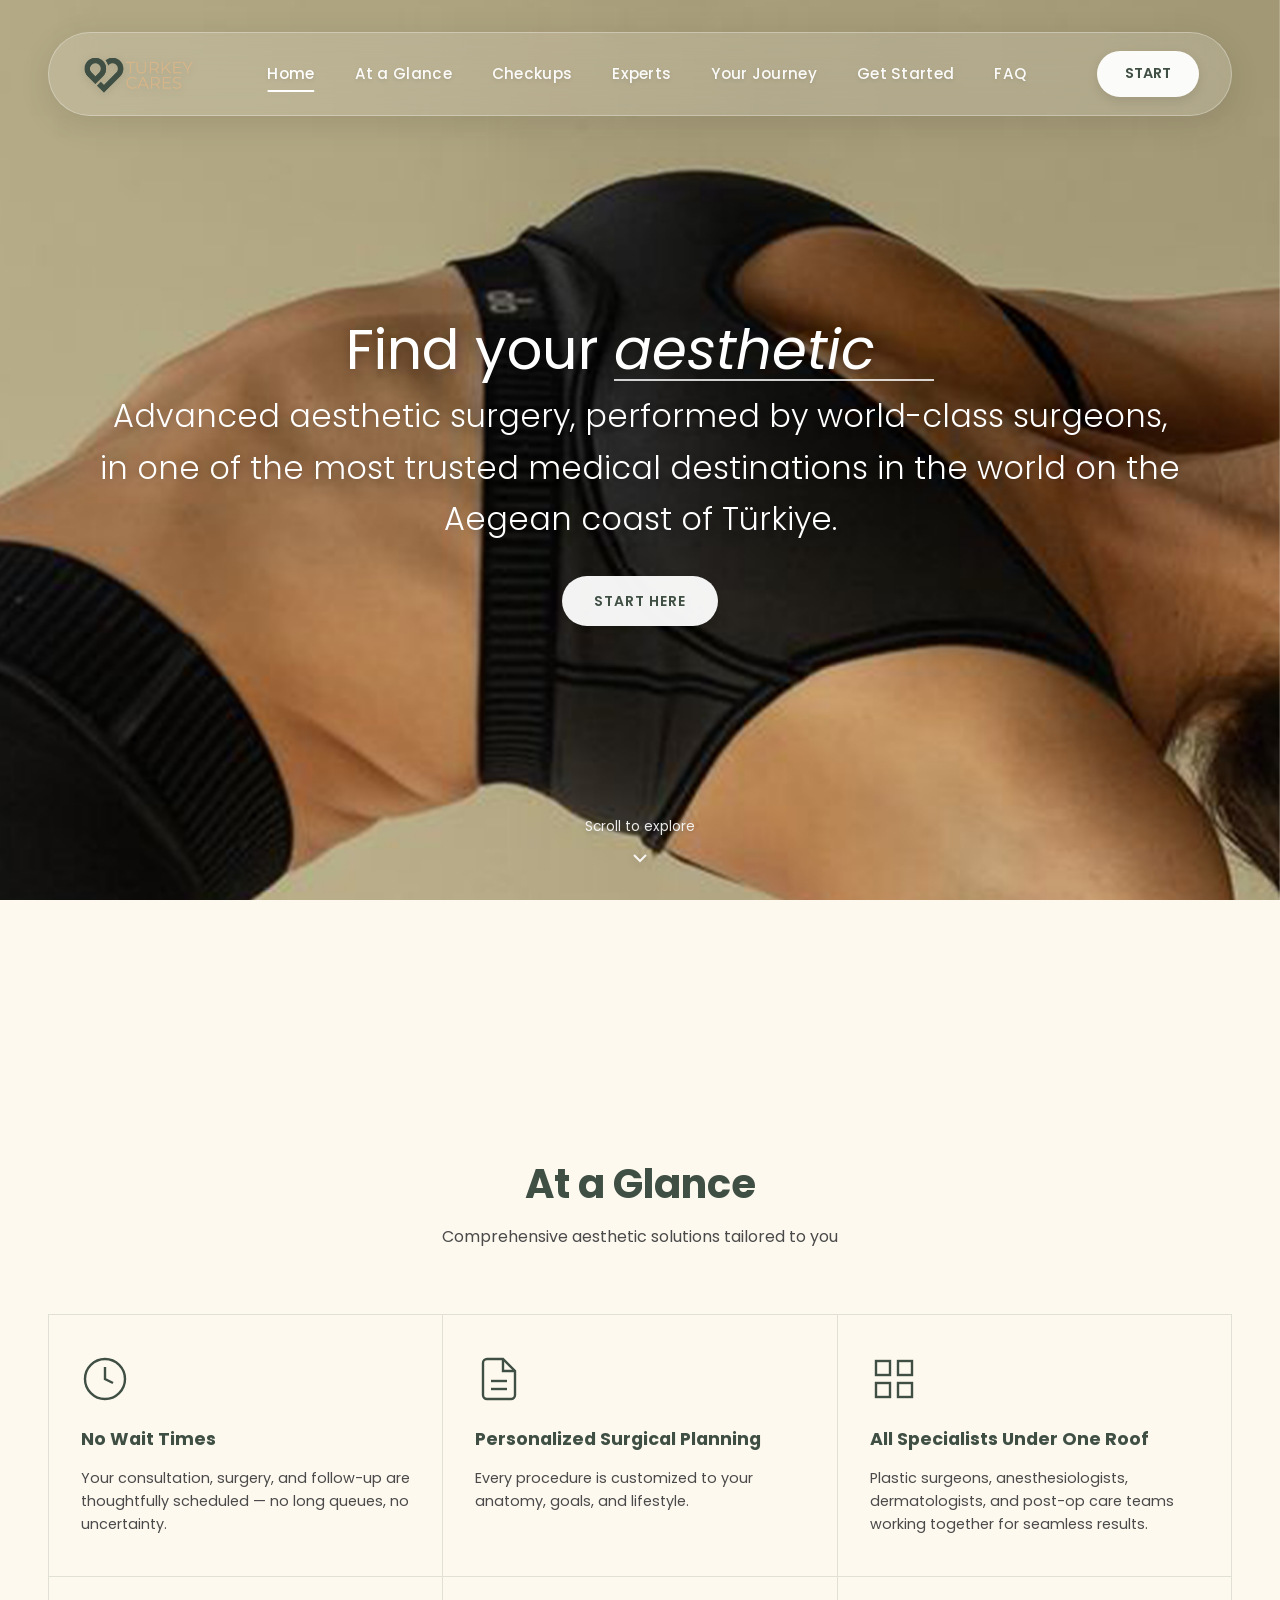
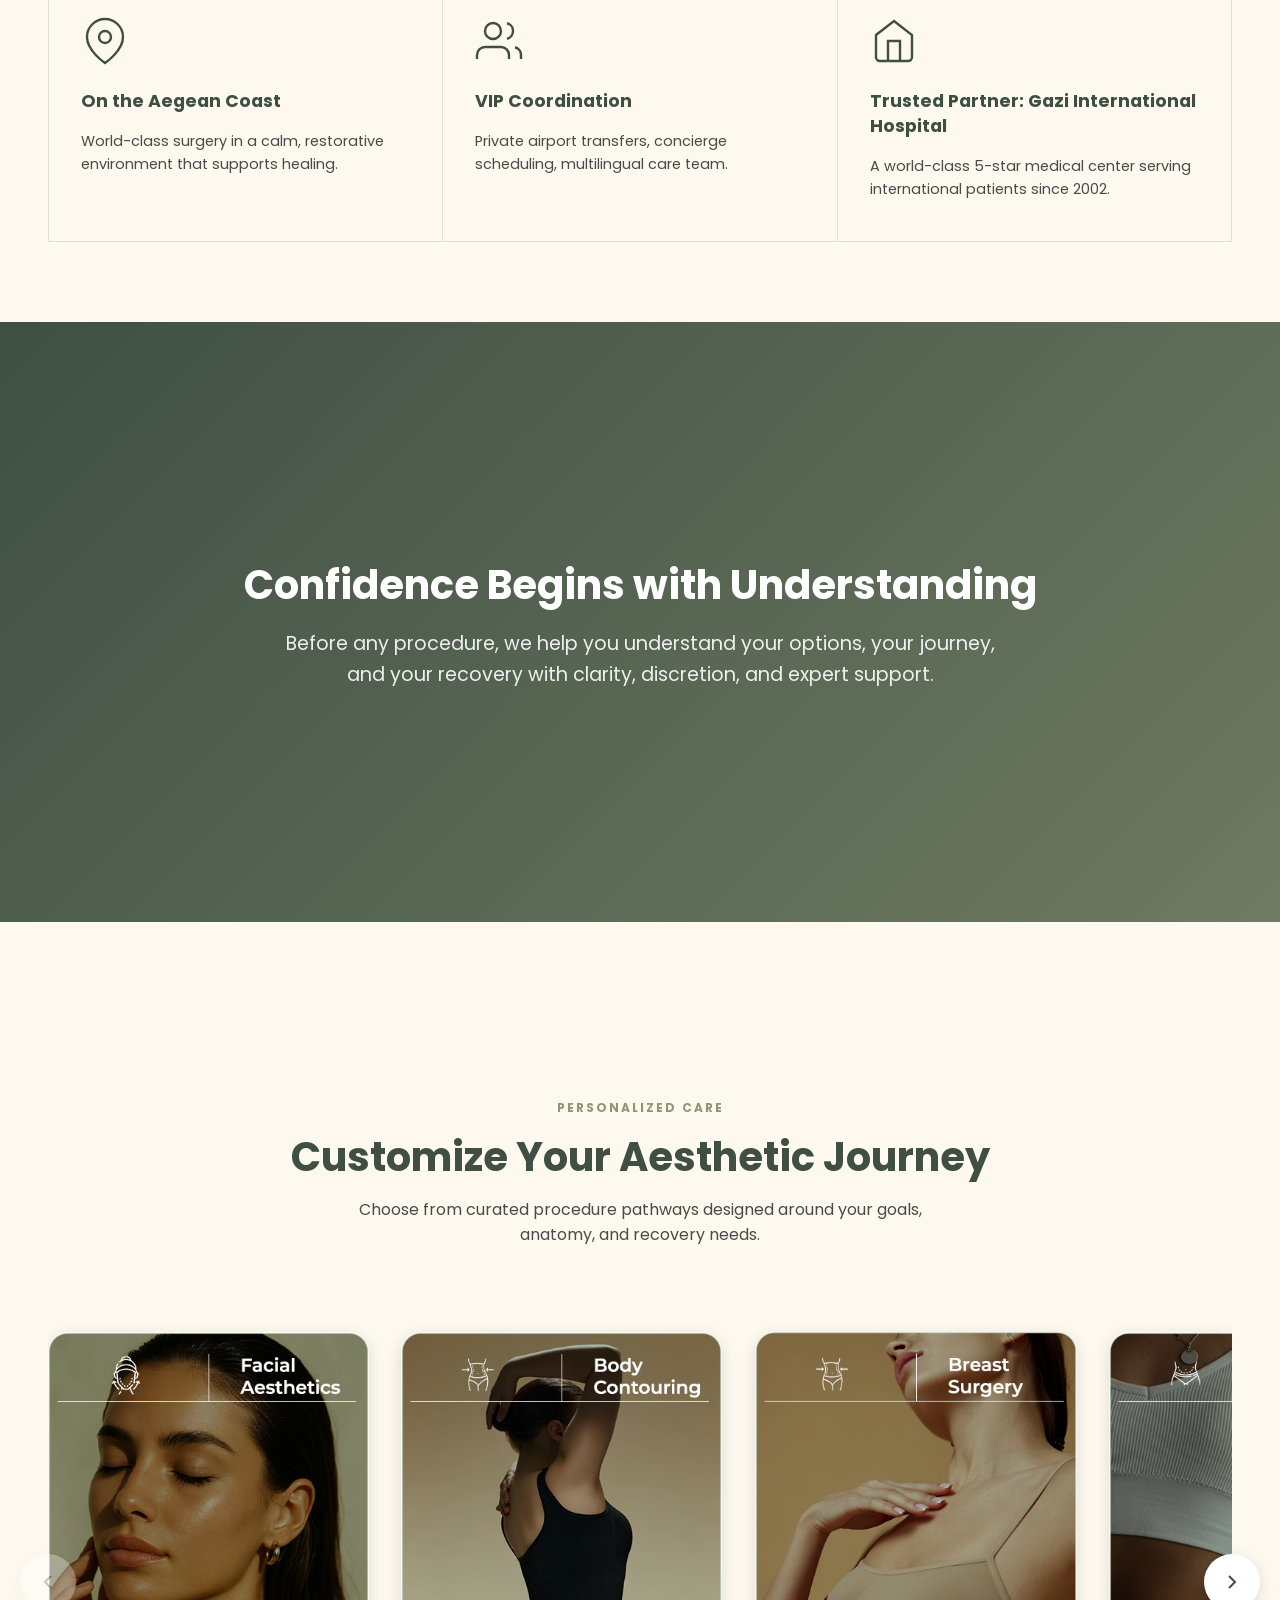
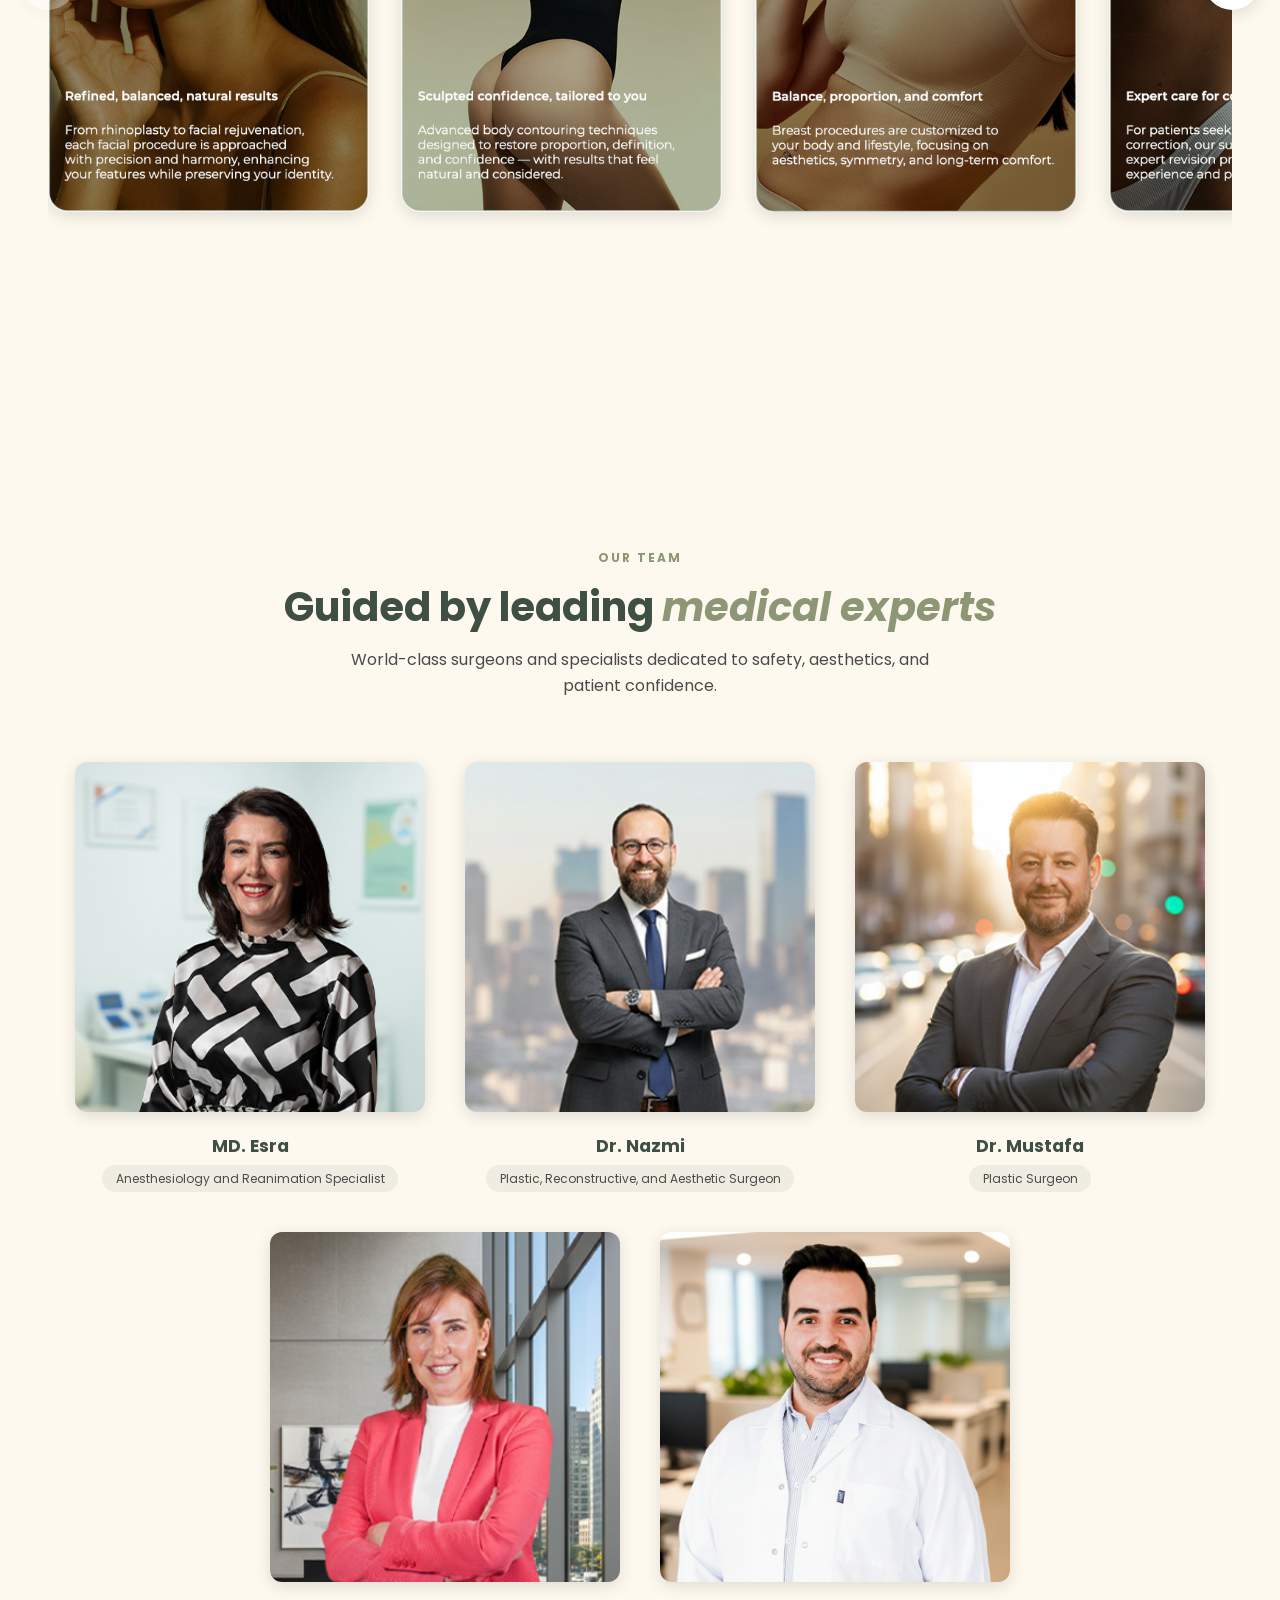
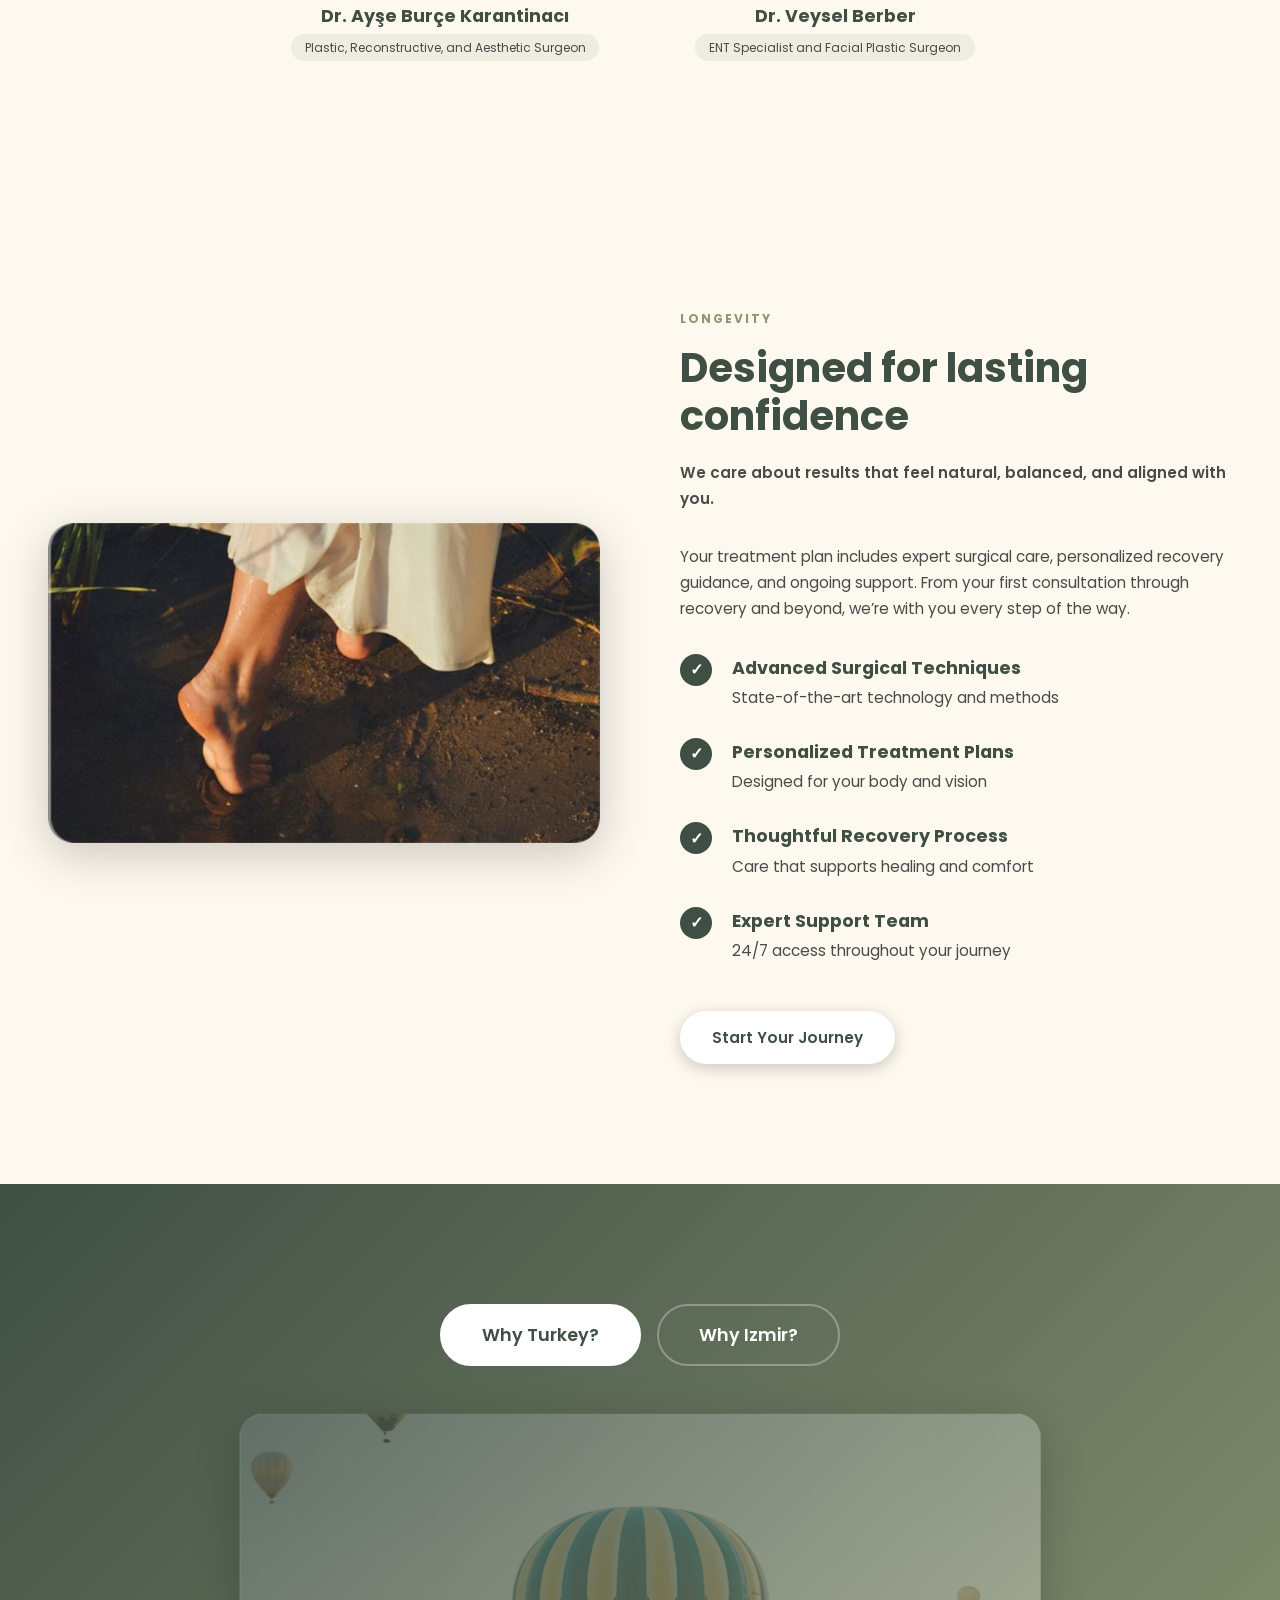
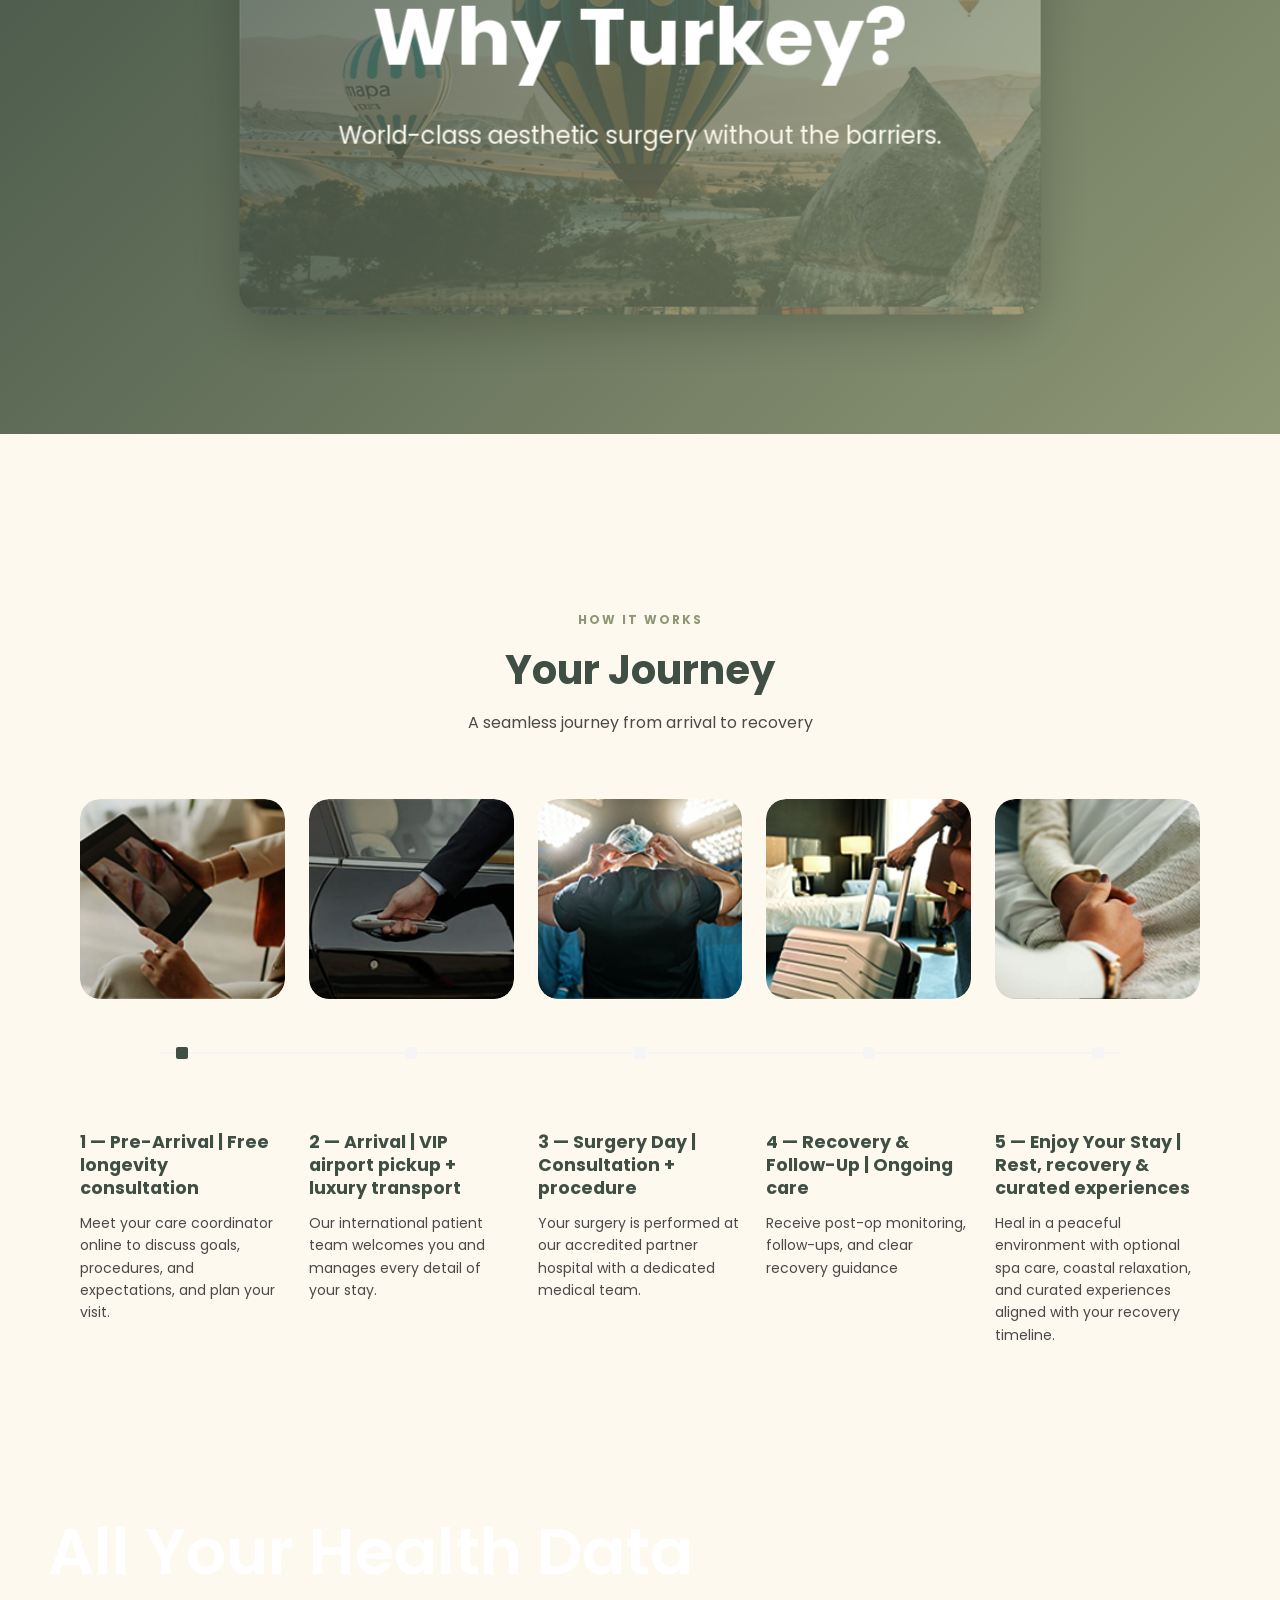
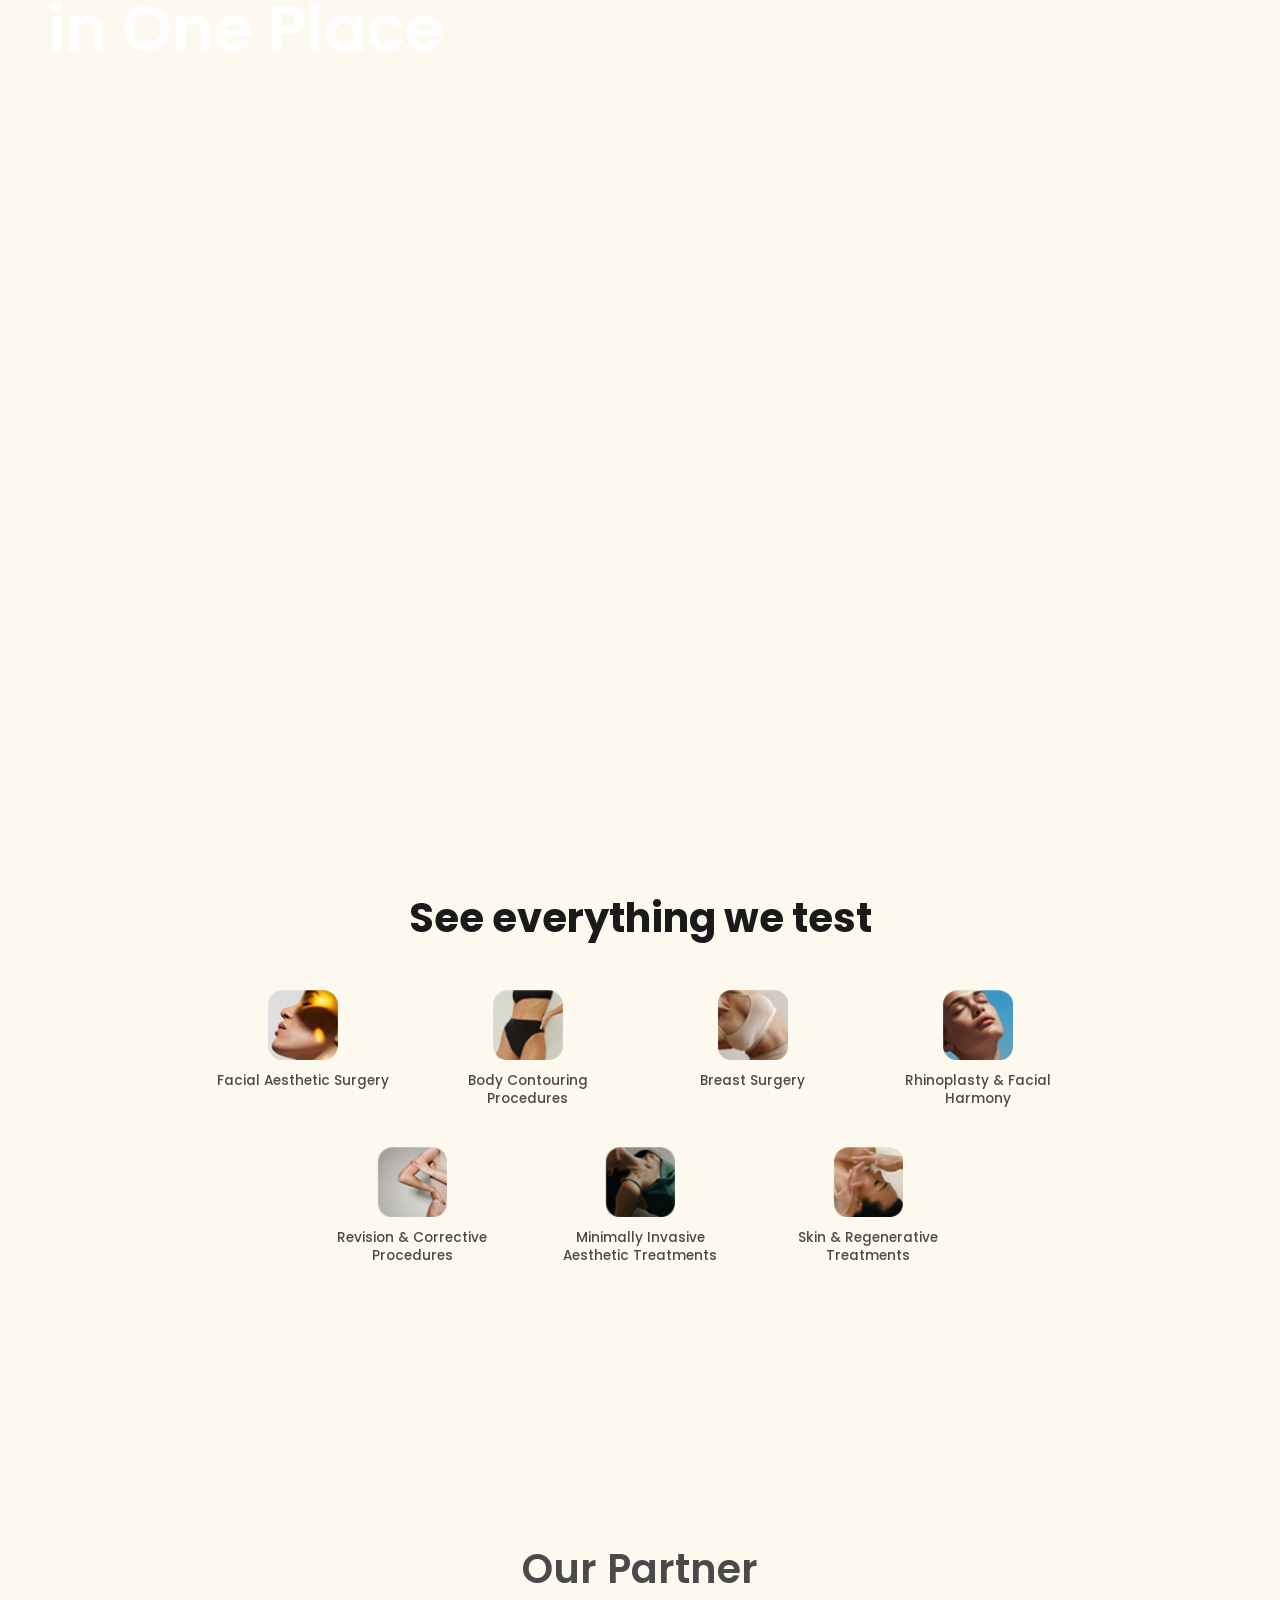
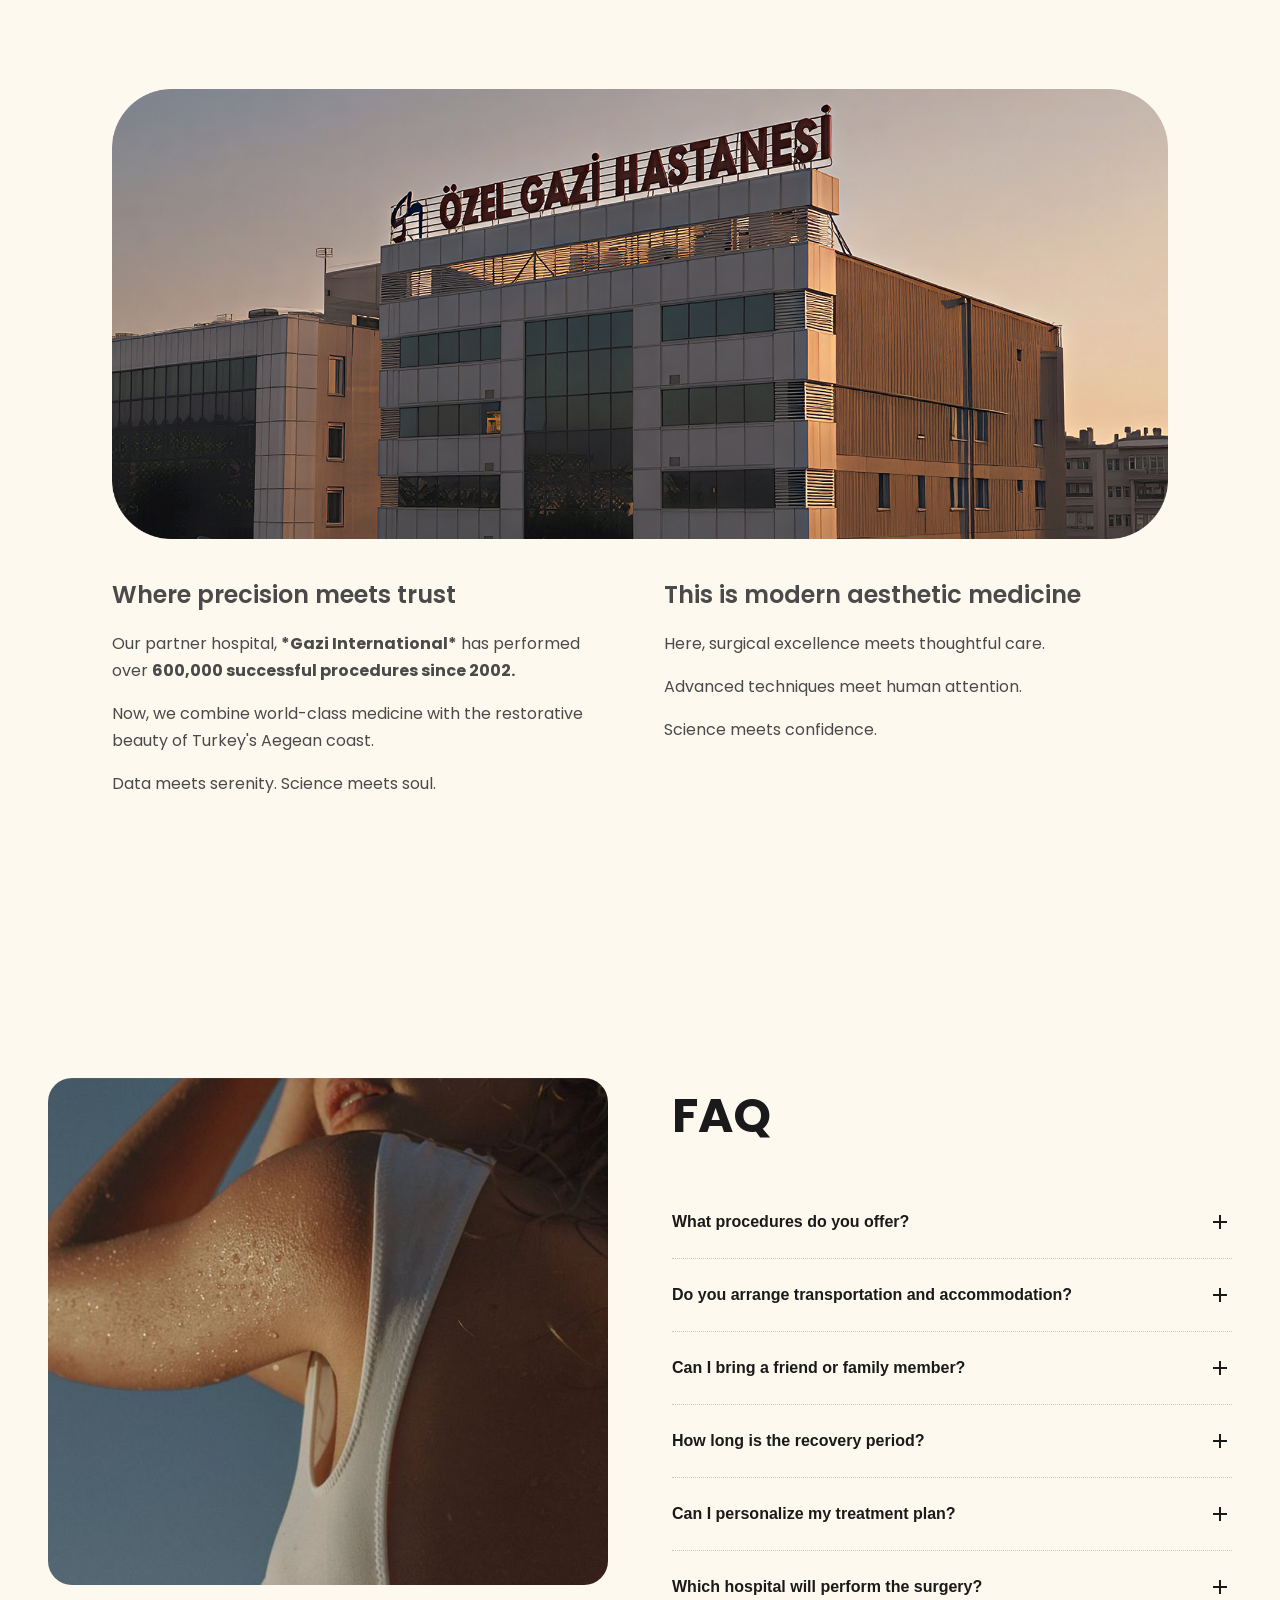
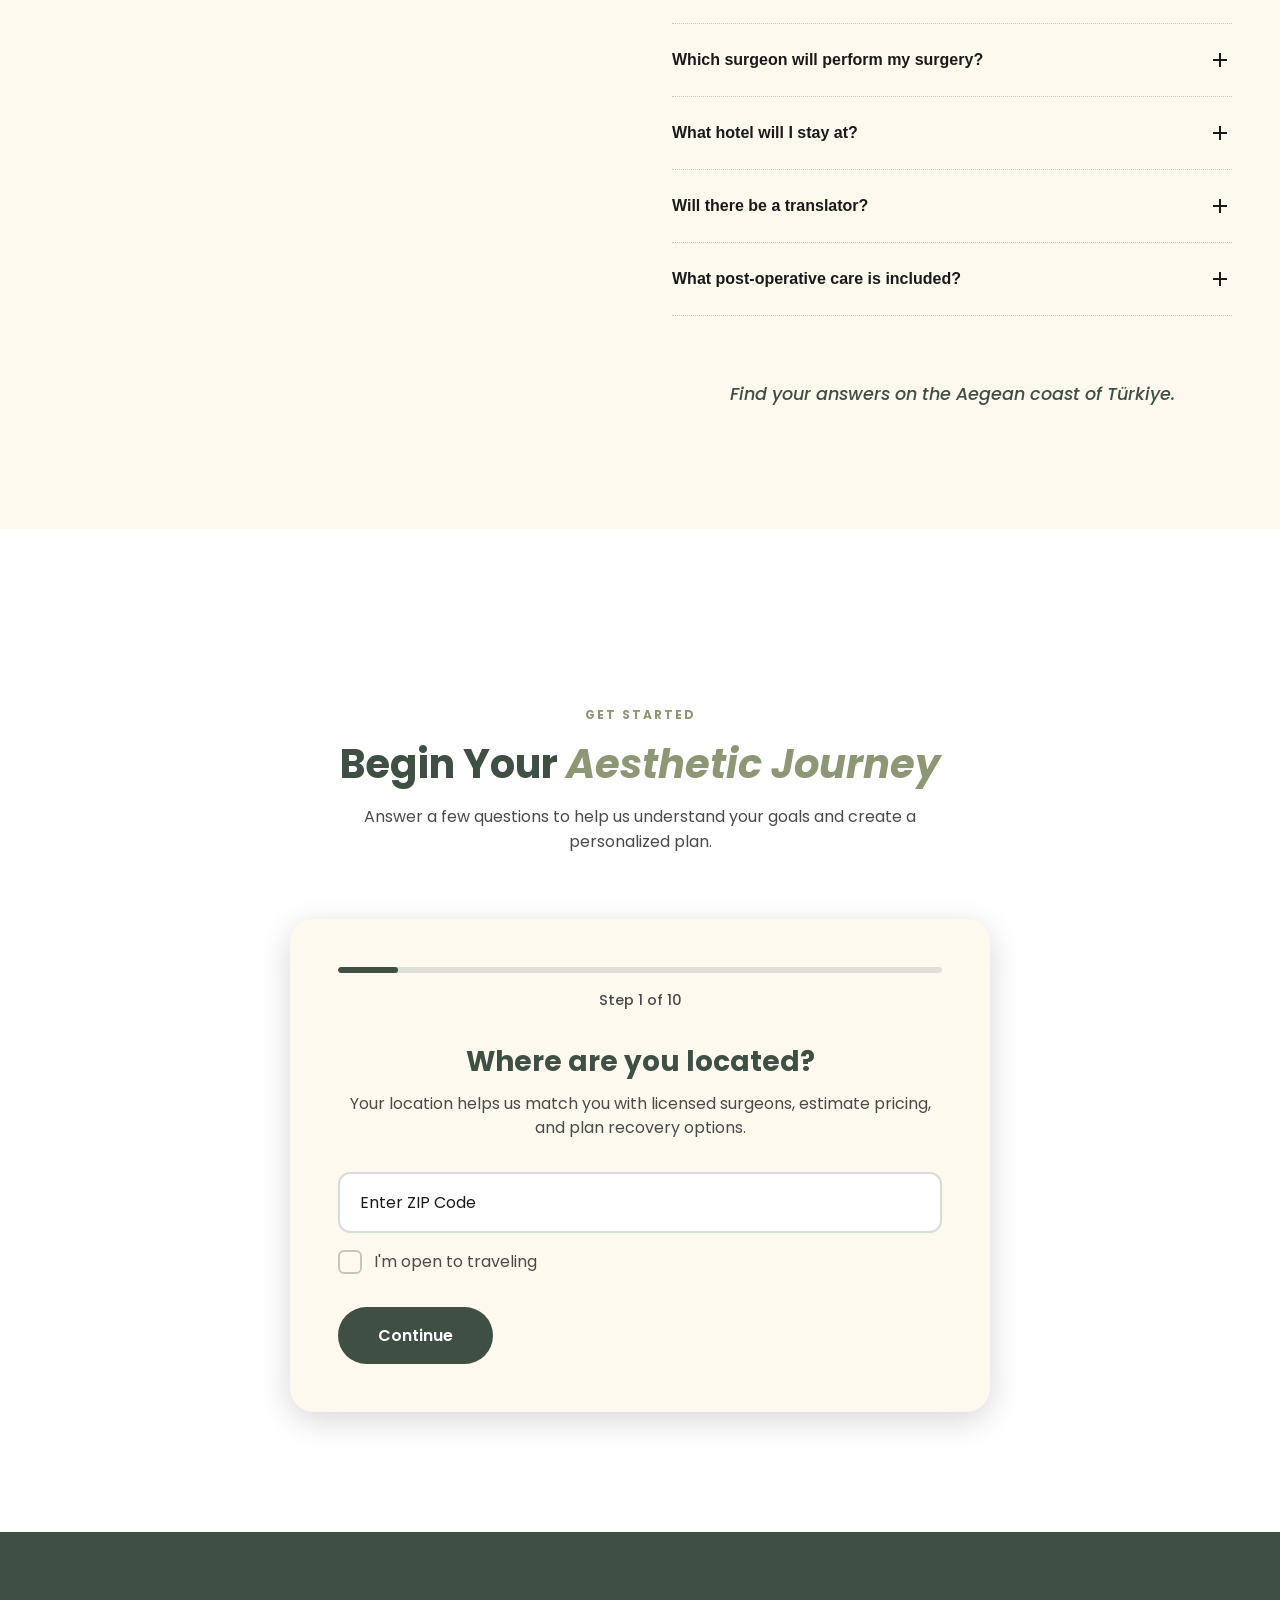
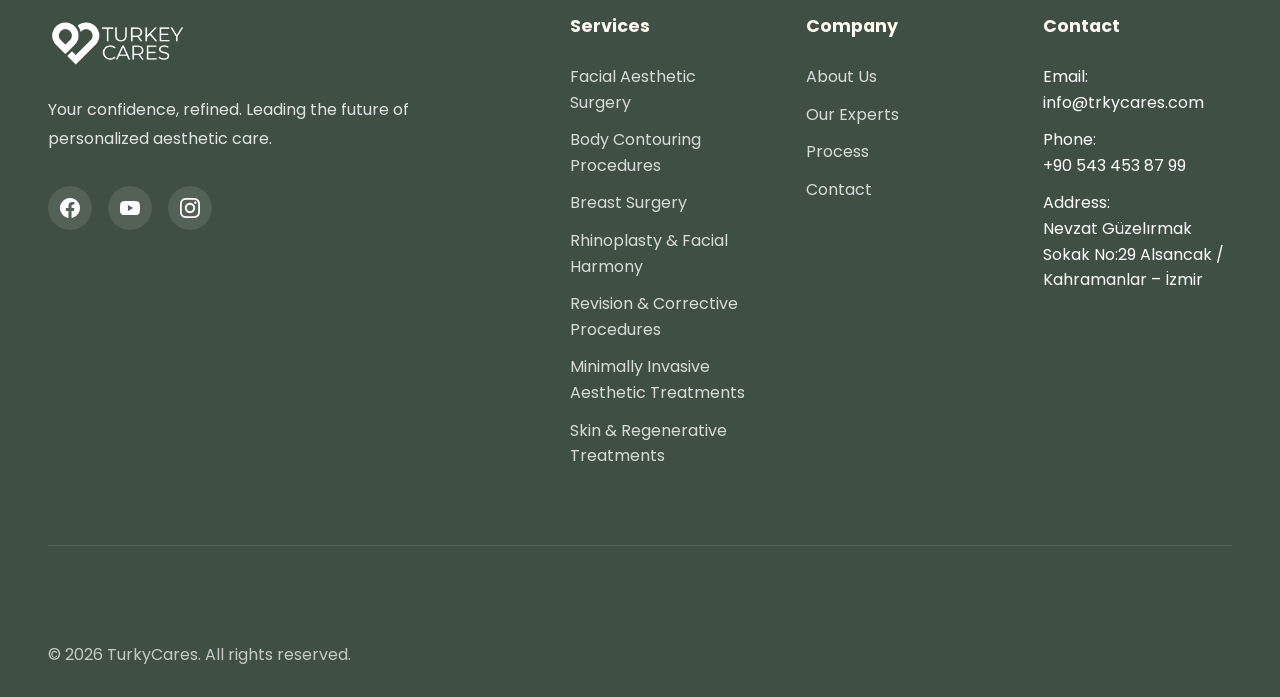
==== commit 612803da: "apply 1st changes2" ====
--- a/index.html
+++ b/index.html
@@ -345,7 +345,7 @@
                     </li>
                 </ul>
 
-                <a href="https://calendly.com/turkeycares-info/fullbodyscan" target="_blank" rel="noopener noreferrer" class="btn-primary">Start Your Journey</a>
+                <a href="#quiz" target="_blank" rel="noopener noreferrer" class="btn-primary">Start Your Journey</a>
             </div>
         </div>
     </section>
--- a/styles.css
+++ b/styles.css
@@ -2795,22 +2795,18 @@
 
     .hero {
         min-height: auto;
-        height: 55vh;
+        height: auto;
+        aspect-ratio: 3 / 4;
         padding: 0 1.5rem;
         padding-top: 1.5rem;
-        margin-top: 80px;
+        margin-top: 100px;
         align-items: flex-start;
         justify-content: flex-start;
-        border-radius: 16px;
-        margin-left: 1rem;
-        margin-right: 1rem;
-        overflow: hidden;
     }
 
     .hero-image {
         object-fit: cover;
         object-position: center center;
-        border-radius: 16px;
     }
 
     .hero-content {
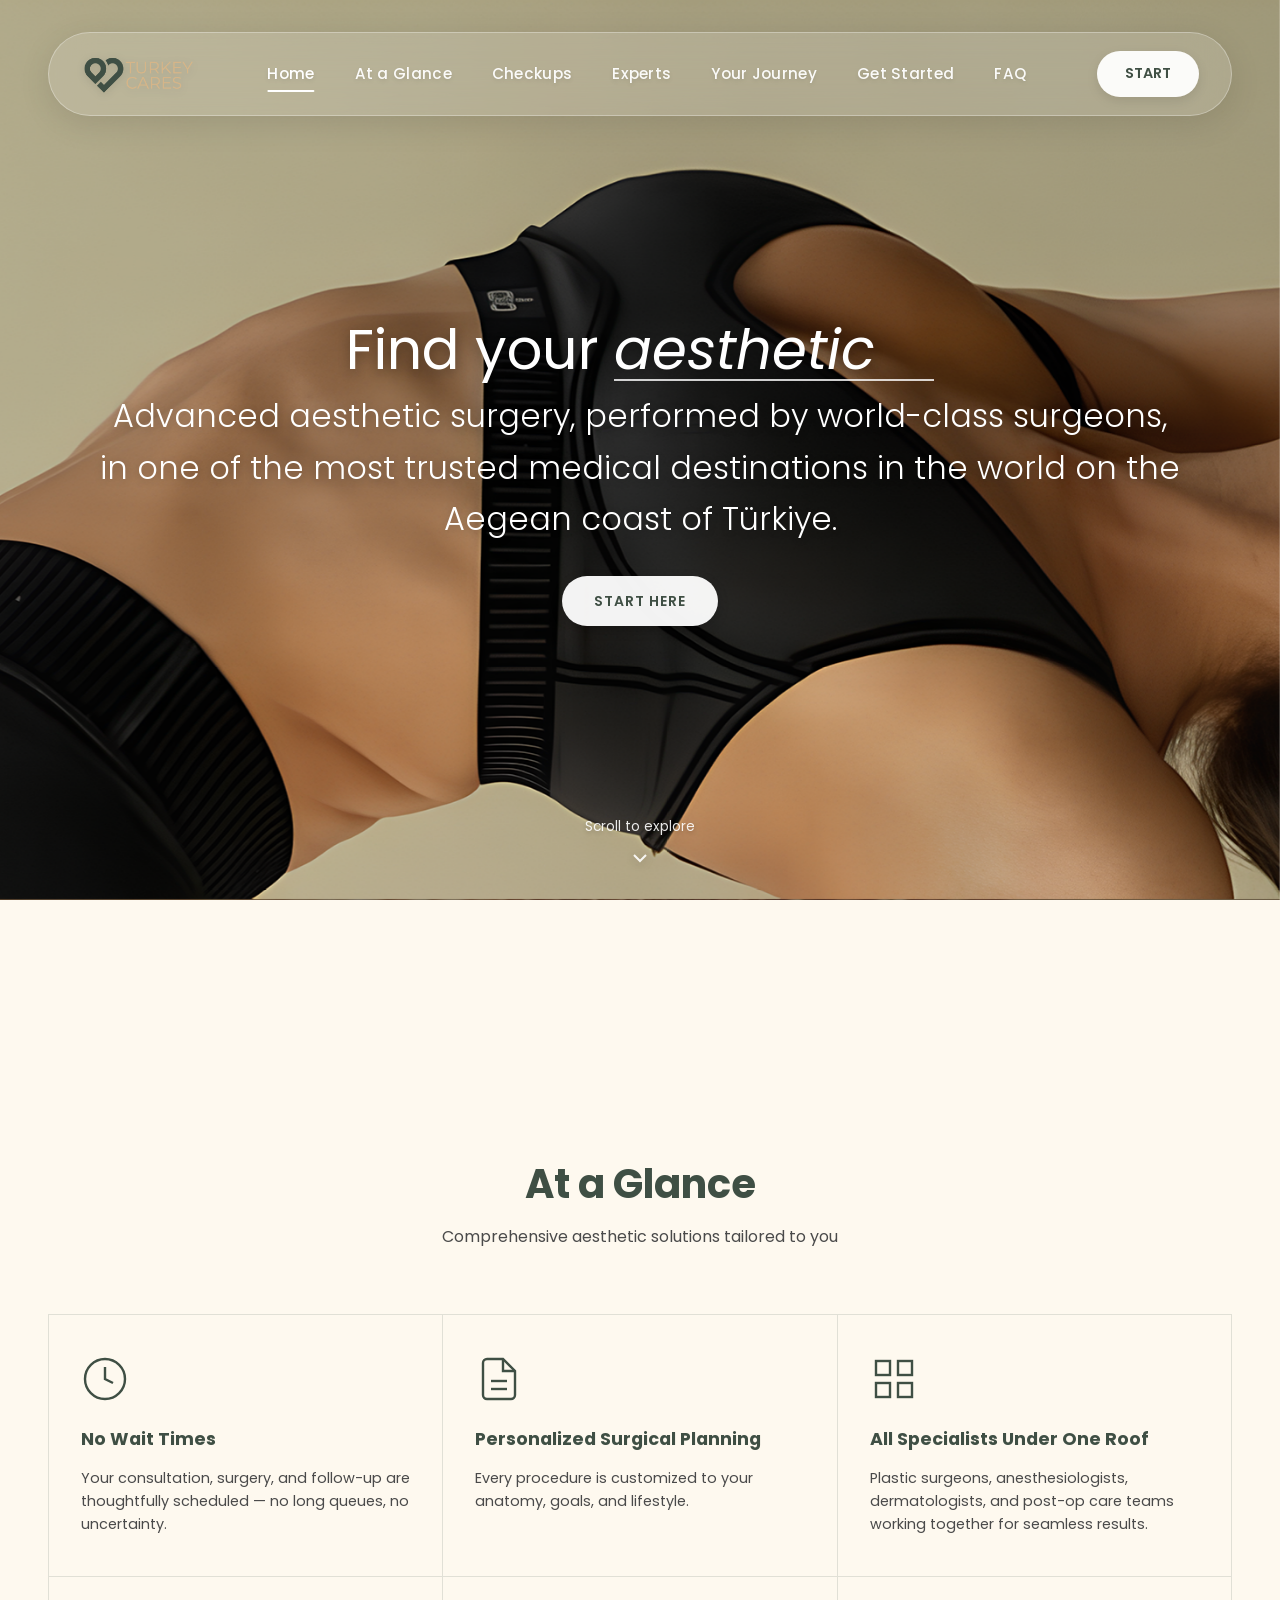
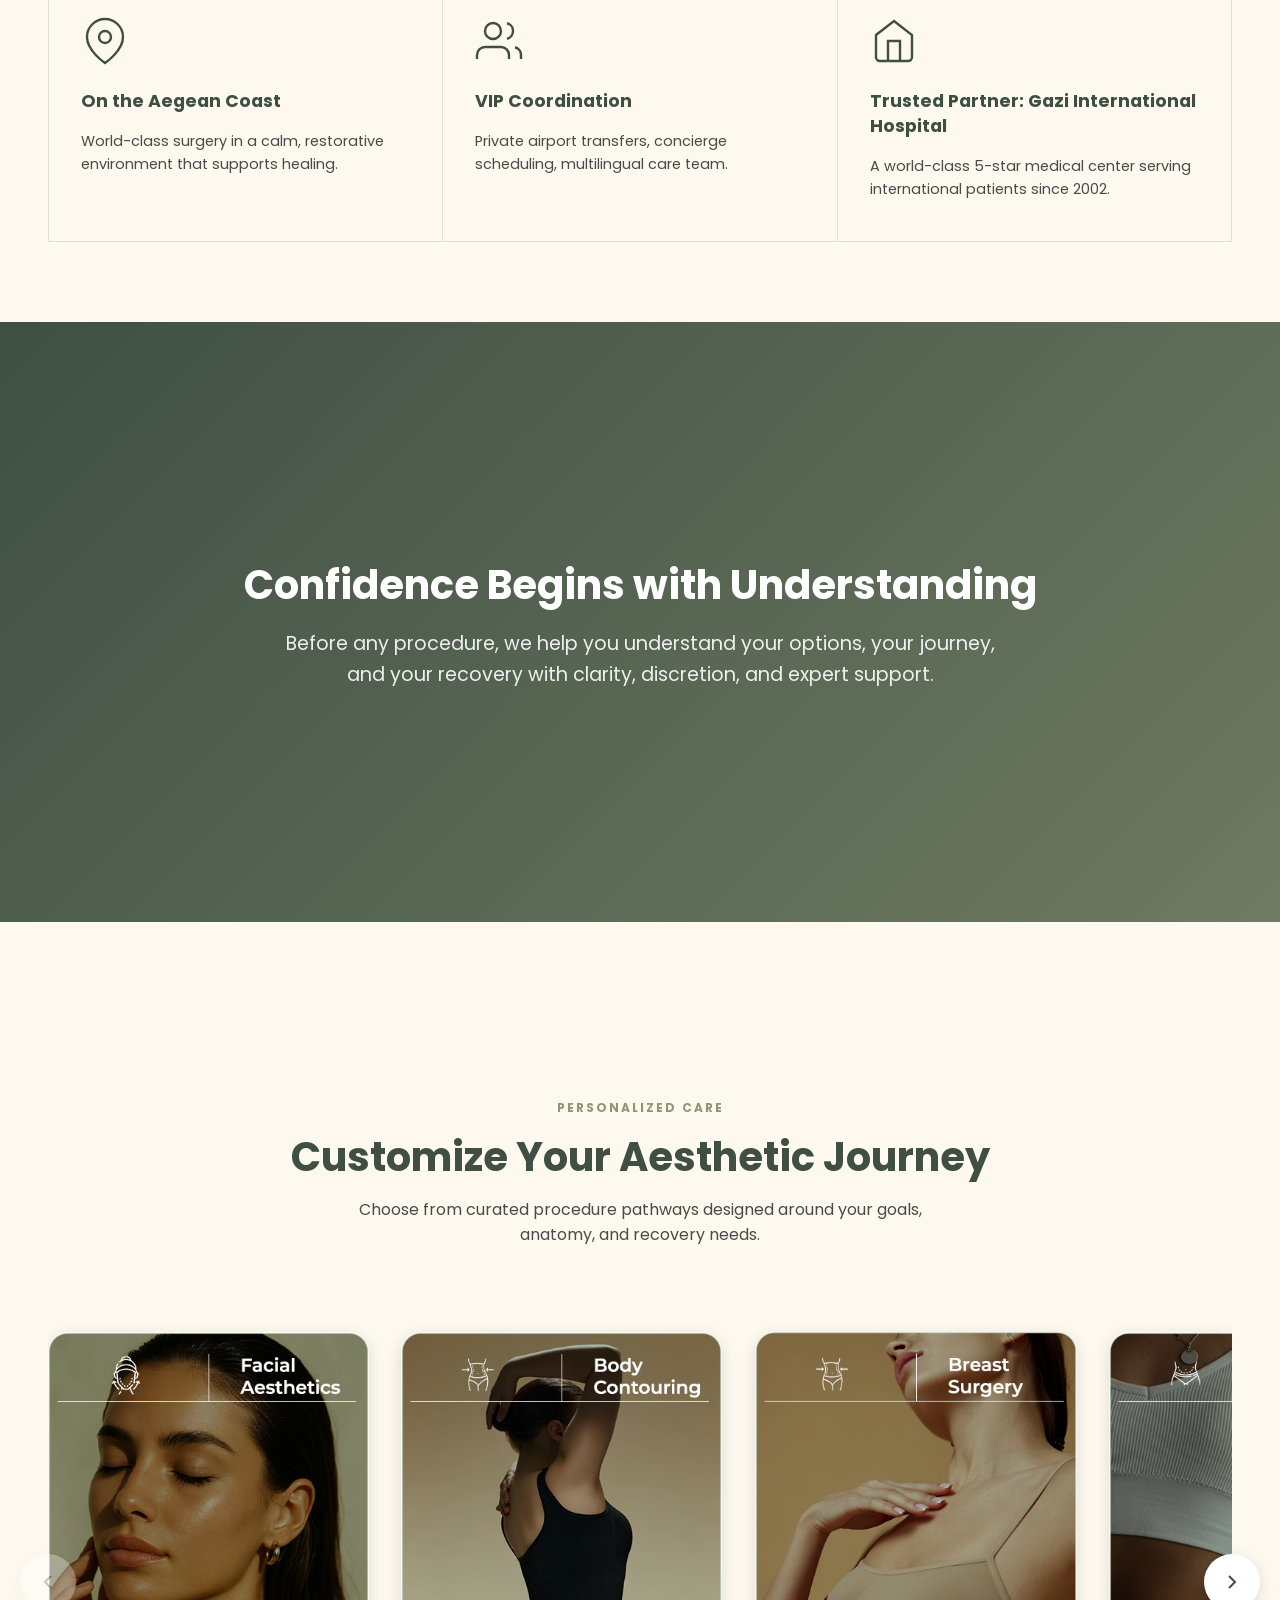
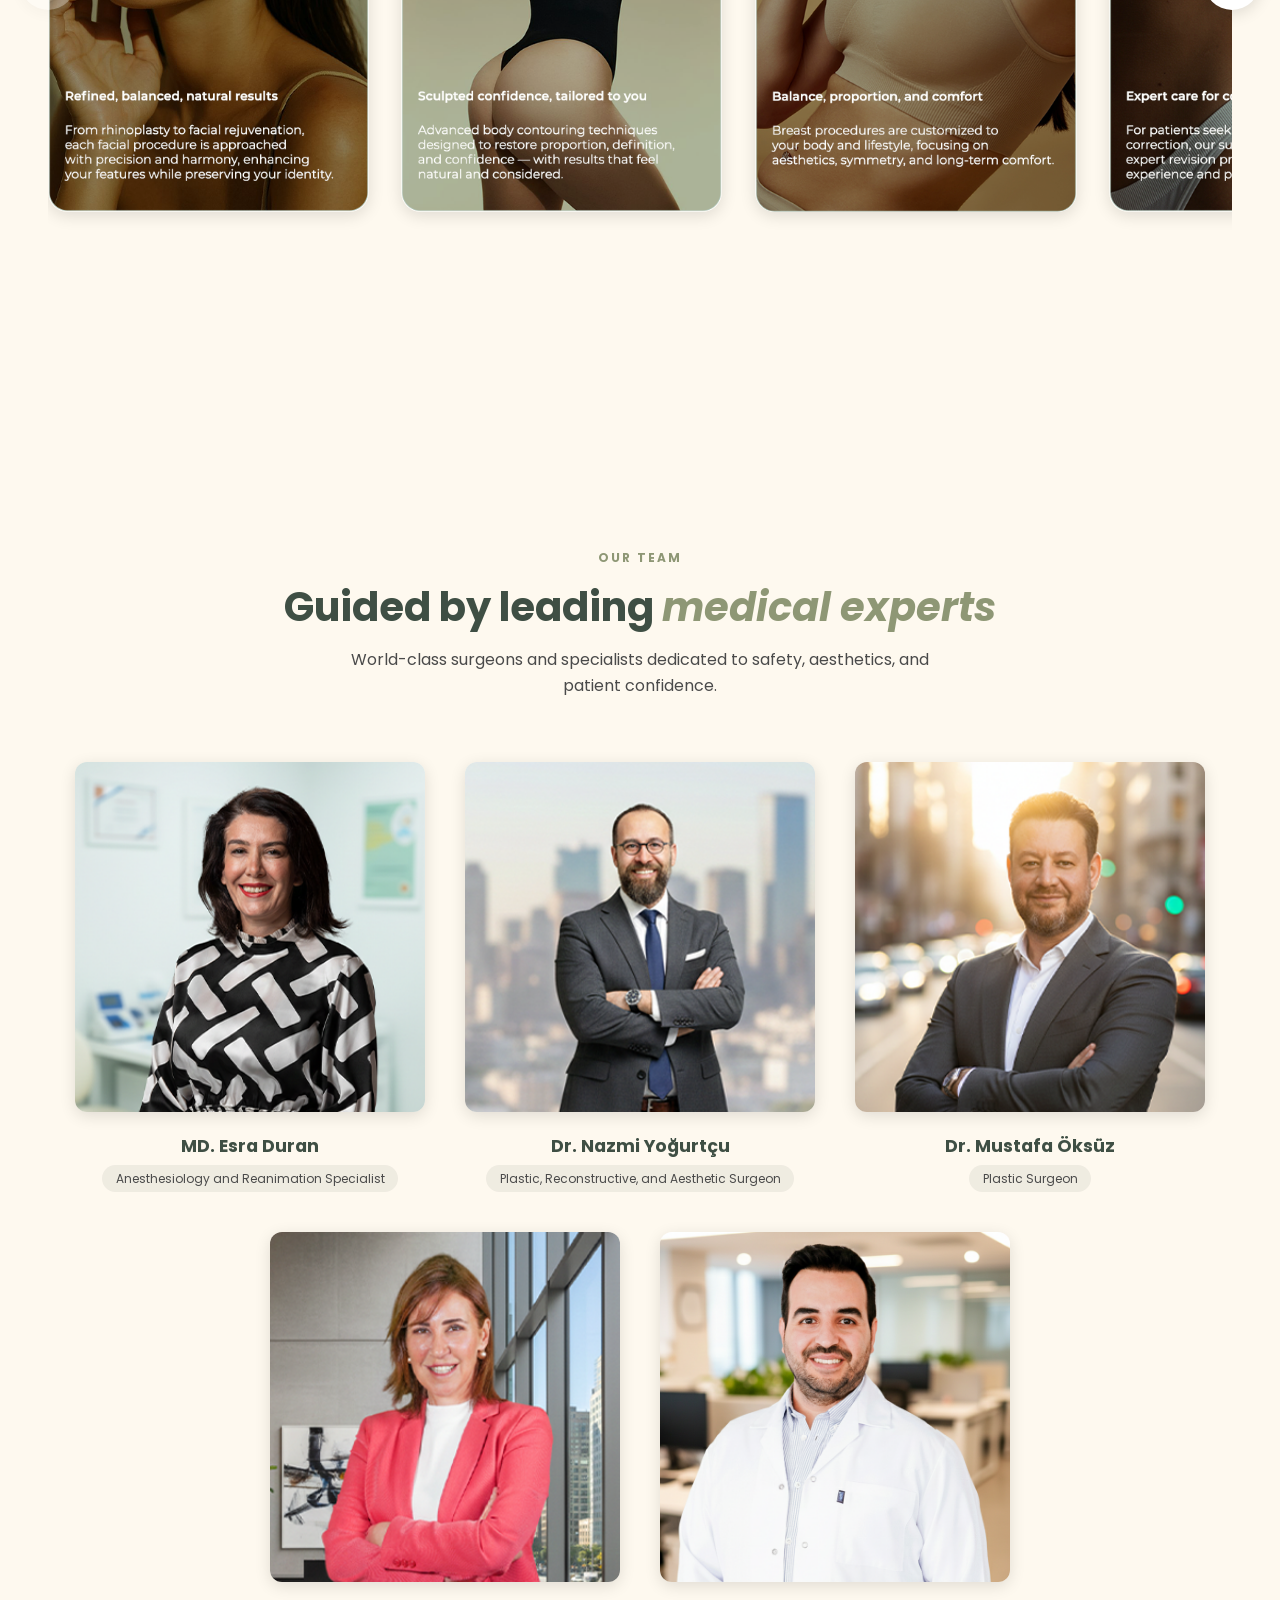
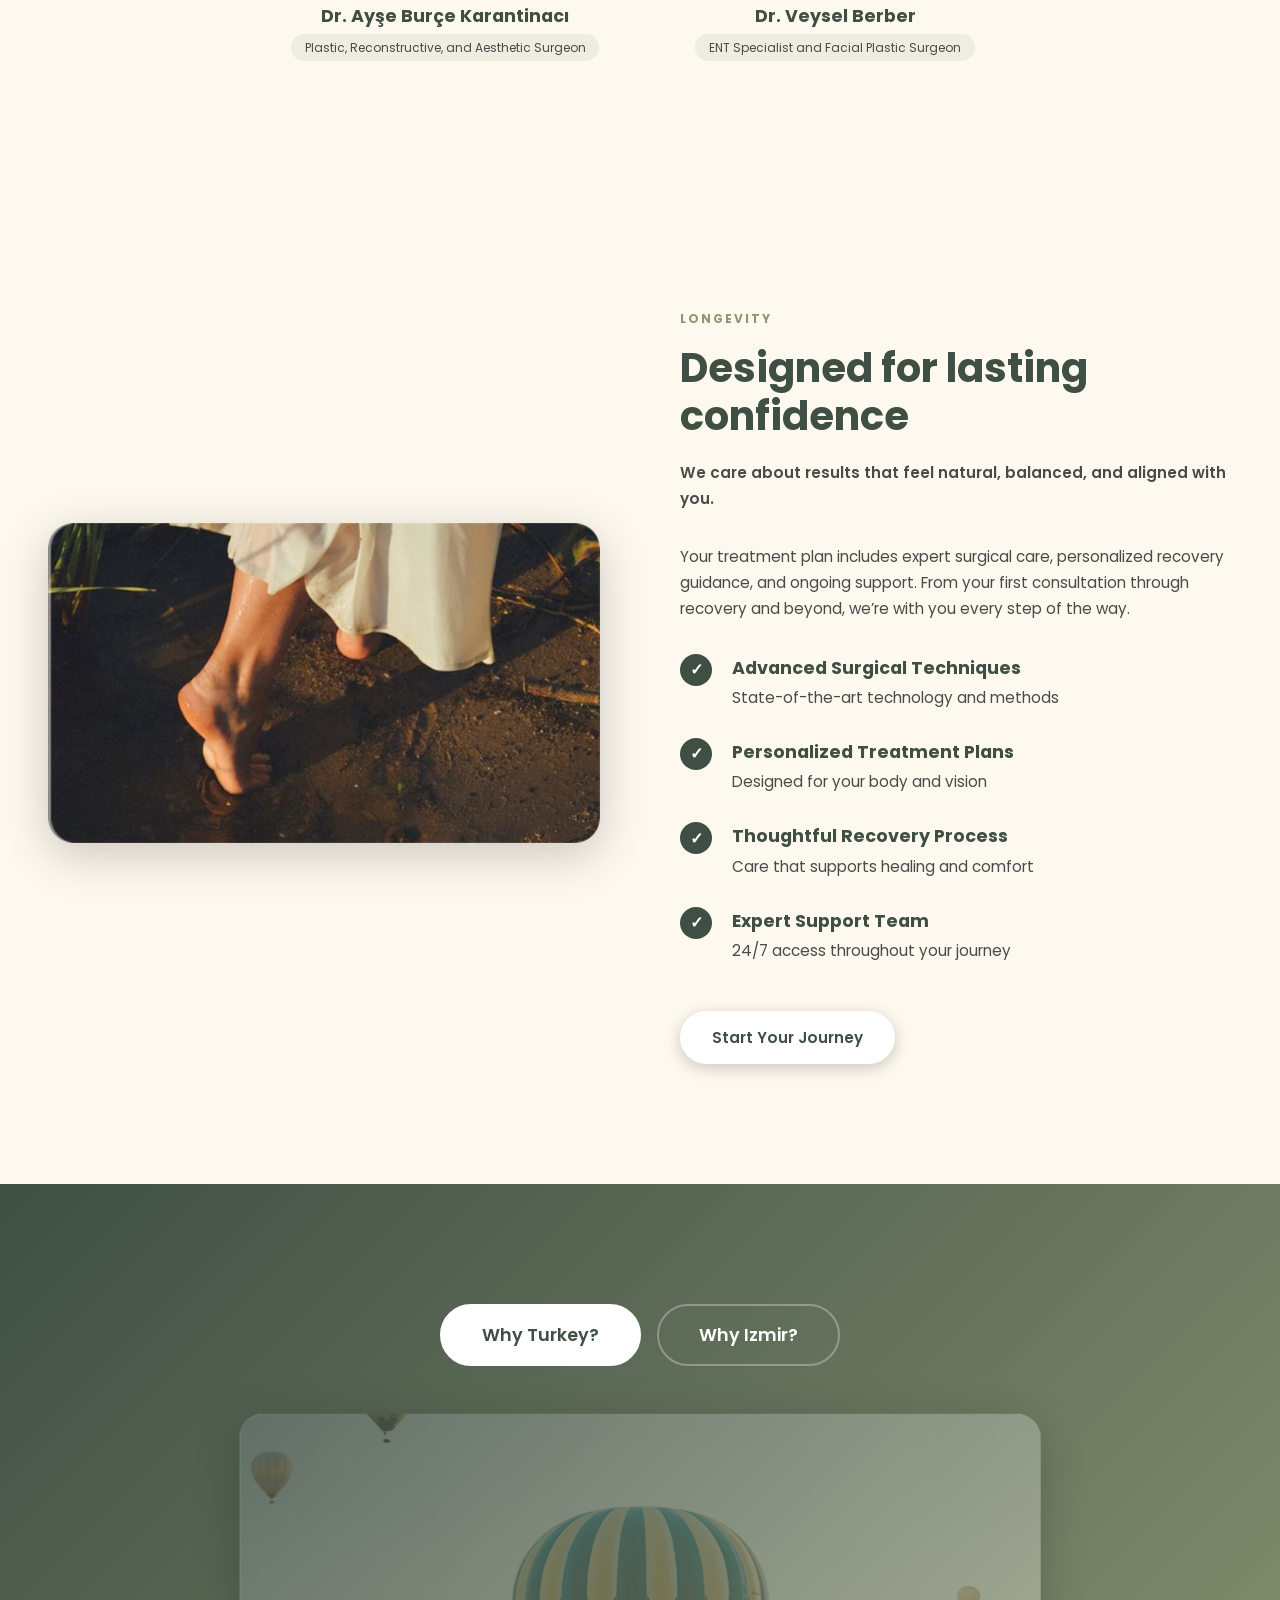
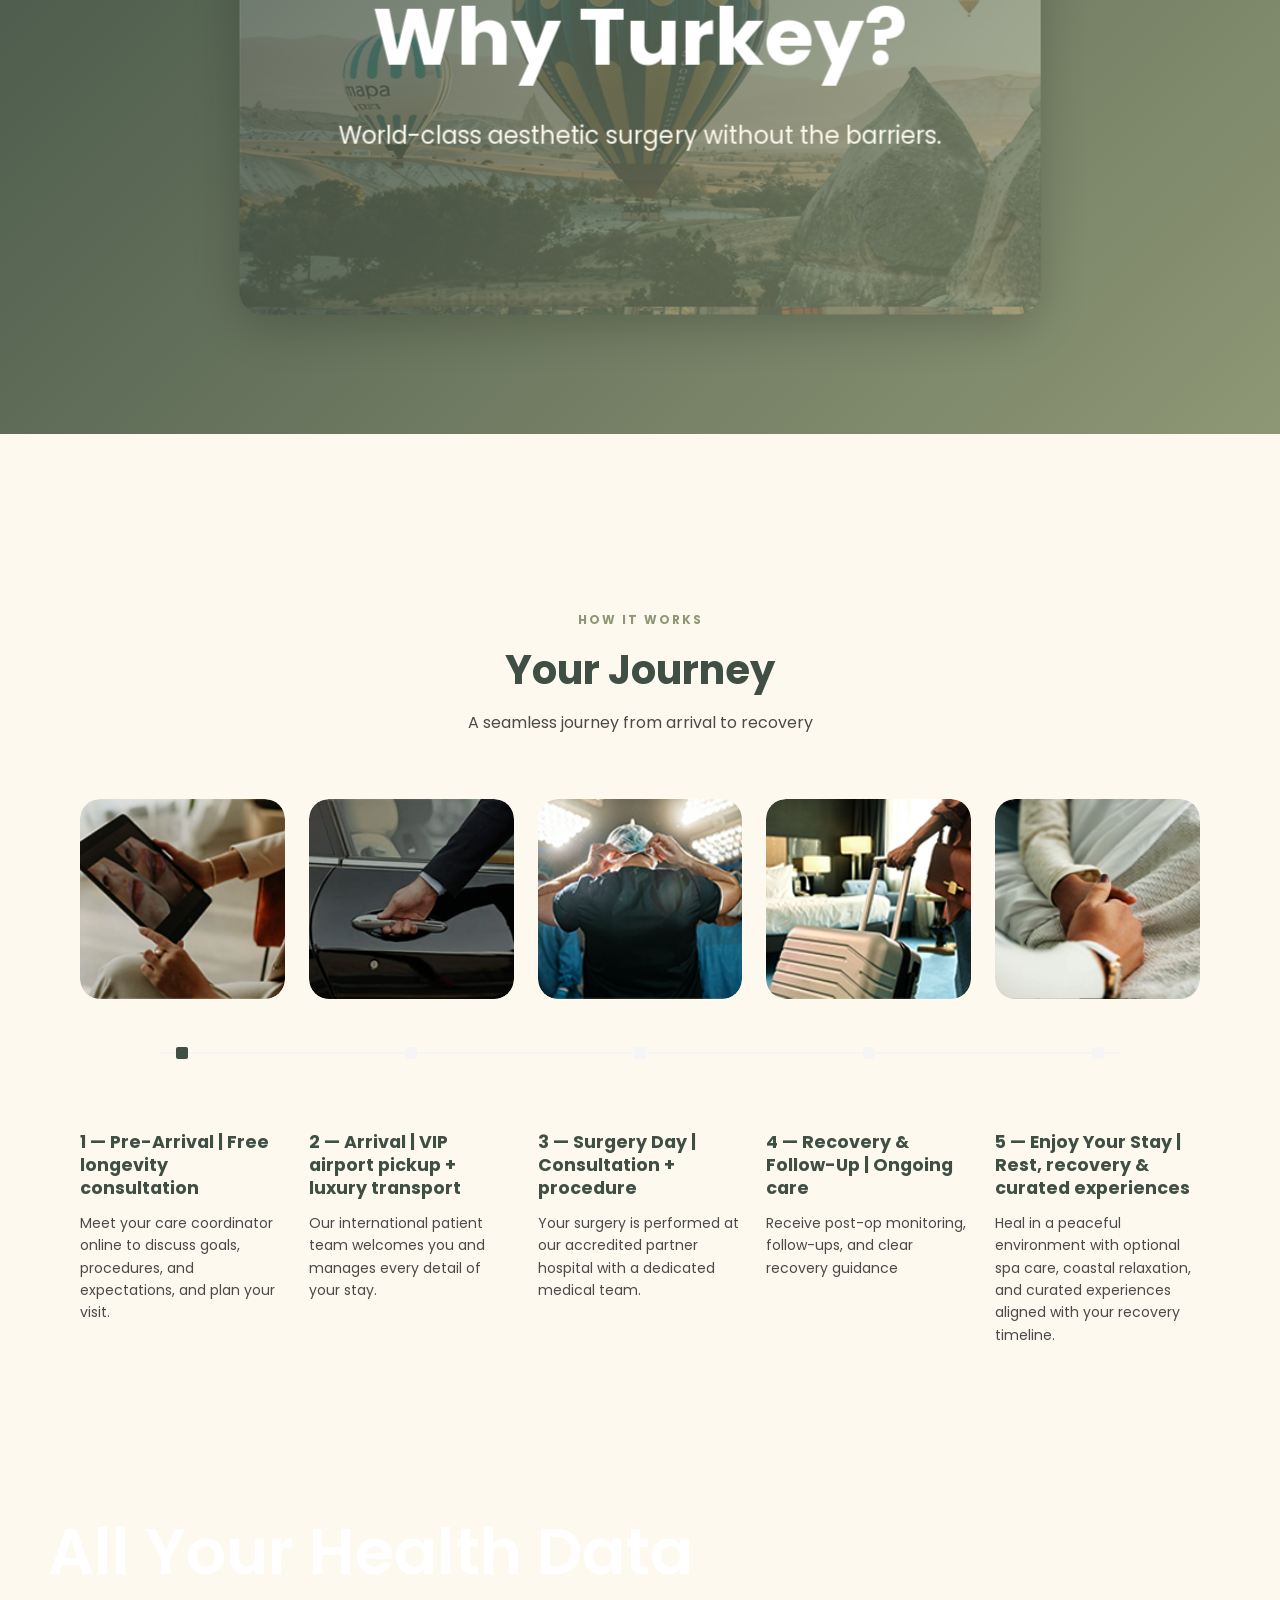
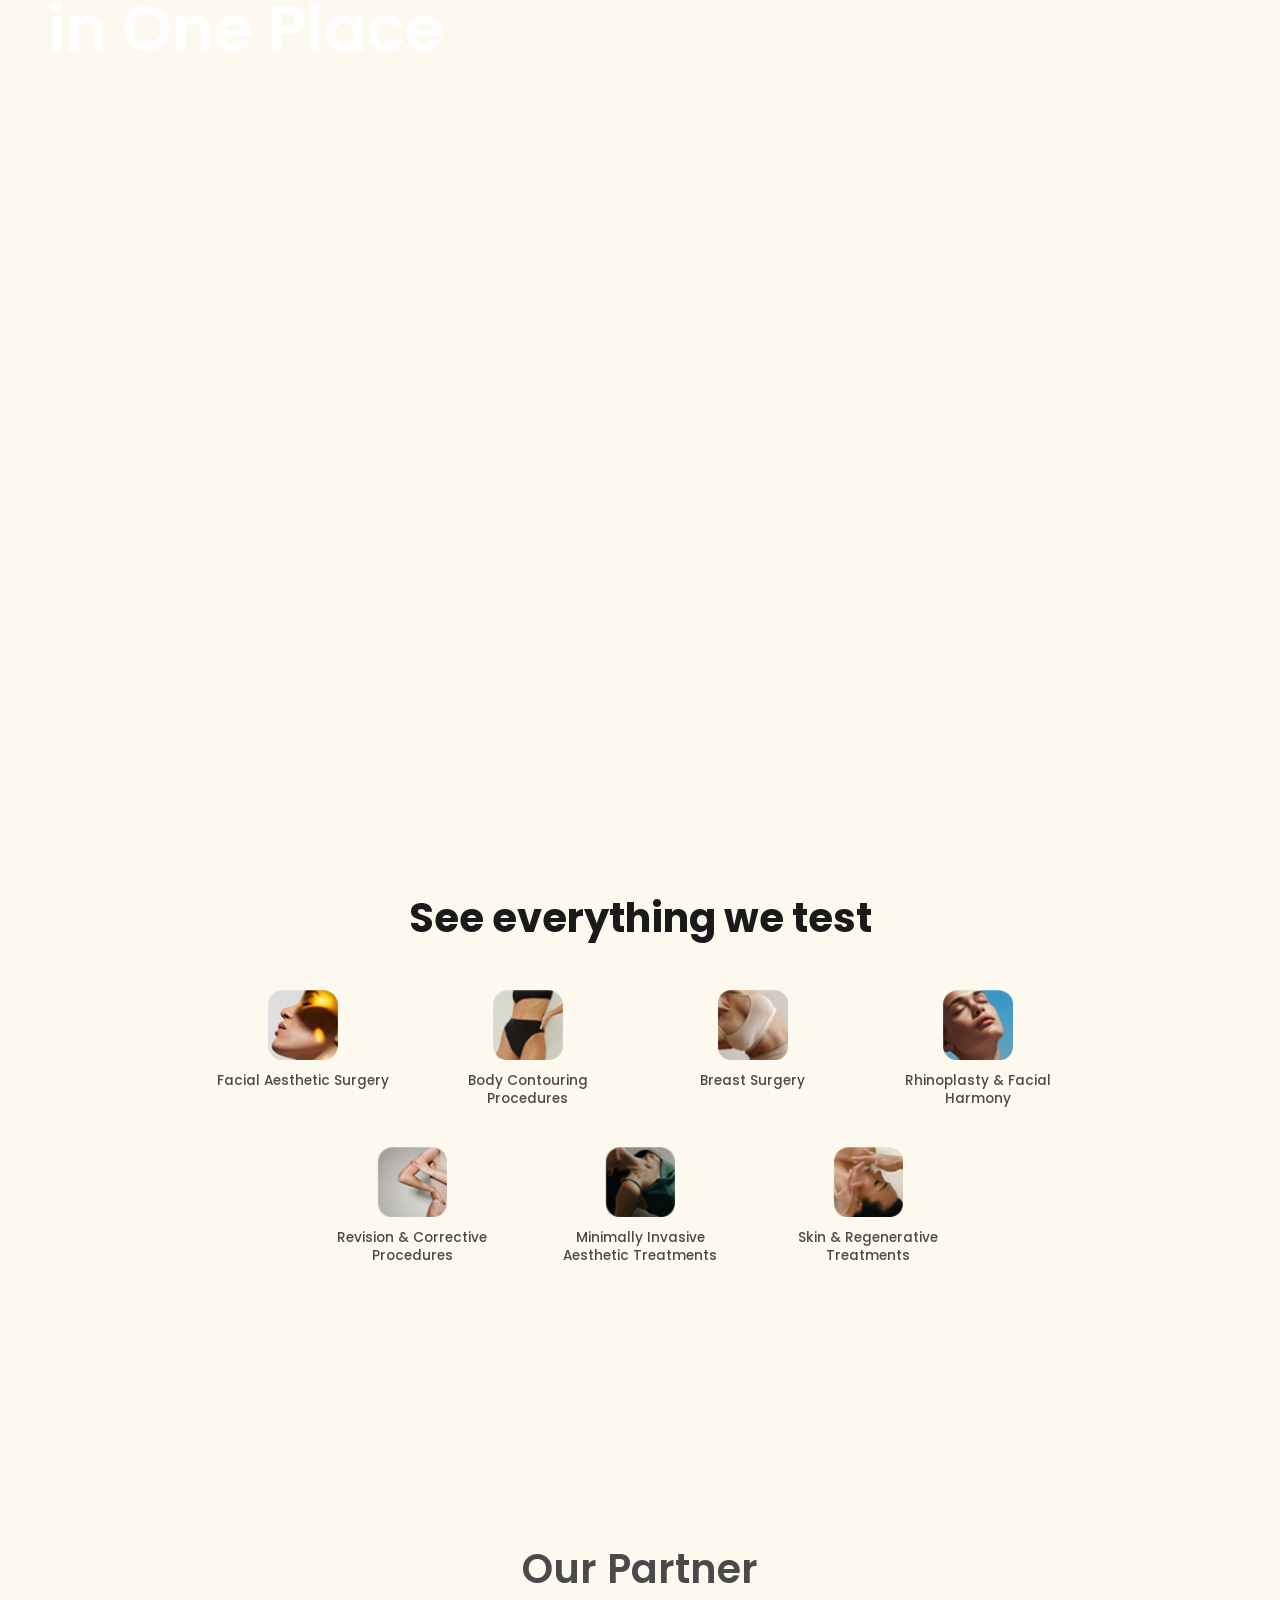
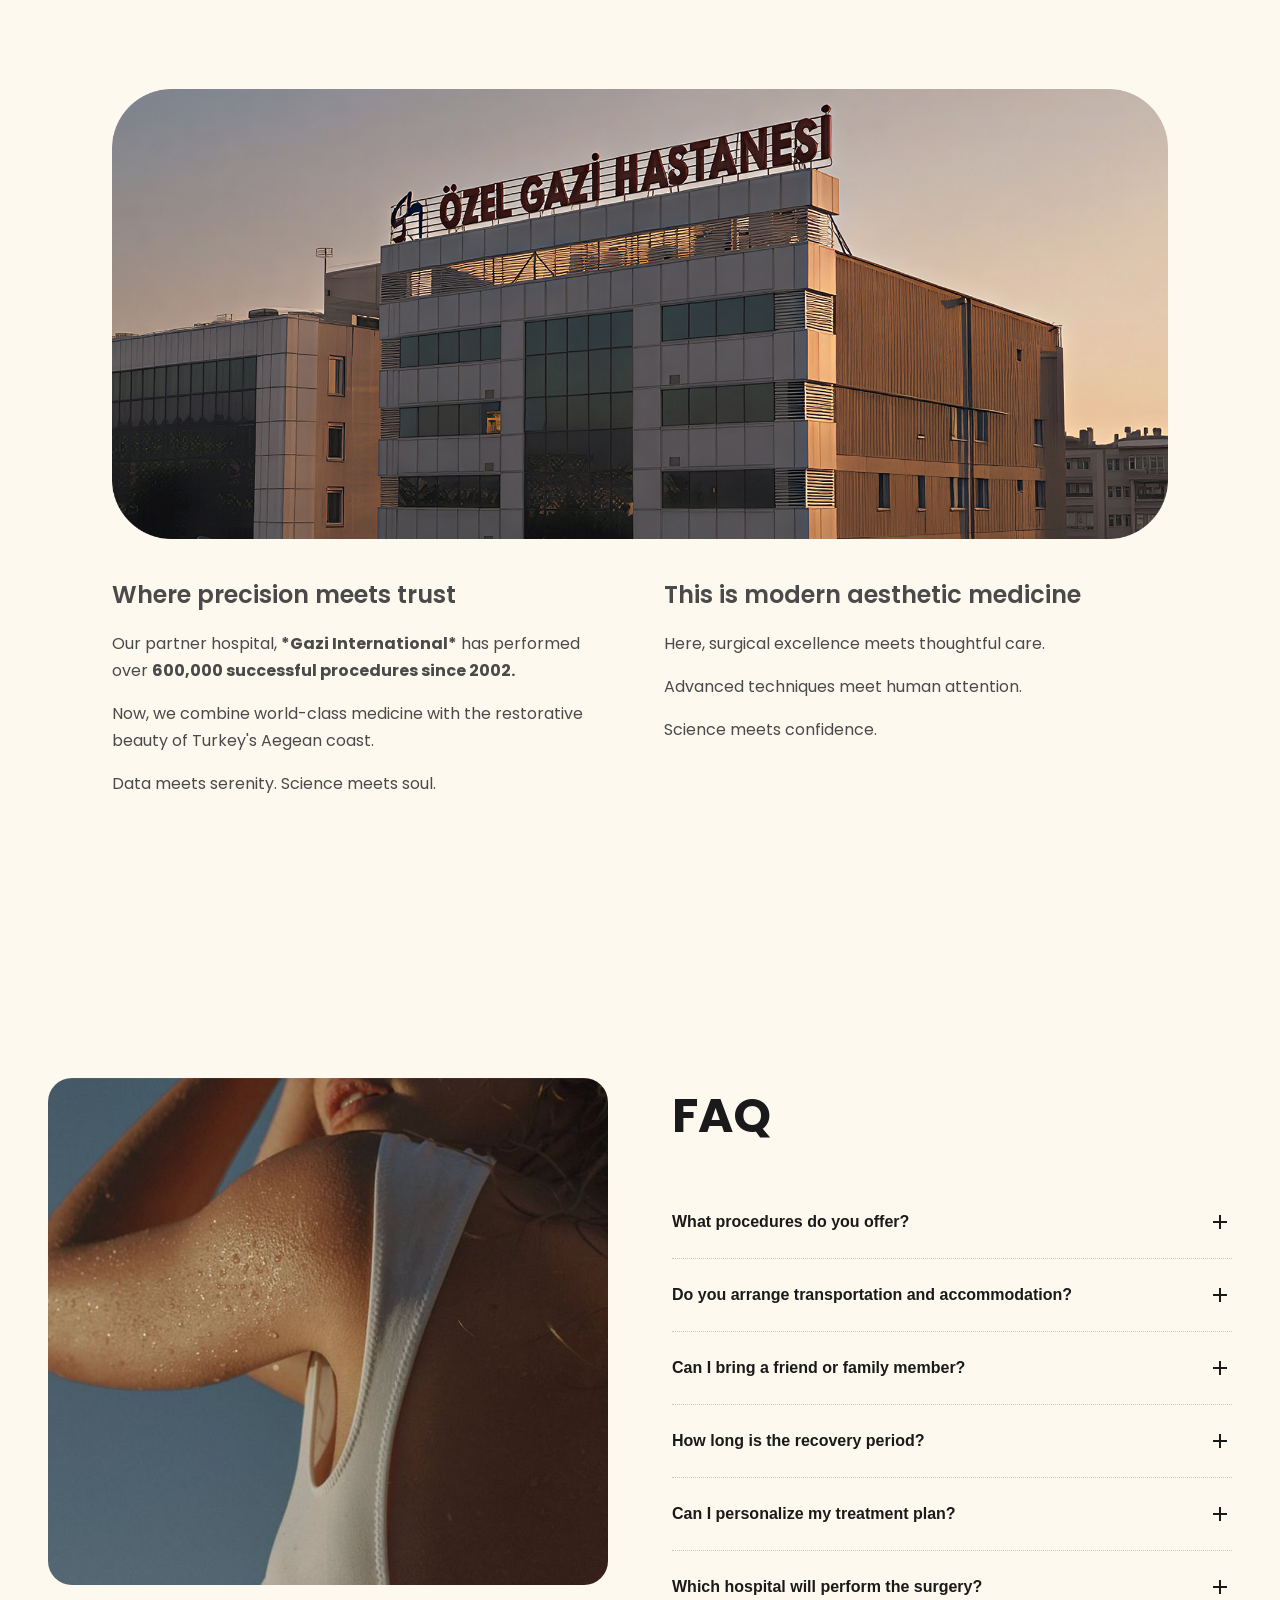
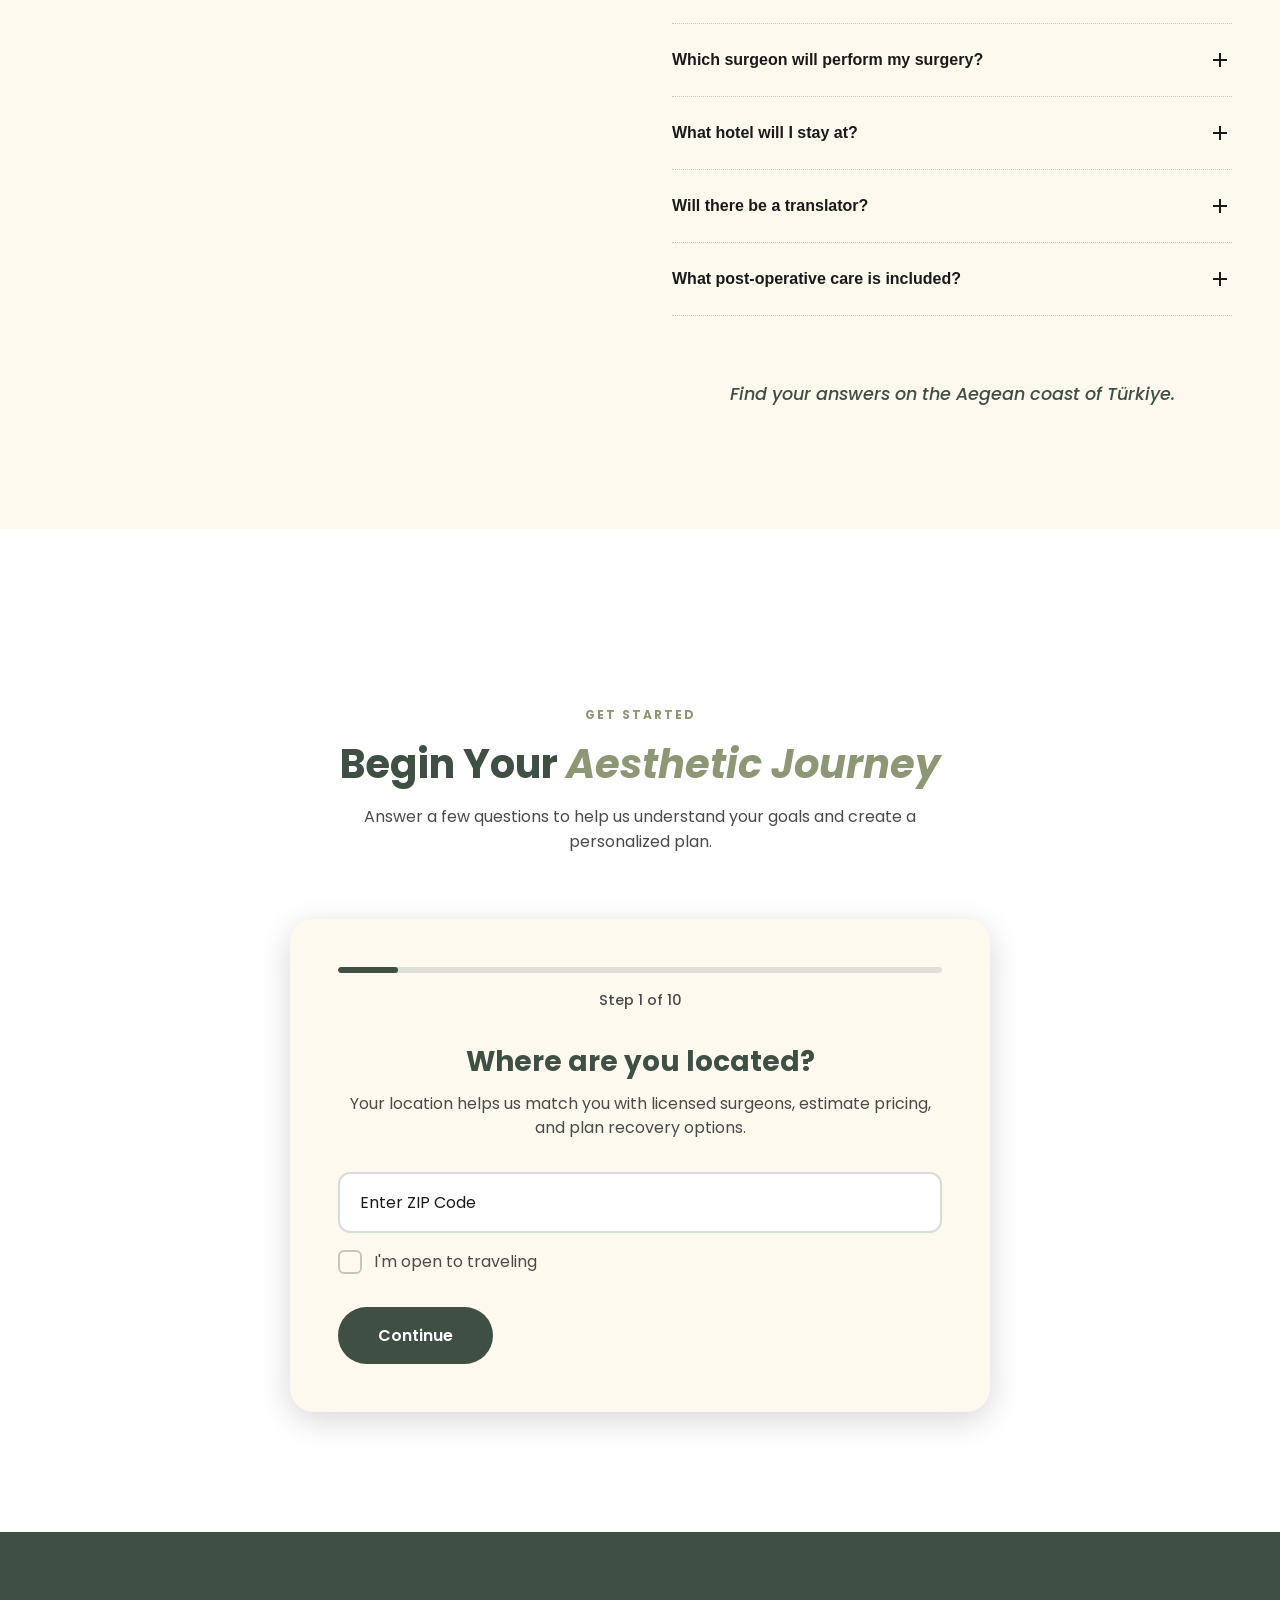
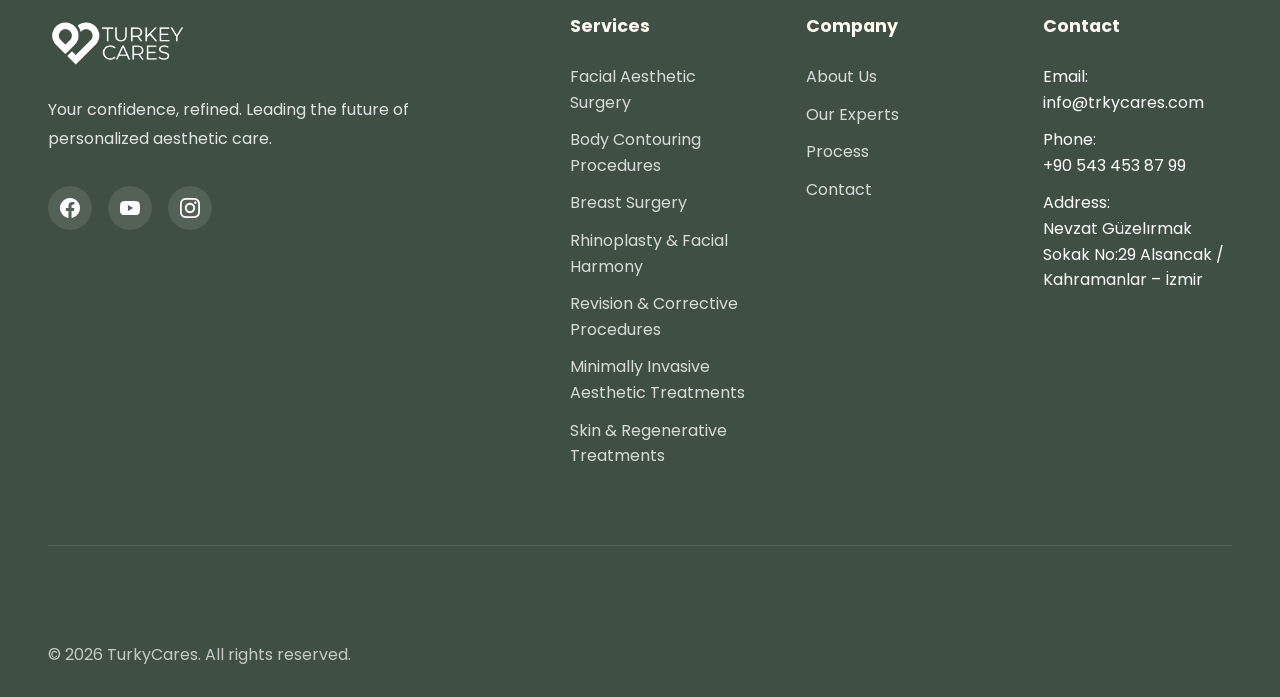
==== commit 8f1f767d: "apply 1st changes7" ====
--- a/index.html
+++ b/index.html
@@ -202,10 +202,6 @@
                         <div class="checkup-card">
                             <img src="assets/images/toxin.png" alt="Toxin Analysis">
                         </div>
-
-                        <div class="checkup-card">
-                            <img src="assets/images/women.png" alt="Women's Wellness">
-                        </div>
                     </div>
                 </div>
 
@@ -236,7 +232,7 @@
                         </div>
                     </div>
                     <div class="expert-info">
-                        <h4>MD. Esra</h4>
+                        <h4>MD. Esra Duran</h4>
                         
                         <span class="expert-specialty">Anesthesiology and Reanimation Specialist</span>
                     </div>
@@ -250,7 +246,7 @@
                         </div>
                     </div>
                     <div class="expert-info">
-                        <h4>Dr. Nazmi</h4>
+                        <h4>Dr. Nazmi Yoğurtçu </h4>
                         
                         <span class="expert-specialty">Plastic, Reconstructive, and Aesthetic Surgeon</span>
                     </div>
@@ -264,7 +260,7 @@
                         </div>
                     </div>
                     <div class="expert-info">
-                        <h4>Dr. Mustafa</h4>
+                        <h4>Dr. Mustafa Öksüz</h4>
                         
                         <span class="expert-specialty">Plastic Surgeon</span>
                     </div>
--- a/styles.css
+++ b/styles.css
@@ -2798,8 +2798,8 @@
         height: auto;
         aspect-ratio: 3 / 4;
         padding: 0 1.5rem;
-        padding-top: 1.5rem;
-        margin-top: 100px;
+        padding-top: 0;
+        margin-top: 0;
         align-items: flex-start;
         justify-content: flex-start;
     }
@@ -2812,7 +2812,7 @@
     .hero-content {
         padding: 0 1rem;
         gap: 0.75rem;
-        margin-top: 1rem;
+        margin-top: 130px;
     }
 
     .hero-content > h1 {
